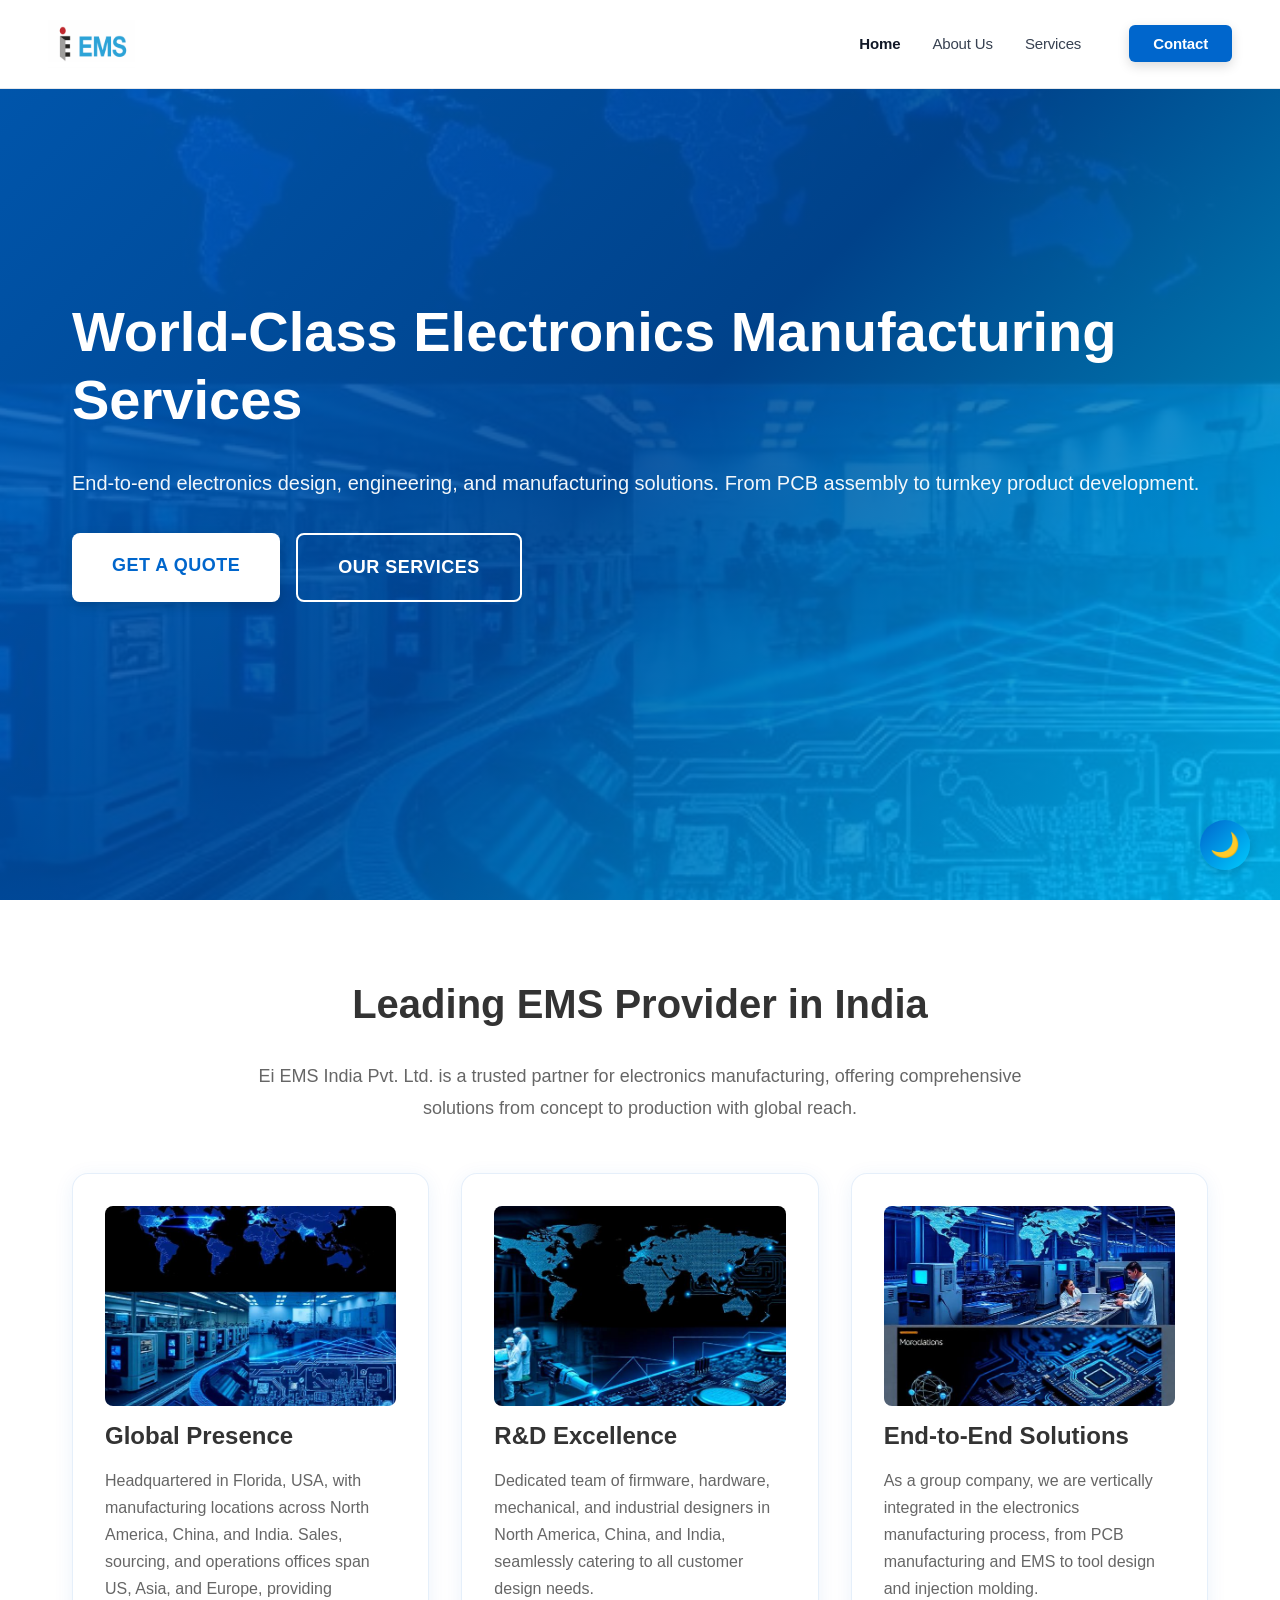
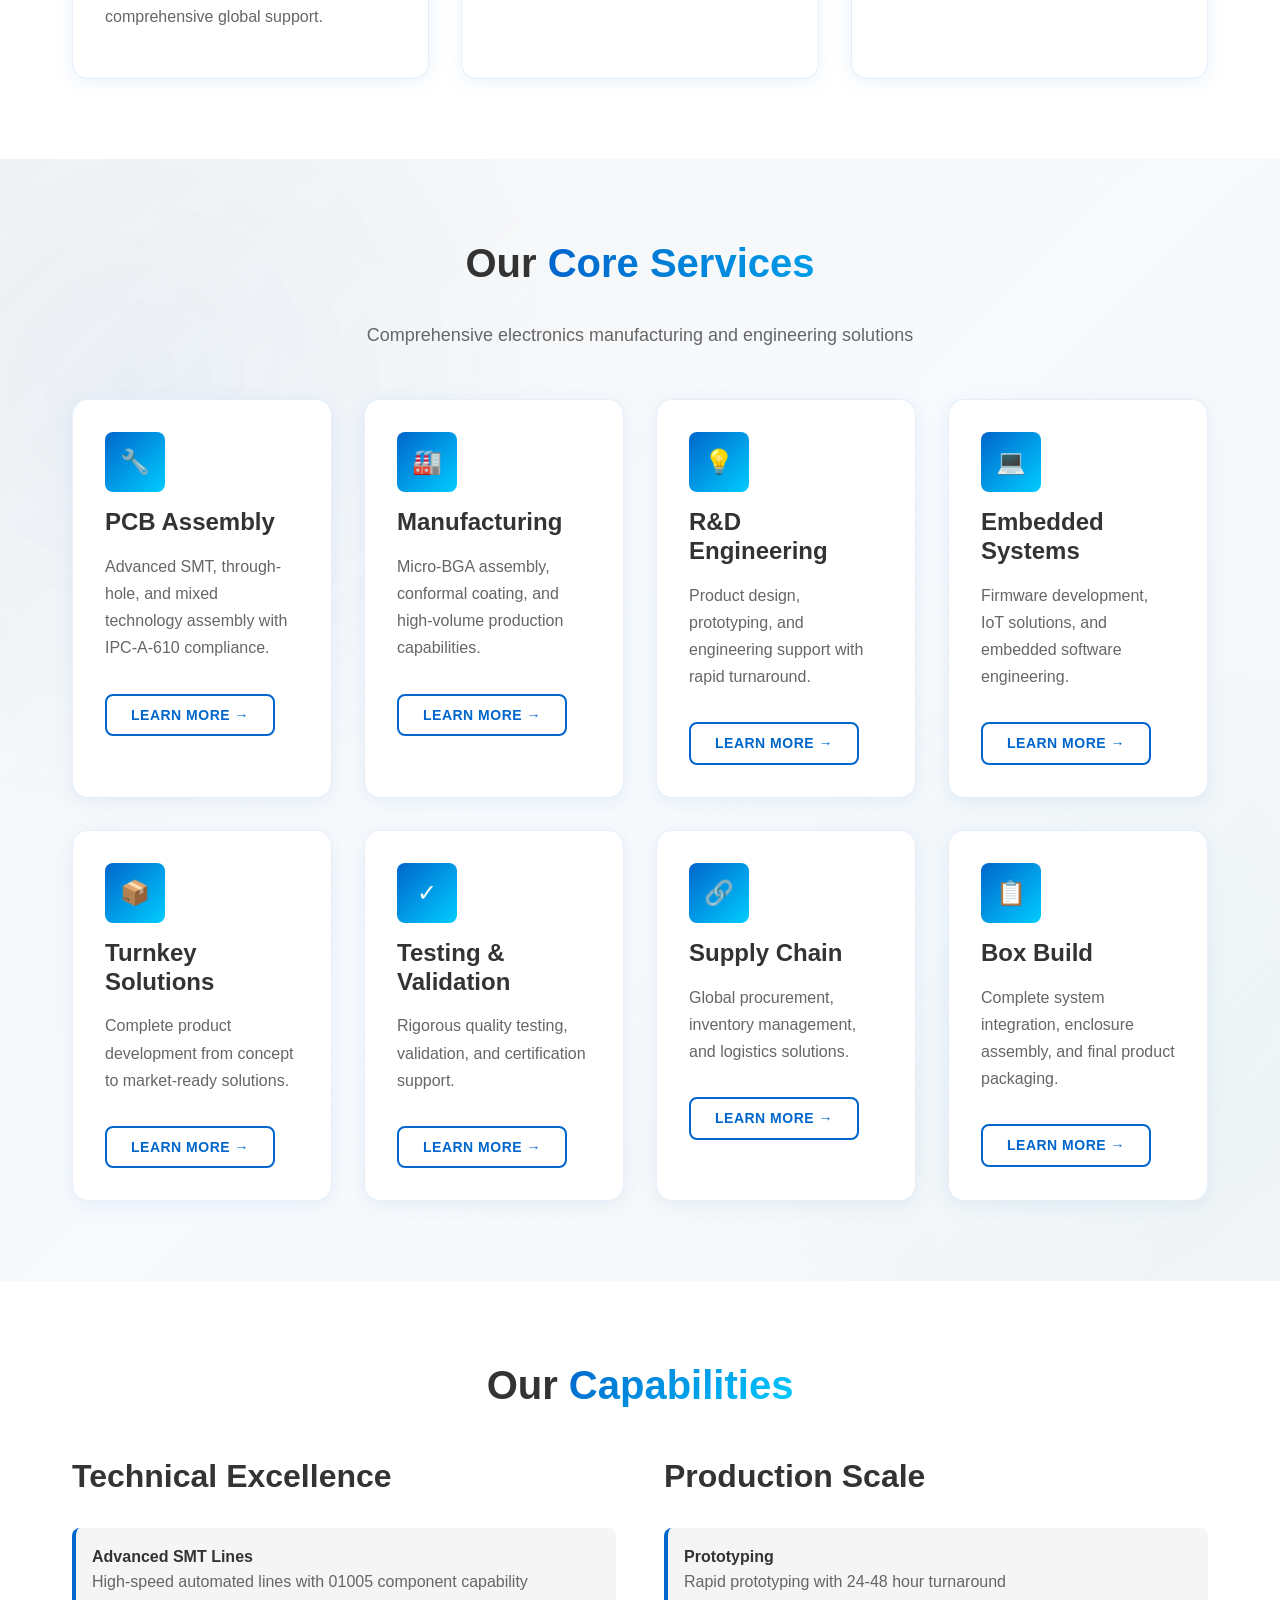
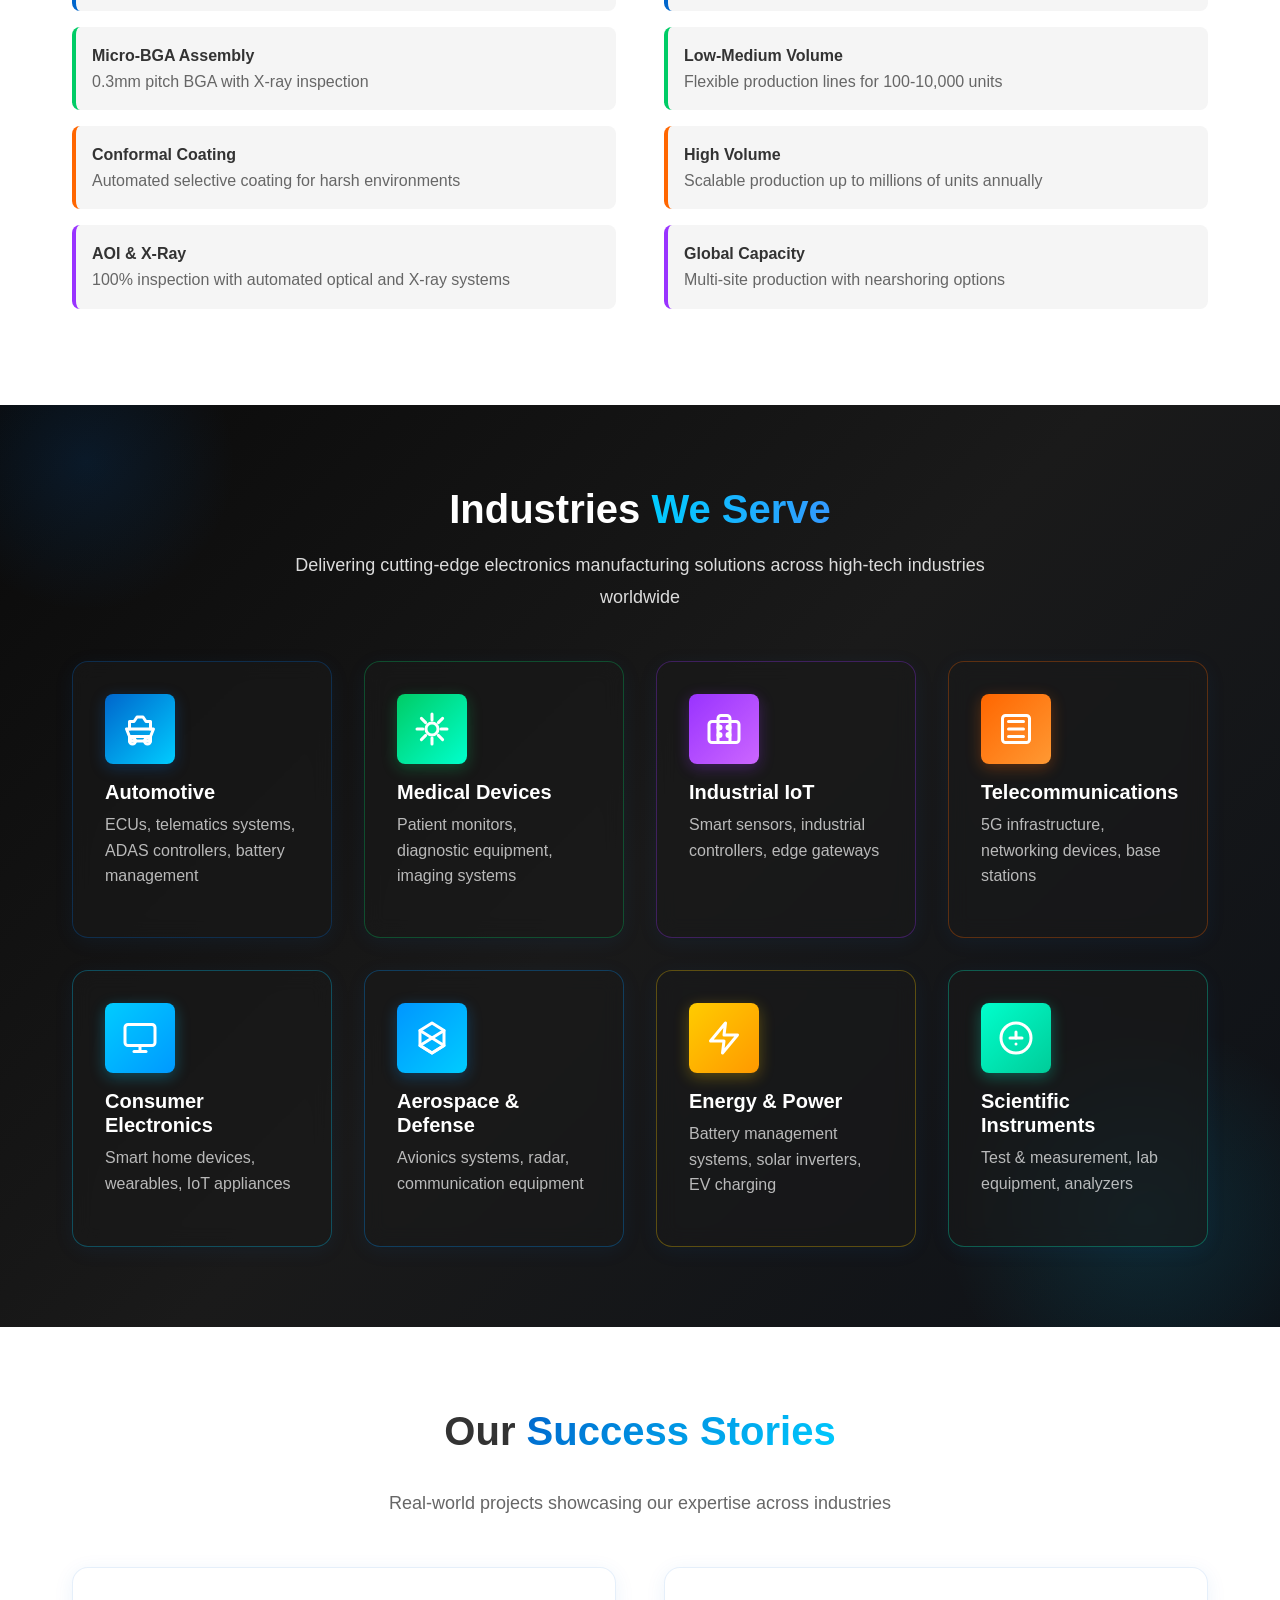
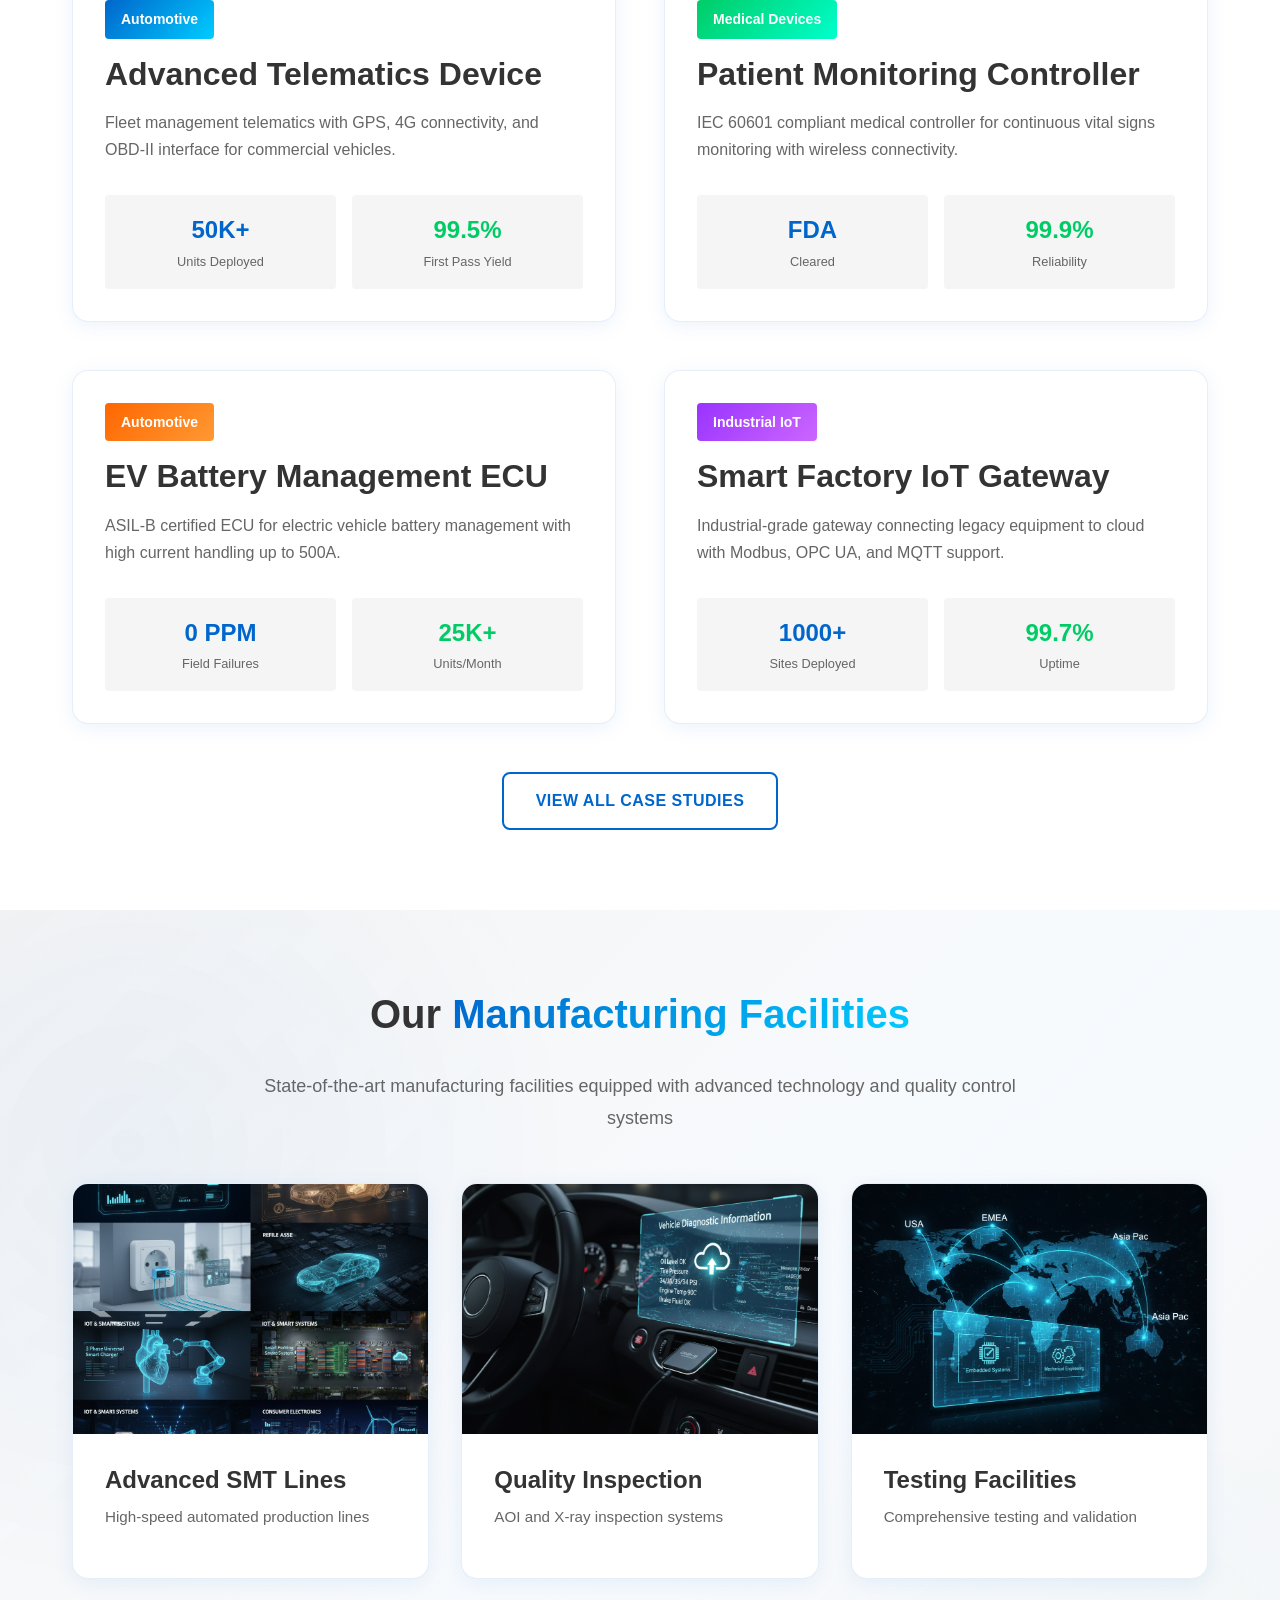
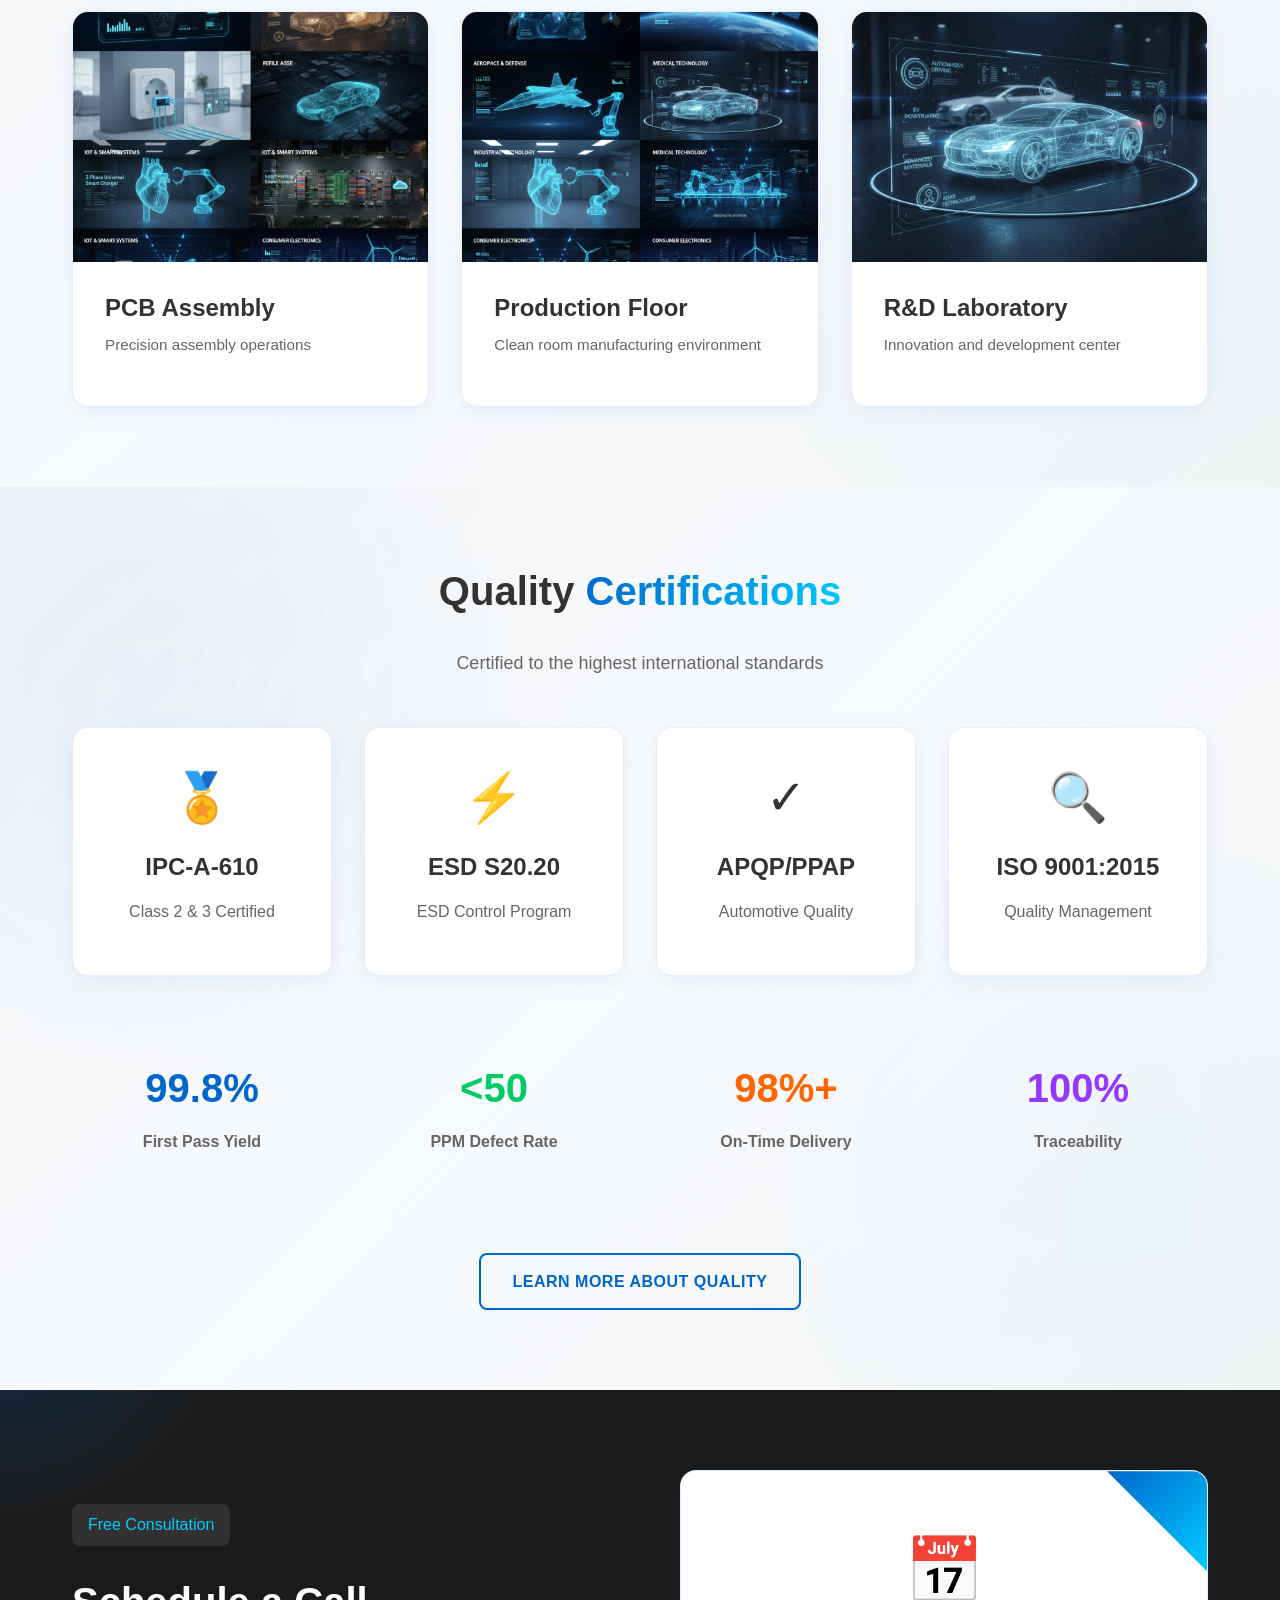
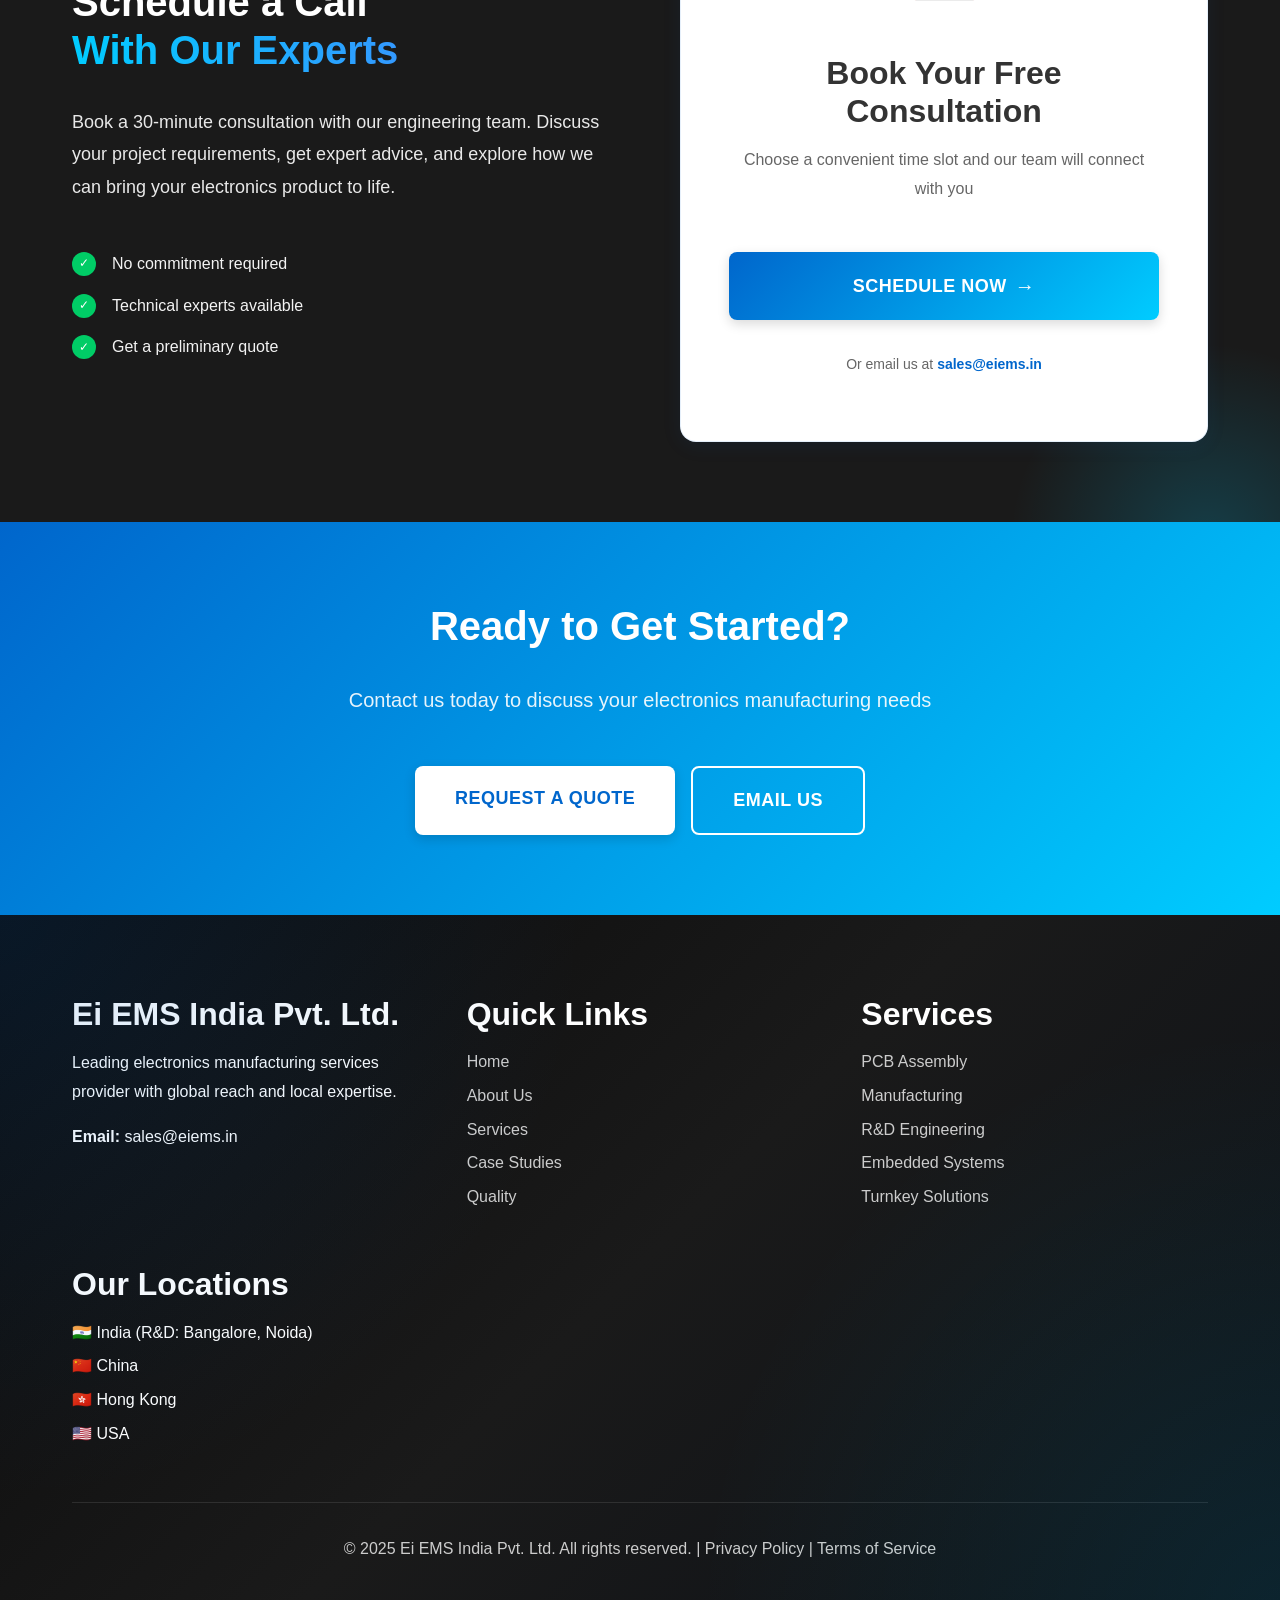
==== index.html @ 4aac4542 "code" ====
<!DOCTYPE html>
<html lang="en">
<head>
    <!-- Meta Tags -->
    <meta charset="UTF-8">
    <meta name="viewport" content="width=device-width, initial-scale=1.0">
    <meta name="description" content="Ei EMS India Pvt. Ltd. - End-to-end electronics design, engineering, and manufacturing company offering PCB assembly, SMT, R&D, and embedded systems solutions.">
    <meta name="keywords" content="Electronics Manufacturing, EMS, PCB Assembly, SMT, Embedded Systems, R&D, Ei EMS, India">
    <meta name="author" content="Ei EMS India Pvt. Ltd.">

    <!-- Page Title -->
    <title>Ei EMS India Pvt. Ltd. | Electronics Manufacturing Services</title>

    <!-- Stylesheets -->
    <link rel="stylesheet" href="assets/css/style.css">

    <!-- Favicon & Icons -->
    <link rel="icon" type="image/png" sizes="32x32" href="assets/images/favicon-32.png">
    <link rel="icon" type="image/png" sizes="16x16" href="assets/images/favicon-16.png">
    <link rel="apple-touch-icon" sizes="180x180" href="assets/images/apple-touch-icon.png">

    <!-- Open Graph Meta Tags for Social Sharing -->
    <meta property="og:title" content="Ei EMS India Pvt. Ltd. | Electronics Manufacturing Services">
    <meta property="og:description" content="End-to-end electronics design, engineering, and manufacturing company offering PCB assembly, SMT, R&D, and embedded systems solutions.">
    <meta property="og:image" content="assets/images/icon-512.png">
    <meta property="og:url" content="https://eiems.in">
    <meta property="og:type" content="website">
    <meta property="og:site_name" content="Ei EMS India">

    <!-- Twitter Card Meta Tags -->
    <meta name="twitter:card" content="summary_large_image">
    <meta name="twitter:title" content="Ei EMS India Pvt. Ltd. | Electronics Manufacturing Services">
    <meta name="twitter:description" content="End-to-end electronics design, engineering, and manufacturing company offering PCB assembly, SMT, R&D, and embedded systems solutions.">
    <meta name="twitter:image" content="assets/images/icon-512.png">
</head>
<body>

    <!-- ========================================
         NAVIGATION
         ======================================== -->
    <nav class="navbar" id="navbar">
        <div class="navbar-container">
            <!-- Logo -->
            <a href="index.html" class="logo">
                <img src="assets/images/Logo.jpeg" alt="iEMS India">
            </a>

            <!-- Mobile Menu Toggle -->
            <div class="mobile-menu-toggle" id="mobileMenuToggle">
                <span></span>
                <span></span>
                <span></span>
            </div>

            <!-- Navigation Menu -->
            <ul class="nav-menu" id="navMenu">
                <li><a href="index.html" class="nav-link active">Home</a></li>
                <li><a href="about.html" class="nav-link">About Us</a></li>
                <li><a href="services.html" class="nav-link">Services</a></li>
                <li><a href="contact.html" class="nav-link btn-primary">Contact</a></li>
            </ul>
        </div>
    </nav>


    <!-- ========================================
         HERO SECTION
         ======================================== -->
    <section class="hero" style="position: relative; overflow: hidden;">
        <!-- Image Slideshow Background -->
        <div class="hero-slideshow">
            <div class="slide" style="background-image: url('assets/images/image1.jpeg');"></div>
            <div class="slide" style="background-image: url('assets/images/image2.jpeg');"></div>
            <div class="slide" style="background-image: url('assets/images/image3.jpeg');"></div>
            <div class="slide" style="background-image: url('assets/images/image12.png');"></div>
            <div class="slide" style="background-image: url('assets/images/image13.png');"></div>
            <div class="slide" style="background-image: url('assets/images/image14.png');"></div>
            <div class="slide" style="background-image: url('assets/images/image15.png');"></div>
            <div class="slide" style="background-image: url('assets/images/image16.png');"></div>
            <div class="slide" style="background-image: url('assets/images/image17.png');"></div>
            <div class="slide" style="background-image: url('assets/images/image18.png');"></div>
        </div>
        <!-- Overlay for better text readability -->
        <div class="hero-overlay"></div>

        <div class="container" style="position: relative; z-index: 2;">
            <div class="hero-content">
                <h1>World-Class Electronics Manufacturing Services</h1>
                <p>End-to-end electronics design, engineering, and manufacturing solutions. From PCB assembly to turnkey product development.</p>
                <div class="hero-buttons">
                    <a href="contact.html" class="btn btn-white btn-large">Get a Quote</a>
                    <a href="services.html" class="btn btn-outline btn-large" style="border-color: var(--white); color: var(--white);">Our Services</a>
                </div>
            </div>
        </div>
    </section>


    <!-- ========================================
         COMPANY INTRODUCTION
         ======================================== -->
    <section>
        <div class="container">
            <div class="text-center mb-lg">
                <h2>Leading EMS Provider in India</h2>
                <p style="font-size: 1.125rem; color: var(--text-secondary); max-width: 800px; margin: 0 auto;">
                    Ei EMS India Pvt. Ltd. is a trusted partner for electronics manufacturing, offering comprehensive solutions from concept to production with global reach.
                </p>
            </div>

            <div class="grid grid-3">
                <!-- Global Presence -->
                <div class="card scroll-reveal">
                    <img src="assets/images/image1.jpeg" alt="Global Manufacturing Presence" style="width: 100%; height: 200px; object-fit: cover; border-radius: var(--radius-md); margin-bottom: var(--spacing-sm);">
                    <h3 class="card-title">Global Presence</h3>
                    <p class="card-text">Headquartered in Florida, USA, with manufacturing locations across North America, China, and India. Sales, sourcing, and operations offices span US, Asia, and Europe, providing comprehensive global support.</p>
                </div>

                <!-- R&D Excellence -->
                <div class="card scroll-reveal">
                    <img src="assets/images/image2.jpeg" alt="R&D Excellence" style="width: 100%; height: 200px; object-fit: cover; border-radius: var(--radius-md); margin-bottom: var(--spacing-sm);">
                    <h3 class="card-title">R&D Excellence</h3>
                    <p class="card-text">Dedicated team of firmware, hardware, mechanical, and industrial designers in North America, China, and India, seamlessly catering to all customer design needs.</p>
                </div>

                <!-- End-to-End Solutions -->
                <div class="card scroll-reveal">
                    <img src="assets/images/image3.jpeg" alt="End-to-End Solutions" style="width: 100%; height: 200px; object-fit: cover; border-radius: var(--radius-md); margin-bottom: var(--spacing-sm);">
                    <h3 class="card-title">End-to-End Solutions</h3>
                    <p class="card-text">As a group company, we are vertically integrated in the electronics manufacturing process, from PCB manufacturing and EMS to tool design and injection molding.</p>
                </div>
            </div>
        </div>
    </section>


    <!-- ========================================
         SERVICES OVERVIEW
         ======================================== -->
    <section class="section-light">
        <div class="container">
            <div class="text-center mb-lg scroll-reveal">
                <h2>Our <span class="text-gradient text-shimmer">Core Services</span></h2>
                <p style="font-size: 1.125rem; color: var(--text-secondary);">
                    Comprehensive electronics manufacturing and engineering solutions
                </p>
            </div>

            <div class="grid grid-4">
                <!-- PCB Assembly -->
                <div class="card scroll-reveal card-tilt">
                    <div class="card-icon">🔧</div>
                    <h4 class="card-title">PCB Assembly</h4>
                    <p class="card-text">Advanced SMT, through-hole, and mixed technology assembly with IPC-A-610 compliance.</p>
                    <a href="services.html#pcb" class="btn btn-outline" style="margin-top: 1rem; padding: 0.5rem 1.5rem; font-size: 0.875rem;">Learn More →</a>
                </div>

                <!-- Manufacturing -->
                <div class="card scroll-reveal card-tilt">
                    <div class="card-icon">🏭</div>
                    <h4 class="card-title">Manufacturing</h4>
                    <p class="card-text">Micro-BGA assembly, conformal coating, and high-volume production capabilities.</p>
                    <a href="services.html#manufacturing" class="btn btn-outline" style="margin-top: 1rem; padding: 0.5rem 1.5rem; font-size: 0.875rem;">Learn More →</a>
                </div>

                <!-- R&D Engineering -->
                <div class="card scroll-reveal card-tilt">
                    <div class="card-icon">💡</div>
                    <h4 class="card-title">R&D Engineering</h4>
                    <p class="card-text">Product design, prototyping, and engineering support with rapid turnaround.</p>
                    <a href="services.html#rnd" class="btn btn-outline" style="margin-top: 1rem; padding: 0.5rem 1.5rem; font-size: 0.875rem;">Learn More →</a>
                </div>

                <!-- Embedded Systems -->
                <div class="card scroll-reveal card-tilt">
                    <div class="card-icon">💻</div>
                    <h4 class="card-title">Embedded Systems</h4>
                    <p class="card-text">Firmware development, IoT solutions, and embedded software engineering.</p>
                    <a href="services.html#embedded" class="btn btn-outline" style="margin-top: 1rem; padding: 0.5rem 1.5rem; font-size: 0.875rem;">Learn More →</a>
                </div>

                <!-- Turnkey Solutions -->
                <div class="card scroll-reveal card-tilt">
                    <div class="card-icon">📦</div>
                    <h4 class="card-title">Turnkey Solutions</h4>
                    <p class="card-text">Complete product development from concept to market-ready solutions.</p>
                    <a href="services.html#turnkey" class="btn btn-outline" style="margin-top: 1rem; padding: 0.5rem 1.5rem; font-size: 0.875rem;">Learn More →</a>
                </div>

                <!-- Testing & Validation -->
                <div class="card scroll-reveal card-tilt">
                    <div class="card-icon">✓</div>
                    <h4 class="card-title">Testing & Validation</h4>
                    <p class="card-text">Rigorous quality testing, validation, and certification support.</p>
                    <a href="services.html#testing" class="btn btn-outline" style="margin-top: 1rem; padding: 0.5rem 1.5rem; font-size: 0.875rem;">Learn More →</a>
                </div>

                <!-- Supply Chain -->
                <div class="card scroll-reveal card-tilt">
                    <div class="card-icon">🔗</div>
                    <h4 class="card-title">Supply Chain</h4>
                    <p class="card-text">Global procurement, inventory management, and logistics solutions.</p>
                    <a href="services.html#supply-chain" class="btn btn-outline" style="margin-top: 1rem; padding: 0.5rem 1.5rem; font-size: 0.875rem;">Learn More →</a>
                </div>

                <!-- Box Build -->
                <div class="card scroll-reveal card-tilt">
                    <div class="card-icon">📋</div>
                    <h4 class="card-title">Box Build</h4>
                    <p class="card-text">Complete system integration, enclosure assembly, and final product packaging.</p>
                    <a href="services.html#box-build" class="btn btn-outline" style="margin-top: 1rem; padding: 0.5rem 1.5rem; font-size: 0.875rem;">Learn More →</a>
                </div>
            </div>
        </div>
    </section>


    <!-- ========================================
         CAPABILITIES
         ======================================== -->
    <section>
        <div class="container">
            <div class="text-center mb-lg">
                <h2>Our <span class="text-gradient">Capabilities</span></h2>
            </div>

            <div class="grid grid-2" style="gap: var(--spacing-lg);">
                <!-- Technical Capabilities -->
                <div>
                    <h3 class="mb-md">Technical Excellence</h3>
                    <ul style="list-style: none; padding: 0;">
                        <li style="padding: 1rem; background: var(--bg-secondary); margin-bottom: 1rem; border-radius: var(--radius-md); border-left: 4px solid var(--primary-blue);">
                            <strong>Advanced SMT Lines</strong><br>
                            <span style="color: var(--text-secondary);">High-speed automated lines with 01005 component capability</span>
                        </li>
                        <li style="padding: 1rem; background: var(--bg-secondary); margin-bottom: 1rem; border-radius: var(--radius-md); border-left: 4px solid var(--accent-green);">
                            <strong>Micro-BGA Assembly</strong><br>
                            <span style="color: var(--text-secondary);">0.3mm pitch BGA with X-ray inspection</span>
                        </li>
                        <li style="padding: 1rem; background: var(--bg-secondary); margin-bottom: 1rem; border-radius: var(--radius-md); border-left: 4px solid var(--accent-orange);">
                            <strong>Conformal Coating</strong><br>
                            <span style="color: var(--text-secondary);">Automated selective coating for harsh environments</span>
                        </li>
                        <li style="padding: 1rem; background: var(--bg-secondary); margin-bottom: 1rem; border-radius: var(--radius-md); border-left: 4px solid var(--accent-purple);">
                            <strong>AOI & X-Ray</strong><br>
                            <span style="color: var(--text-secondary);">100% inspection with automated optical and X-ray systems</span>
                        </li>
                    </ul>
                </div>

                <!-- Production Capabilities -->
                <div>
                    <h3 class="mb-md">Production Scale</h3>
                    <ul style="list-style: none; padding: 0;">
                        <li style="padding: 1rem; background: var(--bg-secondary); margin-bottom: 1rem; border-radius: var(--radius-md); border-left: 4px solid var(--primary-blue);">
                            <strong>Prototyping</strong><br>
                            <span style="color: var(--text-secondary);">Rapid prototyping with 24-48 hour turnaround</span>
                        </li>
                        <li style="padding: 1rem; background: var(--bg-secondary); margin-bottom: 1rem; border-radius: var(--radius-md); border-left: 4px solid var(--accent-green);">
                            <strong>Low-Medium Volume</strong><br>
                            <span style="color: var(--text-secondary);">Flexible production lines for 100-10,000 units</span>
                        </li>
                        <li style="padding: 1rem; background: var(--bg-secondary); margin-bottom: 1rem; border-radius: var(--radius-md); border-left: 4px solid var(--accent-orange);">
                            <strong>High Volume</strong><br>
                            <span style="color: var(--text-secondary);">Scalable production up to millions of units annually</span>
                        </li>
                        <li style="padding: 1rem; background: var(--bg-secondary); margin-bottom: 1rem; border-radius: var(--radius-md); border-left: 4px solid var(--accent-purple);">
                            <strong>Global Capacity</strong><br>
                            <span style="color: var(--text-secondary);">Multi-site production with nearshoring options</span>
                        </li>
                    </ul>
                </div>
            </div>
        </div>
    </section>


    <!-- ========================================
         INDUSTRIES SERVED
         ======================================== -->
    <section style="background: linear-gradient(135deg, #0a0a0a 0%, #1a1a1a 50%, #0d1117 100%); position: relative; overflow: hidden; padding: var(--spacing-xl) 0;">
        <!-- Animated background effects -->
        <div style="position: absolute; top: -10%; left: -5%; width: 300px; height: 300px; background: radial-gradient(circle, rgba(0, 102, 204, 0.15) 0%, transparent 70%); border-radius: 50%; animation: float 8s ease-in-out infinite;"></div>
        <div style="position: absolute; bottom: -10%; right: -5%; width: 400px; height: 400px; background: radial-gradient(circle, rgba(0, 204, 255, 0.12) 0%, transparent 70%); border-radius: 50%; animation: float 10s ease-in-out infinite reverse;"></div>

        <div class="container" style="position: relative; z-index: 2;">
            <div class="text-center mb-lg">
                <h2 style="color: var(--white); margin-bottom: var(--spacing-sm);">Industries <span style="background: linear-gradient(90deg, var(--accent-cyan), var(--primary-light)); -webkit-background-clip: text; -webkit-text-fill-color: transparent; background-clip: text;">We Serve</span></h2>
                <p style="font-size: 1.125rem; color: rgba(255,255,255,0.85); max-width: 700px; margin: 0 auto;">
                    Delivering cutting-edge electronics manufacturing solutions across high-tech industries worldwide
                </p>
            </div>

            <div class="grid grid-4">
                <!-- Automotive -->
                <div class="card scroll-reveal" style="background: rgba(26, 26, 26, 0.6); backdrop-filter: blur(10px); border: 1px solid rgba(0, 102, 204, 0.3); transition: all 0.3s ease;">
                    <div style="width: 70px; height: 70px; background: linear-gradient(135deg, #0066cc 0%, #00ccff 100%); border-radius: var(--radius-md); display: flex; align-items: center; justify-content: center; margin-bottom: var(--spacing-sm); box-shadow: 0 4px 15px rgba(0, 102, 204, 0.3);">
                        <svg width="36" height="36" viewBox="0 0 24 24" fill="none" stroke="white" stroke-width="2" stroke-linecap="round" stroke-linejoin="round">
                            <path d="M5 17h14v3H5z"/>
                            <path d="M5 17l-2-5h18l-2 5"/>
                            <circle cx="7" cy="20" r="2"/>
                            <circle cx="17" cy="20" r="2"/>
                            <path d="M5 12V7h3l2-3h4l2 3h3v5"/>
                        </svg>
                    </div>
                    <h4 style="color: var(--white); margin-bottom: 0.5rem; font-size: 1.25rem;">Automotive</h4>
                    <p style="color: rgba(255,255,255,0.7); line-height: 1.6;">ECUs, telematics systems, ADAS controllers, battery management</p>
                </div>

                <!-- Medical Devices -->
                <div class="card scroll-reveal" style="background: rgba(26, 26, 26, 0.6); backdrop-filter: blur(10px); border: 1px solid rgba(0, 204, 102, 0.3); transition: all 0.3s ease;">
                    <div style="width: 70px; height: 70px; background: linear-gradient(135deg, #00cc66 0%, #00ffcc 100%); border-radius: var(--radius-md); display: flex; align-items: center; justify-content: center; margin-bottom: var(--spacing-sm); box-shadow: 0 4px 15px rgba(0, 204, 102, 0.3);">
                        <svg width="36" height="36" viewBox="0 0 24 24" fill="none" stroke="white" stroke-width="2" stroke-linecap="round" stroke-linejoin="round">
                            <path d="M12 2v4M12 18v4M4.93 4.93l2.83 2.83M16.24 16.24l2.83 2.83M2 12h4M18 12h4M4.93 19.07l2.83-2.83M16.24 7.76l2.83-2.83"/>
                            <circle cx="12" cy="12" r="4"/>
                        </svg>
                    </div>
                    <h4 style="color: var(--white); margin-bottom: 0.5rem; font-size: 1.25rem;">Medical Devices</h4>
                    <p style="color: rgba(255,255,255,0.7); line-height: 1.6;">Patient monitors, diagnostic equipment, imaging systems</p>
                </div>

                <!-- Industrial IoT -->
                <div class="card scroll-reveal" style="background: rgba(26, 26, 26, 0.6); backdrop-filter: blur(10px); border: 1px solid rgba(153, 51, 255, 0.3); transition: all 0.3s ease;">
                    <div style="width: 70px; height: 70px; background: linear-gradient(135deg, #9933ff 0%, #cc66ff 100%); border-radius: var(--radius-md); display: flex; align-items: center; justify-content: center; margin-bottom: var(--spacing-sm); box-shadow: 0 4px 15px rgba(153, 51, 255, 0.3);">
                        <svg width="36" height="36" viewBox="0 0 24 24" fill="none" stroke="white" stroke-width="2" stroke-linecap="round" stroke-linejoin="round">
                            <rect x="2" y="7" width="20" height="14" rx="2" ry="2"/>
                            <path d="M16 21V5a2 2 0 0 0-2-2h-4a2 2 0 0 0-2 2v16"/>
                            <circle cx="9" cy="11" r="1"/>
                            <circle cx="15" cy="11" r="1"/>
                            <circle cx="9" cy="16" r="1"/>
                            <circle cx="15" cy="16" r="1"/>
                        </svg>
                    </div>
                    <h4 style="color: var(--white); margin-bottom: 0.5rem; font-size: 1.25rem;">Industrial IoT</h4>
                    <p style="color: rgba(255,255,255,0.7); line-height: 1.6;">Smart sensors, industrial controllers, edge gateways</p>
                </div>

                <!-- Telecom -->
                <div class="card scroll-reveal" style="background: rgba(26, 26, 26, 0.6); backdrop-filter: blur(10px); border: 1px solid rgba(255, 102, 0, 0.3); transition: all 0.3s ease;">
                    <div style="width: 70px; height: 70px; background: linear-gradient(135deg, #ff6600 0%, #ff9933 100%); border-radius: var(--radius-md); display: flex; align-items: center; justify-content: center; margin-bottom: var(--spacing-sm); box-shadow: 0 4px 15px rgba(255, 102, 0, 0.3);">
                        <svg width="36" height="36" viewBox="0 0 24 24" fill="none" stroke="white" stroke-width="2" stroke-linecap="round" stroke-linejoin="round">
                            <path d="M5 3h14a2 2 0 0 1 2 2v14a2 2 0 0 1-2 2H5a2 2 0 0 1-2-2V5a2 2 0 0 1 2-2z"/>
                            <path d="M7 7h10M7 12h10M7 17h10"/>
                        </svg>
                    </div>
                    <h4 style="color: var(--white); margin-bottom: 0.5rem; font-size: 1.25rem;">Telecommunications</h4>
                    <p style="color: rgba(255,255,255,0.7); line-height: 1.6;">5G infrastructure, networking devices, base stations</p>
                </div>

                <!-- Consumer Electronics -->
                <div class="card scroll-reveal" style="background: rgba(26, 26, 26, 0.6); backdrop-filter: blur(10px); border: 1px solid rgba(0, 204, 255, 0.3); transition: all 0.3s ease;">
                    <div style="width: 70px; height: 70px; background: linear-gradient(135deg, #00ccff 0%, #0099ff 100%); border-radius: var(--radius-md); display: flex; align-items: center; justify-content: center; margin-bottom: var(--spacing-sm); box-shadow: 0 4px 15px rgba(0, 204, 255, 0.3);">
                        <svg width="36" height="36" viewBox="0 0 24 24" fill="none" stroke="white" stroke-width="2" stroke-linecap="round" stroke-linejoin="round">
                            <rect x="2" y="3" width="20" height="14" rx="2" ry="2"/>
                            <line x1="8" y1="21" x2="16" y2="21"/>
                            <line x1="12" y1="17" x2="12" y2="21"/>
                        </svg>
                    </div>
                    <h4 style="color: var(--white); margin-bottom: 0.5rem; font-size: 1.25rem;">Consumer Electronics</h4>
                    <p style="color: rgba(255,255,255,0.7); line-height: 1.6;">Smart home devices, wearables, IoT appliances</p>
                </div>

                <!-- Aerospace & Defense -->
                <div class="card scroll-reveal" style="background: rgba(26, 26, 26, 0.6); backdrop-filter: blur(10px); border: 1px solid rgba(0, 150, 255, 0.3); transition: all 0.3s ease;">
                    <div style="width: 70px; height: 70px; background: linear-gradient(135deg, #0096ff 0%, #00ccff 100%); border-radius: var(--radius-md); display: flex; align-items: center; justify-content: center; margin-bottom: var(--spacing-sm); box-shadow: 0 4px 15px rgba(0, 150, 255, 0.3);">
                        <svg width="36" height="36" viewBox="0 0 24 24" fill="none" stroke="white" stroke-width="2" stroke-linecap="round" stroke-linejoin="round">
                            <path d="M12 2l8 5-8 5-8-5 8-5z"/>
                            <path d="M12 12l8 5-8 5-8-5 8-5z"/>
                            <path d="M4 7v10l8 5 8-5V7"/>
                        </svg>
                    </div>
                    <h4 style="color: var(--white); margin-bottom: 0.5rem; font-size: 1.25rem;">Aerospace & Defense</h4>
                    <p style="color: rgba(255,255,255,0.7); line-height: 1.6;">Avionics systems, radar, communication equipment</p>
                </div>

                <!-- Energy & Power -->
                <div class="card scroll-reveal" style="background: rgba(26, 26, 26, 0.6); backdrop-filter: blur(10px); border: 1px solid rgba(255, 204, 0, 0.3); transition: all 0.3s ease;">
                    <div style="width: 70px; height: 70px; background: linear-gradient(135deg, #ffcc00 0%, #ff9900 100%); border-radius: var(--radius-md); display: flex; align-items: center; justify-content: center; margin-bottom: var(--spacing-sm); box-shadow: 0 4px 15px rgba(255, 204, 0, 0.3);">
                        <svg width="36" height="36" viewBox="0 0 24 24" fill="none" stroke="white" stroke-width="2" stroke-linecap="round" stroke-linejoin="round">
                            <path d="M13 2L3 14h9l-1 8 10-12h-9l1-8z"/>
                        </svg>
                    </div>
                    <h4 style="color: var(--white); margin-bottom: 0.5rem; font-size: 1.25rem;">Energy & Power</h4>
                    <p style="color: rgba(255,255,255,0.7); line-height: 1.6;">Battery management systems, solar inverters, EV charging</p>
                </div>

                <!-- Scientific Instruments -->
                <div class="card scroll-reveal" style="background: rgba(26, 26, 26, 0.6); backdrop-filter: blur(10px); border: 1px solid rgba(0, 255, 204, 0.3); transition: all 0.3s ease;">
                    <div style="width: 70px; height: 70px; background: linear-gradient(135deg, #00ffcc 0%, #00cc99 100%); border-radius: var(--radius-md); display: flex; align-items: center; justify-content: center; margin-bottom: var(--spacing-sm); box-shadow: 0 4px 15px rgba(0, 255, 204, 0.3);">
                        <svg width="36" height="36" viewBox="0 0 24 24" fill="none" stroke="white" stroke-width="2" stroke-linecap="round" stroke-linejoin="round">
                            <circle cx="12" cy="12" r="10"/>
                            <line x1="12" y1="8" x2="12" y2="12"/>
                            <line x1="12" y1="16" x2="12.01" y2="16"/>
                            <path d="M8 12h8"/>
                        </svg>
                    </div>
                    <h4 style="color: var(--white); margin-bottom: 0.5rem; font-size: 1.25rem;">Scientific Instruments</h4>
                    <p style="color: rgba(255,255,255,0.7); line-height: 1.6;">Test & measurement, lab equipment, analyzers</p>
                </div>
            </div>
        </div>
    </section>


    <!-- ========================================
         CASE STUDIES
         ======================================== -->
    <section>
        <div class="container">
            <div class="text-center mb-lg">
                <h2>Our <span class="text-gradient">Success Stories</span></h2>
                <p style="font-size: 1.125rem; color: var(--text-secondary);">
                    Real-world projects showcasing our expertise across industries
                </p>
            </div>

            <div class="grid grid-2" style="gap: var(--spacing-lg);">
                <!-- Telematics Case Study -->
                <div class="card scroll-reveal">
                    <div style="display: inline-block; background: var(--gradient-primary); color: var(--white); padding: 0.5rem 1rem; border-radius: var(--radius-sm); margin-bottom: var(--spacing-sm); font-size: 0.875rem; font-weight: 600;">
                        Automotive
                    </div>
                    <h3 style="margin-bottom: var(--spacing-sm);">Advanced Telematics Device</h3>
                    <p class="card-text" style="margin-bottom: var(--spacing-md);">
                        Fleet management telematics with GPS, 4G connectivity, and OBD-II interface for commercial vehicles.
                    </p>
                    <div class="grid grid-2" style="gap: var(--spacing-sm);">
                        <div style="text-align: center; padding: var(--spacing-sm); background: var(--bg-secondary); border-radius: var(--radius-sm);">
                            <div style="font-size: 1.5rem; font-weight: 700; color: var(--primary-blue);">50K+</div>
                            <p style="font-size: 0.8rem; color: var(--text-secondary); margin: 0;">Units Deployed</p>
                        </div>
                        <div style="text-align: center; padding: var(--spacing-sm); background: var(--bg-secondary); border-radius: var(--radius-sm);">
                            <div style="font-size: 1.5rem; font-weight: 700; color: var(--accent-green);">99.5%</div>
                            <p style="font-size: 0.8rem; color: var(--text-secondary); margin: 0;">First Pass Yield</p>
                        </div>
                    </div>
                </div>

                <!-- Medical Device Case Study -->
                <div class="card scroll-reveal">
                    <div style="display: inline-block; background: linear-gradient(135deg, #00cc66 0%, #00ffcc 100%); color: var(--white); padding: 0.5rem 1rem; border-radius: var(--radius-sm); margin-bottom: var(--spacing-sm); font-size: 0.875rem; font-weight: 600;">
                        Medical Devices
                    </div>
                    <h3 style="margin-bottom: var(--spacing-sm);">Patient Monitoring Controller</h3>
                    <p class="card-text" style="margin-bottom: var(--spacing-md);">
                        IEC 60601 compliant medical controller for continuous vital signs monitoring with wireless connectivity.
                    </p>
                    <div class="grid grid-2" style="gap: var(--spacing-sm);">
                        <div style="text-align: center; padding: var(--spacing-sm); background: var(--bg-secondary); border-radius: var(--radius-sm);">
                            <div style="font-size: 1.5rem; font-weight: 700; color: var(--primary-blue);">FDA</div>
                            <p style="font-size: 0.8rem; color: var(--text-secondary); margin: 0;">Cleared</p>
                        </div>
                        <div style="text-align: center; padding: var(--spacing-sm); background: var(--bg-secondary); border-radius: var(--radius-sm);">
                            <div style="font-size: 1.5rem; font-weight: 700; color: var(--accent-green);">99.9%</div>
                            <p style="font-size: 0.8rem; color: var(--text-secondary); margin: 0;">Reliability</p>
                        </div>
                    </div>
                </div>

                <!-- Automotive ECU Case Study -->
                <div class="card scroll-reveal">
                    <div style="display: inline-block; background: var(--gradient-accent); color: var(--white); padding: 0.5rem 1rem; border-radius: var(--radius-sm); margin-bottom: var(--spacing-sm); font-size: 0.875rem; font-weight: 600;">
                        Automotive
                    </div>
                    <h3 style="margin-bottom: var(--spacing-sm);">EV Battery Management ECU</h3>
                    <p class="card-text" style="margin-bottom: var(--spacing-md);">
                        ASIL-B certified ECU for electric vehicle battery management with high current handling up to 500A.
                    </p>
                    <div class="grid grid-2" style="gap: var(--spacing-sm);">
                        <div style="text-align: center; padding: var(--spacing-sm); background: var(--bg-secondary); border-radius: var(--radius-sm);">
                            <div style="font-size: 1.5rem; font-weight: 700; color: var(--primary-blue);">0 PPM</div>
                            <p style="font-size: 0.8rem; color: var(--text-secondary); margin: 0;">Field Failures</p>
                        </div>
                        <div style="text-align: center; padding: var(--spacing-sm); background: var(--bg-secondary); border-radius: var(--radius-sm);">
                            <div style="font-size: 1.5rem; font-weight: 700; color: var(--accent-green);">25K+</div>
                            <p style="font-size: 0.8rem; color: var(--text-secondary); margin: 0;">Units/Month</p>
                        </div>
                    </div>
                </div>

                <!-- Industrial IoT Case Study -->
                <div class="card scroll-reveal">
                    <div style="display: inline-block; background: linear-gradient(135deg, #9933ff 0%, #cc66ff 100%); color: var(--white); padding: 0.5rem 1rem; border-radius: var(--radius-sm); margin-bottom: var(--spacing-sm); font-size: 0.875rem; font-weight: 600;">
                        Industrial IoT
                    </div>
                    <h3 style="margin-bottom: var(--spacing-sm);">Smart Factory IoT Gateway</h3>
                    <p class="card-text" style="margin-bottom: var(--spacing-md);">
                        Industrial-grade gateway connecting legacy equipment to cloud with Modbus, OPC UA, and MQTT support.
                    </p>
                    <div class="grid grid-2" style="gap: var(--spacing-sm);">
                        <div style="text-align: center; padding: var(--spacing-sm); background: var(--bg-secondary); border-radius: var(--radius-sm);">
                            <div style="font-size: 1.5rem; font-weight: 700; color: var(--primary-blue);">1000+</div>
                            <p style="font-size: 0.8rem; color: var(--text-secondary); margin: 0;">Sites Deployed</p>
                        </div>
                        <div style="text-align: center; padding: var(--spacing-sm); background: var(--bg-secondary); border-radius: var(--radius-sm);">
                            <div style="font-size: 1.5rem; font-weight: 700; color: var(--accent-green);">99.7%</div>
                            <p style="font-size: 0.8rem; color: var(--text-secondary); margin: 0;">Uptime</p>
                        </div>
                    </div>
                </div>
            </div>

            <div class="text-center mt-lg">
                <a href="case-studies.html" class="btn btn-outline">View All Case Studies</a>
            </div>
        </div>
    </section>


    <!-- ========================================
         FACILITY & MANUFACTURING GALLERY
         ======================================== -->
    <section class="section-light">
        <div class="container">
            <div class="text-center mb-lg">
                <h2>Our <span class="text-gradient">Manufacturing Facilities</span></h2>
                <p style="font-size: 1.125rem; color: var(--text-secondary); max-width: 800px; margin: 0 auto;">
                    State-of-the-art manufacturing facilities equipped with advanced technology and quality control systems
                </p>
            </div>

            <div class="grid grid-3" style="gap: var(--spacing-md);">
                <div class="card scroll-reveal" style="padding: 0; overflow: hidden;">
                    <img src="assets/images/image12.png" alt="Manufacturing Facility" style="width: 100%; height: 250px; object-fit: cover;">
                    <div style="padding: var(--spacing-md);">
                        <h4 style="margin-bottom: 0.5rem;">Advanced SMT Lines</h4>
                        <p style="color: var(--text-secondary); font-size: 0.95rem;">High-speed automated production lines</p>
                    </div>
                </div>

                <div class="card scroll-reveal" style="padding: 0; overflow: hidden;">
                    <img src="assets/images/image13.png" alt="Quality Control" style="width: 100%; height: 250px; object-fit: cover;">
                    <div style="padding: var(--spacing-md);">
                        <h4 style="margin-bottom: 0.5rem;">Quality Inspection</h4>
                        <p style="color: var(--text-secondary); font-size: 0.95rem;">AOI and X-ray inspection systems</p>
                    </div>
                </div>

                <div class="card scroll-reveal" style="padding: 0; overflow: hidden;">
                    <img src="assets/images/image14.png" alt="Testing Lab" style="width: 100%; height: 250px; object-fit: cover;">
                    <div style="padding: var(--spacing-md);">
                        <h4 style="margin-bottom: 0.5rem;">Testing Facilities</h4>
                        <p style="color: var(--text-secondary); font-size: 0.95rem;">Comprehensive testing and validation</p>
                    </div>
                </div>

                <div class="card scroll-reveal" style="padding: 0; overflow: hidden;">
                    <img src="assets/images/image15.png" alt="Assembly Line" style="width: 100%; height: 250px; object-fit: cover;">
                    <div style="padding: var(--spacing-md);">
                        <h4 style="margin-bottom: 0.5rem;">PCB Assembly</h4>
                        <p style="color: var(--text-secondary); font-size: 0.95rem;">Precision assembly operations</p>
                    </div>
                </div>

                <div class="card scroll-reveal" style="padding: 0; overflow: hidden;">
                    <img src="assets/images/image16.png" alt="Production Floor" style="width: 100%; height: 250px; object-fit: cover;">
                    <div style="padding: var(--spacing-md);">
                        <h4 style="margin-bottom: 0.5rem;">Production Floor</h4>
                        <p style="color: var(--text-secondary); font-size: 0.95rem;">Clean room manufacturing environment</p>
                    </div>
                </div>

                <div class="card scroll-reveal" style="padding: 0; overflow: hidden;">
                    <img src="assets/images/image17.png" alt="R&D Center" style="width: 100%; height: 250px; object-fit: cover;">
                    <div style="padding: var(--spacing-md);">
                        <h4 style="margin-bottom: 0.5rem;">R&D Laboratory</h4>
                        <p style="color: var(--text-secondary); font-size: 0.95rem;">Innovation and development center</p>
                    </div>
                </div>
            </div>
        </div>
    </section>


    <!-- ========================================
         QUALITY & CERTIFICATIONS
         ======================================== -->
    <section class="section-light">
        <div class="container">
            <div class="text-center mb-lg">
                <h2>Quality <span class="text-gradient">Certifications</span></h2>
                <p style="font-size: 1.125rem; color: var(--text-secondary);">
                    Certified to the highest international standards
                </p>
            </div>

            <div class="grid grid-4">
                <div class="card scroll-reveal text-center">
                    <div style="font-size: 3rem; margin-bottom: 1rem;">🏅</div>
                    <h4>IPC-A-610</h4>
                    <p style="color: var(--text-secondary);">Class 2 & 3 Certified</p>
                </div>
                <div class="card scroll-reveal text-center">
                    <div style="font-size: 3rem; margin-bottom: 1rem;">⚡</div>
                    <h4>ESD S20.20</h4>
                    <p style="color: var(--text-secondary);">ESD Control Program</p>
                </div>
                <div class="card scroll-reveal text-center">
                    <div style="font-size: 3rem; margin-bottom: 1rem;">✓</div>
                    <h4>APQP/PPAP</h4>
                    <p style="color: var(--text-secondary);">Automotive Quality</p>
                </div>
                <div class="card scroll-reveal text-center">
                    <div style="font-size: 3rem; margin-bottom: 1rem;">🔍</div>
                    <h4>ISO 9001:2015</h4>
                    <p style="color: var(--text-secondary);">Quality Management</p>
                </div>
            </div>

            <!-- Quality Metrics -->
            <div class="grid grid-4" style="margin-top: var(--spacing-lg);">
                <div class="text-center" style="padding: var(--spacing-md);">
                    <div style="font-size: 2.5rem; font-weight: 700; color: var(--primary-blue); margin-bottom: 0.5rem;">99.8%</div>
                    <p style="color: var(--text-secondary); font-weight: 600;">First Pass Yield</p>
                </div>
                <div class="text-center" style="padding: var(--spacing-md);">
                    <div style="font-size: 2.5rem; font-weight: 700; color: var(--accent-green); margin-bottom: 0.5rem;">&lt;50</div>
                    <p style="color: var(--text-secondary); font-weight: 600;">PPM Defect Rate</p>
                </div>
                <div class="text-center" style="padding: var(--spacing-md);">
                    <div style="font-size: 2.5rem; font-weight: 700; color: var(--accent-orange); margin-bottom: 0.5rem;">98%+</div>
                    <p style="color: var(--text-secondary); font-weight: 600;">On-Time Delivery</p>
                </div>
                <div class="text-center" style="padding: var(--spacing-md);">
                    <div style="font-size: 2.5rem; font-weight: 700; color: var(--accent-purple); margin-bottom: 0.5rem;">100%</div>
                    <p style="color: var(--text-secondary); font-weight: 600;">Traceability</p>
                </div>
            </div>

            <div class="text-center mt-lg">
                <a href="quality.html" class="btn btn-outline">Learn More About Quality</a>
            </div>
        </div>
    </section>


    <!-- ========================================
         SCHEDULE A CALL SECTION
         ======================================== -->
    <section class="section-dark" style="position: relative; overflow: hidden;">
        <!-- Animated background elements -->
        <div style="position: absolute; top: -50%; left: -20%; width: 500px; height: 500px; background: radial-gradient(circle, rgba(0, 102, 204, 0.3) 0%, transparent 70%); border-radius: 50%; animation: float 6s ease-in-out infinite;"></div>
        <div style="position: absolute; bottom: -30%; right: -10%; width: 400px; height: 400px; background: radial-gradient(circle, rgba(0, 204, 255, 0.2) 0%, transparent 70%); border-radius: 50%; animation: float 8s ease-in-out infinite reverse;"></div>

        <div class="container" style="position: relative; z-index: 1;">
            <div class="grid grid-2" style="gap: var(--spacing-xl); align-items: center;">
                <!-- Left Content -->
                <div>
                    <div style="display: inline-block; background: rgba(255,255,255,0.1); padding: 0.5rem 1rem; border-radius: var(--radius-md); margin-bottom: var(--spacing-md);">
                        <span style="color: var(--accent-cyan);">Free Consultation</span>
                    </div>
                    <h2 style="color: var(--white); font-size: 2.5rem; margin-bottom: var(--spacing-md);">
                        Schedule a Call <br>
                        <span style="background: linear-gradient(90deg, var(--accent-cyan), var(--primary-light)); -webkit-background-clip: text; -webkit-text-fill-color: transparent; background-clip: text;">With Our Experts</span>
                    </h2>
                    <p style="font-size: 1.125rem; opacity: 0.9; margin-bottom: var(--spacing-lg); line-height: 1.8;">
                        Book a 30-minute consultation with our engineering team. Discuss your project requirements, get expert advice, and explore how we can bring your electronics product to life.
                    </p>

                    <div style="display: flex; flex-direction: column; gap: var(--spacing-sm); margin-bottom: var(--spacing-lg);">
                        <div style="display: flex; align-items: center; gap: var(--spacing-sm);">
                            <span style="width: 24px; height: 24px; background: var(--accent-green); border-radius: 50%; display: flex; align-items: center; justify-content: center; font-size: 0.75rem;">✓</span>
                            <span style="opacity: 0.95;">No commitment required</span>
                        </div>
                        <div style="display: flex; align-items: center; gap: var(--spacing-sm);">
                            <span style="width: 24px; height: 24px; background: var(--accent-green); border-radius: 50%; display: flex; align-items: center; justify-content: center; font-size: 0.75rem;">✓</span>
                            <span style="opacity: 0.95;">Technical experts available</span>
                        </div>
                        <div style="display: flex; align-items: center; gap: var(--spacing-sm);">
                            <span style="width: 24px; height: 24px; background: var(--accent-green); border-radius: 50%; display: flex; align-items: center; justify-content: center; font-size: 0.75rem;">✓</span>
                            <span style="opacity: 0.95;">Get a preliminary quote</span>
                        </div>
                    </div>
                </div>

                <!-- Right Content - CTA Card -->
                <div>
                    <div class="card" style="background: var(--white); padding: var(--spacing-lg); text-align: center; position: relative; overflow: hidden;">
                        <!-- Decorative corner -->
                        <div style="position: absolute; top: 0; right: 0; width: 100px; height: 100px; background: linear-gradient(135deg, var(--primary-blue) 0%, var(--accent-cyan) 100%); clip-path: polygon(100% 0, 0 0, 100% 100%);"></div>

                        <div style="font-size: 4rem; margin-bottom: var(--spacing-md);">📅</div>
                        <h3 style="color: var(--text-primary); margin-bottom: var(--spacing-sm);">Book Your Free Consultation</h3>
                        <p style="color: var(--text-secondary); margin-bottom: var(--spacing-lg);">
                            Choose a convenient time slot and our team will connect with you
                        </p>

                        <a href="https://calendly.com/gaurav-maarula24/30min" target="_blank" class="btn btn-primary btn-large" style="width: 100%; margin-bottom: var(--spacing-md); display: flex; align-items: center; justify-content: center; gap: 0.5rem;">
                            <span>Schedule Now</span>
                            <span style="font-size: 1.25rem;">→</span>
                        </a>

                        <p style="font-size: 0.875rem; color: var(--text-secondary);">
                            Or email us at <a href="mailto:sales@eiems.in" style="color: var(--primary-blue); font-weight: 600;">sales@eiems.in</a>
                        </p>
                    </div>
                </div>
            </div>
        </div>
    </section>


    <!-- ========================================
         CTA SECTION
         ======================================== -->
    <section style="background: linear-gradient(135deg, var(--primary-blue) 0%, var(--accent-cyan) 100%);">
        <div class="container text-center">
            <h2 style="color: var(--white); margin-bottom: var(--spacing-md);">Ready to Get Started?</h2>
            <p style="font-size: 1.25rem; margin-bottom: var(--spacing-lg); opacity: 0.9; color: var(--white);">
                Contact us today to discuss your electronics manufacturing needs
            </p>
            <div style="display: flex; gap: var(--spacing-sm); justify-content: center; flex-wrap: wrap;">
                <a href="contact.html" class="btn btn-white btn-large">Request a Quote</a>
                <a href="mailto:sales@eiems.in" class="btn btn-outline btn-large" style="border-color: var(--white); color: var(--white);">Email Us</a>
            </div>
        </div>
    </section>


    <!-- ========================================
         FOOTER
         ======================================== -->
    <footer class="footer">
        <div class="container">
            <div class="footer-content">
                <!-- Company Info -->
                <div class="footer-section">
                    <h3>Ei EMS India Pvt. Ltd.</h3>
                    <p>Leading electronics manufacturing services provider with global reach and local expertise.</p>
                    <p style="margin-top: var(--spacing-sm);">
                        <strong>Email:</strong> sales@eiems.in
                    </p>
                </div>

                <!-- Quick Links -->
                <div class="footer-section">
                    <h3>Quick Links</h3>
                    <ul>
                        <li><a href="index.html">Home</a></li>
                        <li><a href="about.html">About Us</a></li>
                        <li><a href="services.html">Services</a></li>
                        <li><a href="case-studies.html">Case Studies</a></li>
                        <li><a href="quality.html">Quality</a></li>
                    </ul>
                </div>

                <!-- Services -->
                <div class="footer-section">
                    <h3>Services</h3>
                    <ul>
                        <li><a href="services.html#pcb">PCB Assembly</a></li>
                        <li><a href="services.html#manufacturing">Manufacturing</a></li>
                        <li><a href="services.html#rnd">R&D Engineering</a></li>
                        <li><a href="services.html#embedded">Embedded Systems</a></li>
                        <li><a href="services.html#turnkey">Turnkey Solutions</a></li>
                    </ul>
                </div>

                <!-- Locations -->
                <div class="footer-section">
                    <h3>Our Locations</h3>
                    <ul>
                        <li>🇮🇳 India (R&D: Bangalore, Noida)</li>
                        <li>🇨🇳 China</li>
                        <li>🇭🇰 Hong Kong</li>
                        <li>🇺🇸 USA</li>
                    </ul>
                </div>
            </div>

            <div class="footer-bottom">
                <p>&copy; 2025 Ei EMS India Pvt. Ltd. All rights reserved. | <a href="#">Privacy Policy</a> | <a href="#">Terms of Service</a></p>
            </div>
        </div>
    </footer>

    <!-- Theme Toggle Button -->
    <button class="theme-toggle" id="themeToggle" aria-label="Toggle dark mode">🌙</button>

    <!-- JavaScript -->
    <script src="assets/js/main.js"></script>

</body>
</html>
---- assets/css/style.css ----
/**
 * Ei EMS India Pvt. Ltd. - Main Stylesheet
 * Professional Electronics Manufacturing Services Website
 * Modern, Colorful, High-Tech Design
 *
 * Color Scheme:
 * Primary Blue: #0066cc
 * Secondary Blue: #004999
 * Accent Orange: #ff6600
 * Tech Green: #00cc66
 * Dark Gray: #1a1a1a
 * Light Gray: #f5f5f5
 */

/* ========================================
   1. CSS VARIABLES & ROOT SETTINGS
   ======================================== */

:root {
    /* Primary Colors */
    --primary-blue: #0066cc;
    --primary-dark: #004999;
    --primary-light: #3399ff;

    /* Accent Colors */
    --accent-orange: #ff6600;
    --accent-green: #00cc66;
    --accent-purple: #9933ff;
    --accent-cyan: #00ccff;

    /* Neutral Colors - Light Theme */
    --dark-bg: #1a1a1a;
    --gray-dark: #333333;
    --gray-medium: #666666;
    --gray-light: #cccccc;
    --white: #ffffff;
    --light-bg: #f5f5f5;

    /* Dynamic Theme Colors */
    --bg-primary: #ffffff;
    --bg-secondary: #f5f5f5;
    --text-primary: #333333;
    --text-secondary: #666666;
    --border-color: #cccccc;
    --card-bg: #ffffff;
    --navbar-bg: rgba(255, 255, 255, 0.98);

    /* Gradients */
    --gradient-primary: linear-gradient(135deg, #0066cc 0%, #00ccff 100%);
    --gradient-accent: linear-gradient(135deg, #ff6600 0%, #ff9933 100%);
    --gradient-dark: linear-gradient(135deg, #1a1a1a 0%, #333333 100%);

    /* Typography */
    --font-primary: 'Segoe UI', 'Roboto', 'Arial', sans-serif;
    --font-heading: 'Helvetica Neue', 'Arial', sans-serif;

    /* Spacing */
    --spacing-xs: 0.5rem;
    --spacing-sm: 1rem;
    --spacing-md: 2rem;
    --spacing-lg: 3rem;
    --spacing-xl: 5rem;

    /* Border Radius */
    --radius-sm: 4px;
    --radius-md: 8px;
    --radius-lg: 16px;

    /* Shadows */
    --shadow-sm: 0 2px 4px rgba(0,0,0,0.1);
    --shadow-md: 0 4px 12px rgba(0,0,0,0.15);
    --shadow-lg: 0 8px 24px rgba(0,0,0,0.2);

    /* Transitions */
    --transition-fast: 0.2s ease;
    --transition-normal: 0.3s ease;
    --transition-slow: 0.5s ease;
}

/* Dark Theme Variables */
[data-theme="dark"] {
    --bg-primary: #0a0a0a;
    --bg-secondary: #1a1a1a;
    --text-primary: #e0e0e0;
    --text-secondary: #a0a0a0;
    --border-color: #333333;
    --card-bg: #1a1a1a;
    --navbar-bg: rgba(26, 26, 26, 0.98);

    --light-bg: #1a1a1a;
    --shadow-sm: 0 2px 4px rgba(0,0,0,0.3);
    --shadow-md: 0 4px 12px rgba(0,0,0,0.4);
    --shadow-lg: 0 8px 24px rgba(0,0,0,0.5);
}


/* ========================================
   2. RESET & BASE STYLES
   ======================================== */

* {
    margin: 0;
    padding: 0;
    box-sizing: border-box;
}

html {
    scroll-behavior: smooth;
    font-size: 16px;
}

body {
    font-family: var(--font-primary);
    line-height: 1.6;
    color: var(--text-primary);
    background: var(--bg-primary);
    overflow-x: hidden;
    transition: background 0.5s ease, color 0.3s ease;
    position: relative;
}

/* Stunning Animated Background */
body::before {
    content: '';
    position: fixed;
    top: 0;
    left: 0;
    width: 100%;
    height: 100%;
    background:
        radial-gradient(ellipse at 0% 0%, rgba(0, 102, 204, 0.08) 0%, transparent 50%),
        radial-gradient(ellipse at 100% 0%, rgba(0, 204, 255, 0.06) 0%, transparent 50%),
        radial-gradient(ellipse at 100% 100%, rgba(153, 51, 255, 0.05) 0%, transparent 50%),
        radial-gradient(ellipse at 0% 100%, rgba(0, 204, 102, 0.06) 0%, transparent 50%);
    z-index: -2;
    animation: backgroundPulse 20s ease-in-out infinite;
}

/* Floating Orbs Effect */
body::after {
    content: '';
    position: fixed;
    top: 0;
    left: 0;
    width: 100%;
    height: 100%;
    background:
        radial-gradient(circle at 20% 80%, rgba(0, 102, 204, 0.1) 0%, transparent 20%),
        radial-gradient(circle at 80% 20%, rgba(0, 204, 255, 0.08) 0%, transparent 20%),
        radial-gradient(circle at 40% 40%, rgba(255, 102, 0, 0.04) 0%, transparent 15%),
        radial-gradient(circle at 60% 60%, rgba(0, 204, 102, 0.05) 0%, transparent 15%);
    z-index: -1;
    animation: floatingOrbs 30s ease-in-out infinite alternate;
    pointer-events: none;
}

@keyframes backgroundPulse {
    0%, 100% {
        opacity: 1;
        transform: scale(1);
    }
    50% {
        opacity: 0.8;
        transform: scale(1.02);
    }
}

@keyframes floatingOrbs {
    0% {
        transform: translate(0, 0) rotate(0deg);
    }
    25% {
        transform: translate(2%, 3%) rotate(1deg);
    }
    50% {
        transform: translate(-1%, 2%) rotate(-1deg);
    }
    75% {
        transform: translate(1%, -2%) rotate(0.5deg);
    }
    100% {
        transform: translate(-2%, -1%) rotate(-0.5deg);
    }
}

/* Dark Mode Background */
[data-theme="dark"] body::before {
    background:
        radial-gradient(ellipse at 0% 0%, rgba(0, 102, 204, 0.15) 0%, transparent 50%),
        radial-gradient(ellipse at 100% 0%, rgba(0, 204, 255, 0.1) 0%, transparent 50%),
        radial-gradient(ellipse at 100% 100%, rgba(153, 51, 255, 0.12) 0%, transparent 50%),
        radial-gradient(ellipse at 0% 100%, rgba(0, 204, 102, 0.1) 0%, transparent 50%);
}

[data-theme="dark"] body::after {
    background:
        radial-gradient(circle at 20% 80%, rgba(0, 102, 204, 0.2) 0%, transparent 20%),
        radial-gradient(circle at 80% 20%, rgba(0, 204, 255, 0.15) 0%, transparent 20%),
        radial-gradient(circle at 40% 40%, rgba(255, 102, 0, 0.08) 0%, transparent 15%),
        radial-gradient(circle at 60% 60%, rgba(0, 204, 102, 0.1) 0%, transparent 15%);
}

img {
    max-width: 100%;
    height: auto;
    display: block;
}

a {
    text-decoration: none;
    color: inherit;
    transition: var(--transition-fast);
}

ul, ol {
    list-style: none;
}


/* ========================================
   3. TYPOGRAPHY
   ======================================== */

h1, h2, h3, h4, h5, h6 {
    font-family: var(--font-heading);
    font-weight: 700;
    line-height: 1.2;
    margin-bottom: var(--spacing-sm);
    color: var(--text-primary);
}

h1 {
    font-size: 3rem;
    margin-bottom: var(--spacing-md);
}

h2 {
    font-size: 2.5rem;
    margin-bottom: var(--spacing-md);
}

h3 {
    font-size: 2rem;
}

h4 {
    font-size: 1.5rem;
}

h5 {
    font-size: 1.25rem;
}

h6 {
    font-size: 1rem;
}

p {
    margin-bottom: var(--spacing-sm);
    line-height: 1.8;
}

.text-gradient {
    background: var(--gradient-primary);
    -webkit-background-clip: text;
    -webkit-text-fill-color: transparent;
    background-clip: text;
}


/* ========================================
   4. LAYOUT & CONTAINERS
   ======================================== */

.container {
    max-width: 1200px;
    margin: 0 auto;
    padding: 0 var(--spacing-md);
}

.container-wide {
    max-width: 1400px;
    margin: 0 auto;
    padding: 0 var(--spacing-md);
}

.container-full {
    width: 100%;
    padding: 0 var(--spacing-md);
}

section {
    padding: var(--spacing-xl) 0;
}

.section-dark {
    background-color: var(--dark-bg);
    color: var(--white);
}

.section-light {
    background: linear-gradient(135deg, var(--bg-secondary) 0%, rgba(0, 102, 204, 0.03) 50%, var(--bg-secondary) 100%);
    position: relative;
}

.section-light::before {
    content: '';
    position: absolute;
    top: 0;
    left: 0;
    width: 100%;
    height: 100%;
    background:
        radial-gradient(circle at 10% 20%, rgba(0, 102, 204, 0.05) 0%, transparent 30%),
        radial-gradient(circle at 90% 80%, rgba(0, 204, 255, 0.04) 0%, transparent 30%);
    pointer-events: none;
}

.section-gradient {
    background: var(--gradient-primary);
    color: var(--white);
}


/* ========================================
   5. NAVIGATION - PREMIUM MODERN DESIGN
   ======================================== */

.navbar {
    position: fixed;
    top: 0;
    left: 0;
    width: 100%;
    background: #ffffff;
    border-bottom: 1px solid #e5e7eb;
    z-index: 1000;
    transition: all 0.3s cubic-bezier(0.4, 0, 0.2, 1);
}

/* Scrolled state - subtle shadow */
.navbar.scrolled {
    background: #ffffff;
    border-bottom: 1px solid #e5e7eb;
    box-shadow: 0 1px 3px rgba(0, 0, 0, 0.05);
}

/* Dark theme navbar - clean dark design */
[data-theme="dark"] .navbar {
    background: #0a0a0a;
    border-bottom: 1px solid #1f1f1f;
}

[data-theme="dark"] .navbar.scrolled {
    background: #0a0a0a;
    border-bottom: 1px solid #1f1f1f;
    box-shadow: 0 1px 3px rgba(0, 0, 0, 0.3);
}

/* Theme Toggle Button */
.theme-toggle {
    background: var(--gradient-primary);
    border: none;
    border-radius: 50px;
    width: 50px;
    height: 50px;
    cursor: pointer;
    display: flex;
    align-items: center;
    justify-content: center;
    font-size: 1.5rem;
    transition: all 0.3s ease;
    box-shadow: var(--shadow-md);
    position: fixed;
    bottom: 30px;
    right: 30px;
    z-index: 999;
}

.theme-toggle:hover {
    transform: scale(1.1) rotate(15deg);
    box-shadow: var(--shadow-lg);
}

.navbar.scrolled {
    box-shadow: var(--shadow-md);
}

.navbar-container {
    display: flex;
    justify-content: space-between;
    align-items: center;
    padding: 1.25rem 3rem;
    max-width: 1440px;
    margin: 0 auto;
    transition: padding 0.3s cubic-bezier(0.4, 0, 0.2, 1);
}

/* Responsive container padding */
@media (max-width: 1200px) {
    .navbar-container {
        padding: 1.25rem 2rem;
    }
}

@media (max-width: 968px) {
    .navbar-container {
        padding: 1rem 1.5rem;
    }
}

@media (max-width: 768px) {
    .navbar-container {
        padding: 1rem 1.25rem;
    }
}

.logo {
    display: flex;
    align-items: center;
    height: 48px;
    padding: 0;
    transition: opacity 0.2s ease;
}

.logo:hover {
    opacity: 0.8;
}

.logo img {
    height: 100%;
    width: auto;
    max-width: 200px;
    object-fit: contain;
}

/* Dark mode - logo is already visible with white background */
[data-theme="dark"] .logo img {
    /* Logo with white background is naturally visible in dark mode */
}

/* Responsive logo sizing */
@media (max-width: 768px) {
    .logo {
        height: 50px;
    }

    .logo img {
        max-width: 180px;
    }
}

@media (max-width: 480px) {
    .logo {
        height: 44px;
    }

    .logo img {
        max-width: 150px;
    }
}

.nav-menu {
    display: flex;
    gap: 2rem;
    align-items: center;
}

.nav-link {
    position: relative;
    color: #374151;
    font-weight: 500;
    font-size: 0.9375rem;
    padding: 0.5rem 0;
    transition: color 0.2s ease;
    letter-spacing: -0.01em;
}

.nav-link:hover {
    color: #111827;
}

.nav-link.active {
    color: #111827;
    font-weight: 600;
}

/* Premium Contact Button in Navbar */
.nav-link.btn-primary {
    background: #0066cc;
    color: #ffffff !important;
    padding: 0.625rem 1.5rem;
    border-radius: 6px;
    font-weight: 600;
    font-size: 0.9375rem;
    letter-spacing: -0.01em;
    transition: all 0.2s ease;
    margin-left: 1rem;
}

.nav-link.btn-primary:hover {
    background: #0052a3;
    transform: translateY(-1px);
}

.nav-link.btn-primary.active {
    color: #ffffff !important;
    background: #0066cc;
}

/* Dark mode nav links */
[data-theme="dark"] .nav-link {
    color: #9ca3af;
}

[data-theme="dark"] .nav-link:hover {
    color: #ffffff;
}

[data-theme="dark"] .nav-link.active {
    color: #ffffff;
    font-weight: 600;
}

[data-theme="dark"] .nav-link.btn-primary {
    background: #0077ff;
    color: #ffffff !important;
}

[data-theme="dark"] .nav-link.btn-primary:hover {
    background: #0088ff;
}

.mobile-menu-toggle {
    display: none;
    flex-direction: column;
    gap: 5px;
    cursor: pointer;
    padding: 0.5rem;
    background: transparent;
    border: none;
    position: relative;
    z-index: 1001;
}

.mobile-menu-toggle span {
    width: 24px;
    height: 2px;
    background-color: #1f2937;
    border-radius: 2px;
    transition: all 0.3s cubic-bezier(0.4, 0, 0.2, 1);
}

[data-theme="dark"] .mobile-menu-toggle span {
    background-color: #e5e7eb;
}

.mobile-menu-toggle.active span:nth-child(1) {
    transform: rotate(45deg) translate(5px, 5px);
}

.mobile-menu-toggle.active span:nth-child(2) {
    opacity: 0;
}

.mobile-menu-toggle.active span:nth-child(3) {
    transform: rotate(-45deg) translate(7px, -7px);
}


/* ========================================
   6. BUTTONS
   ======================================== */

.btn {
    display: inline-block;
    padding: 0.875rem 2rem;
    font-size: 1rem;
    font-weight: 600;
    text-align: center;
    border: none;
    border-radius: var(--radius-md);
    cursor: pointer;
    transition: var(--transition-normal);
    text-transform: uppercase;
    letter-spacing: 0.5px;
}

.btn-primary {
    background: var(--gradient-primary);
    color: var(--white);
    box-shadow: var(--shadow-md);
}

.btn-primary:hover {
    transform: translateY(-2px);
    box-shadow: var(--shadow-lg);
}

.btn-secondary {
    background: var(--gradient-accent);
    color: var(--white);
    box-shadow: var(--shadow-md);
}

.btn-secondary:hover {
    transform: translateY(-2px);
    box-shadow: var(--shadow-lg);
}

.btn-outline {
    background: transparent;
    border: 2px solid var(--primary-blue);
    color: var(--primary-blue);
}

.btn-outline:hover {
    background: var(--primary-blue);
    color: var(--white);
}

.btn-white {
    background: var(--white);
    color: var(--primary-blue);
    box-shadow: var(--shadow-md);
}

.btn-white:hover {
    transform: translateY(-2px);
    box-shadow: var(--shadow-lg);
}

.btn-large {
    padding: 1.125rem 2.5rem;
    font-size: 1.125rem;
}


/* ========================================
   7. HERO SECTION
   ======================================== */

.hero {
    min-height: 100vh;
    display: flex;
    align-items: center;
    background: linear-gradient(135deg, #0066cc 0%, #004999 50%, #00ccff 100%);
    color: var(--white);
    padding-top: 80px;
    position: relative;
    overflow: hidden;
}

.hero::before {
    content: '';
    position: absolute;
    top: 0;
    left: 0;
    width: 100%;
    height: 100%;
    background: url('data:image/svg+xml,<svg width="100" height="100" xmlns="http://www.w3.org/2000/svg"><defs><pattern id="grid" width="100" height="100" patternUnits="userSpaceOnUse"><path d="M 100 0 L 0 0 0 100" fill="none" stroke="rgba(255,255,255,0.1)" stroke-width="1"/></pattern></defs><rect width="100" height="100" fill="url(%23grid)"/></svg>');
    opacity: 0.3;
}

.hero-content {
    position: relative;
    z-index: 1;
}

.hero h1 {
    font-size: 3.5rem;
    color: var(--white);
    margin-bottom: var(--spacing-md);
    animation: fadeInUp 0.8s ease;
}

.hero p {
    font-size: 1.25rem;
    margin-bottom: var(--spacing-md);
    opacity: 0.95;
    animation: fadeInUp 1s ease;
}

.hero-buttons {
    display: flex;
    gap: var(--spacing-sm);
    flex-wrap: wrap;
    animation: fadeInUp 1.2s ease;
}

@keyframes fadeInUp {
    from {
        opacity: 0;
        transform: translateY(30px);
    }
    to {
        opacity: 1;
        transform: translateY(0);
    }
}


/* ========================================
   8. CARDS
   ======================================== */

.card {
    background: var(--card-bg);
    border-radius: var(--radius-lg);
    padding: var(--spacing-md);
    box-shadow: 0 4px 20px rgba(0, 102, 204, 0.08);
    transition: all 0.4s cubic-bezier(0.175, 0.885, 0.32, 1.275);
    height: 100%;
    border: 1px solid rgba(0, 102, 204, 0.1);
    position: relative;
    overflow: hidden;
    backdrop-filter: blur(10px);
}

.card::before {
    content: '';
    position: absolute;
    top: 0;
    left: 0;
    width: 100%;
    height: 100%;
    background: linear-gradient(135deg, rgba(0, 102, 204, 0.02) 0%, transparent 50%, rgba(0, 204, 255, 0.02) 100%);
    opacity: 0;
    transition: opacity 0.4s ease;
    pointer-events: none;
    z-index: 0;
}

.card:hover::before {
    opacity: 1;
}

.card:hover {
    transform: translateY(-8px) scale(1.02);
    box-shadow:
        0 20px 40px rgba(0, 102, 204, 0.15),
        0 0 0 1px rgba(0, 102, 204, 0.1);
    border-color: rgba(0, 102, 204, 0.2);
}

/* Glassmorphism effect for cards in dark mode */
[data-theme="dark"] .card {
    background: rgba(26, 26, 26, 0.8);
    border: 1px solid rgba(0, 102, 204, 0.2);
    box-shadow: 0 4px 20px rgba(0, 0, 0, 0.3);
}

[data-theme="dark"] .card:hover {
    box-shadow:
        0 20px 40px rgba(0, 102, 204, 0.2),
        0 0 30px rgba(0, 204, 255, 0.1);
    border-color: rgba(0, 204, 255, 0.3);
}

.card-icon {
    width: 60px;
    height: 60px;
    background: var(--gradient-primary);
    border-radius: var(--radius-md);
    display: flex;
    align-items: center;
    justify-content: center;
    margin-bottom: var(--spacing-sm);
    font-size: 1.5rem;
    color: var(--white);
    position: relative;
    z-index: 1;
}

.card-title {
    font-size: 1.5rem;
    margin-bottom: var(--spacing-sm);
    color: var(--text-primary);
    position: relative;
    z-index: 1;
}

.card-text {
    color: var(--text-secondary);
    line-height: 1.7;
    position: relative;
    z-index: 1;
}

/* Ensure card links and buttons are clickable */
.card a,
.card .btn {
    position: relative;
    z-index: 2;
    pointer-events: auto;
}


/* ========================================
   9. GRID SYSTEM
   ======================================== */

.grid {
    display: grid;
    gap: var(--spacing-md);
}

.grid-2 {
    grid-template-columns: repeat(2, 1fr);
}

.grid-3 {
    grid-template-columns: repeat(3, 1fr);
}

.grid-4 {
    grid-template-columns: repeat(4, 1fr);
}


/* ========================================
   10. FOOTER
   ======================================== */

.footer {
    background: linear-gradient(135deg, #0a0a0a 0%, #1a1a1a 50%, #0d1117 100%);
    color: var(--white);
    padding: var(--spacing-xl) 0 var(--spacing-md);
    position: relative;
    overflow: hidden;
}

.footer::before {
    content: '';
    position: absolute;
    top: 0;
    left: 0;
    width: 100%;
    height: 100%;
    background:
        radial-gradient(circle at 0% 0%, rgba(0, 102, 204, 0.15) 0%, transparent 40%),
        radial-gradient(circle at 100% 100%, rgba(0, 204, 255, 0.1) 0%, transparent 40%);
    pointer-events: none;
}

.footer-content {
    display: grid;
    grid-template-columns: repeat(auto-fit, minmax(250px, 1fr));
    gap: var(--spacing-lg);
    margin-bottom: var(--spacing-lg);
}

.footer-section h3 {
    color: var(--white);
    margin-bottom: var(--spacing-sm);
}

.footer-section ul li {
    margin-bottom: 0.5rem;
}

.footer-section a {
    color: var(--gray-light);
    transition: var(--transition-fast);
}

.footer-section a:hover {
    color: var(--primary-light);
}

.footer-bottom {
    border-top: 1px solid rgba(255, 255, 255, 0.1);
    padding-top: var(--spacing-md);
    text-align: center;
    color: var(--gray-light);
}


/* ========================================
   11. FORMS
   ======================================== */

.form-group {
    margin-bottom: var(--spacing-md);
}

.form-label {
    display: block;
    margin-bottom: 0.5rem;
    font-weight: 600;
    color: var(--text-primary);
}

.form-input,
.form-textarea,
.form-select {
    width: 100%;
    padding: 0.875rem 1rem;
    border: 2px solid var(--border-color);
    border-radius: var(--radius-md);
    font-size: 1rem;
    font-family: var(--font-primary);
    background-color: var(--card-bg);
    color: var(--text-primary);
    transition: var(--transition-fast);
    position: relative;
    z-index: 10;
}

/* Ensure form elements are clickable inside cards */
.form-group {
    position: relative;
    z-index: 10;
}

form {
    position: relative;
    z-index: 10;
}

form button {
    position: relative;
    z-index: 10;
}

.form-input:focus,
.form-textarea:focus,
.form-select:focus {
    outline: none;
    border-color: var(--primary-blue);
    box-shadow: 0 0 0 3px rgba(0, 102, 204, 0.1);
}

.form-textarea {
    min-height: 150px;
    resize: vertical;
}


/* ========================================
   12. UTILITY CLASSES
   ======================================== */

.text-center { text-align: center; }
.text-left { text-align: left; }
.text-right { text-align: right; }

.mb-sm { margin-bottom: var(--spacing-sm); }
.mb-md { margin-bottom: var(--spacing-md); }
.mb-lg { margin-bottom: var(--spacing-lg); }
.mb-xl { margin-bottom: var(--spacing-xl); }

.mt-sm { margin-top: var(--spacing-sm); }
.mt-md { margin-top: var(--spacing-md); }
.mt-lg { margin-top: var(--spacing-lg); }
.mt-xl { margin-top: var(--spacing-xl); }

.hidden { display: none; }
.visible { display: block; }

.color-primary { color: var(--primary-blue); }
.color-accent { color: var(--accent-orange); }
.color-white { color: var(--white); }

.bg-primary { background-color: var(--primary-blue); }
.bg-dark { background-color: var(--dark-bg); }
.bg-light { background-color: var(--light-bg); }


/* ========================================
   13. RESPONSIVE DESIGN
   ======================================== */

/* Tablet */
@media (max-width: 968px) {
    html {
        font-size: 15px;
    }

    h1 { font-size: 2.5rem; }
    h2 { font-size: 2rem; }

    .hero h1 { font-size: 2.75rem; }

    .grid-3,
    .grid-4 {
        grid-template-columns: repeat(2, 1fr);
    }

    .nav-menu {
        gap: var(--spacing-sm);
    }
}

/* Mobile */
@media (max-width: 768px) {
    html {
        font-size: 14px;
    }

    section {
        padding: var(--spacing-lg) 0;
    }

    .container,
    .container-wide {
        padding: 0 var(--spacing-sm);
    }

    h1 { font-size: 2rem; }
    h2 { font-size: 1.75rem; }
    h3 { font-size: 1.5rem; }

    .hero {
        min-height: 80vh;
    }

    .hero h1 {
        font-size: 2rem;
    }

    .hero p {
        font-size: 1rem;
    }

    .hero-buttons {
        flex-direction: column;
    }

    .btn {
        width: 100%;
        text-align: center;
    }

    .grid-2,
    .grid-3,
    .grid-4 {
        grid-template-columns: 1fr;
    }

    .mobile-menu-toggle {
        display: flex;
    }

    .nav-menu {
        position: fixed;
        top: 77px;
        left: -100%;
        width: 100%;
        height: calc(100vh - 77px);
        background: #ffffff;
        flex-direction: column;
        padding: 2rem;
        box-shadow: 0 4px 12px rgba(0, 0, 0, 0.08);
        transition: left 0.3s cubic-bezier(0.4, 0, 0.2, 1);
        gap: 1rem;
        overflow-y: auto;
        align-items: flex-start;
    }

    [data-theme="dark"] .nav-menu {
        background: #0a0a0a;
        box-shadow: 0 4px 12px rgba(0, 0, 0, 0.5);
    }

    .nav-menu.active {
        left: 0;
    }

    .nav-link {
        width: 100%;
        padding: 0.75rem 0;
        text-align: left;
        font-size: 1.0625rem;
    }

    .nav-link.btn-primary {
        text-align: center;
        margin-top: 1rem;
        margin-left: 0;
        width: 100%;
    }
}

/* Small Mobile */
@media (max-width: 480px) {
    html {
        font-size: 13px;
    }

    .hero h1 {
        font-size: 1.75rem;
    }

    .card-icon {
        width: 50px;
        height: 50px;
    }

    .theme-toggle {
        width: 45px;
        height: 45px;
        bottom: 20px;
        right: 20px;
    }
}


/* ========================================
   14. ADVANCED ANIMATIONS
   ======================================== */

/* Floating Animation */
@keyframes float {
    0%, 100% {
        transform: translateY(0px);
    }
    50% {
        transform: translateY(-20px);
    }
}

.animate-float {
    animation: float 3s ease-in-out infinite;
}

/* Pulse Animation */
@keyframes pulse {
    0%, 100% {
        transform: scale(1);
    }
    50% {
        transform: scale(1.05);
    }
}

.animate-pulse {
    animation: pulse 2s ease-in-out infinite;
}

/* Slide In From Left */
@keyframes slideInLeft {
    from {
        opacity: 0;
        transform: translateX(-50px);
    }
    to {
        opacity: 1;
        transform: translateX(0);
    }
}

.animate-slide-left {
    animation: slideInLeft 0.8s ease;
}

/* Slide In From Right */
@keyframes slideInRight {
    from {
        opacity: 0;
        transform: translateX(50px);
    }
    to {
        opacity: 1;
        transform: translateX(0);
    }
}

.animate-slide-right {
    animation: slideInRight 0.8s ease;
}

/* Zoom In */
@keyframes zoomIn {
    from {
        opacity: 0;
        transform: scale(0.8);
    }
    to {
        opacity: 1;
        transform: scale(1);
    }
}

.animate-zoom {
    animation: zoomIn 0.6s ease;
}

/* Fade In */
@keyframes fadeIn {
    from {
        opacity: 0;
    }
    to {
        opacity: 1;
    }
}

.animate-fade {
    animation: fadeIn 1s ease;
}

/* Glow Effect */
@keyframes glow {
    0%, 100% {
        box-shadow: 0 0 5px rgba(0, 102, 204, 0.5),
                    0 0 10px rgba(0, 102, 204, 0.3);
    }
    50% {
        box-shadow: 0 0 20px rgba(0, 102, 204, 0.8),
                    0 0 30px rgba(0, 102, 204, 0.5),
                    0 0 40px rgba(0, 102, 204, 0.3);
    }
}

.animate-glow {
    animation: glow 2s ease-in-out infinite;
}

/* Gradient Animation */
@keyframes gradientShift {
    0% {
        background-position: 0% 50%;
    }
    50% {
        background-position: 100% 50%;
    }
    100% {
        background-position: 0% 50%;
    }
}

.animate-gradient {
    background-size: 200% 200%;
    animation: gradientShift 5s ease infinite;
}

/* Bounce Animation */
@keyframes bounce {
    0%, 20%, 50%, 80%, 100% {
        transform: translateY(0);
    }
    40% {
        transform: translateY(-15px);
    }
    60% {
        transform: translateY(-7px);
    }
}

.animate-bounce {
    animation: bounce 2s infinite;
}

/* Rotate Animation */
@keyframes rotate {
    from {
        transform: rotate(0deg);
    }
    to {
        transform: rotate(360deg);
    }
}

.animate-rotate {
    animation: rotate 20s linear infinite;
}

/* Hero Background Animation */
.hero {
    background: linear-gradient(135deg, #0066cc 0%, #004999 25%, #0066cc 50%, #00ccff 75%, #0066cc 100%);
    background-size: 400% 400%;
    animation: gradientShift 15s ease infinite;
}

/* Hero Image Slideshow */
.hero-slideshow {
    position: absolute;
    top: 0;
    left: 0;
    width: 100%;
    height: 100%;
    z-index: 0;
}

.hero-slideshow .slide {
    position: absolute;
    top: 0;
    left: 0;
    width: 100%;
    height: 100%;
    background-size: cover;
    background-position: center;
    opacity: 0;
    animation: heroSlideshow 15s infinite;
    transform: scale(1.1);
}

.hero-slideshow .slide:nth-child(1) {
    animation-delay: 0s;
    opacity: 1;
}

.hero-slideshow .slide:nth-child(2) {
    animation-delay: 5s;
}

.hero-slideshow .slide:nth-child(3) {
    animation-delay: 10s;
}

@keyframes heroSlideshow {
    0% {
        opacity: 1;
        transform: scale(1.1);
    }
    30% {
        opacity: 1;
        transform: scale(1);
    }
    33% {
        opacity: 0;
        transform: scale(1);
    }
    100% {
        opacity: 0;
        transform: scale(1.1);
    }
}

/* Hero Overlay for text readability */
.hero-overlay {
    position: absolute;
    top: 0;
    left: 0;
    width: 100%;
    height: 100%;
    background: linear-gradient(135deg, rgba(0, 102, 204, 0.85) 0%, rgba(0, 73, 153, 0.9) 50%, rgba(0, 204, 255, 0.8) 100%);
    z-index: 1;
}

/* Scroll Reveal Classes */
.scroll-reveal {
    opacity: 0;
    transform: translateY(50px);
    transition: opacity 0.8s ease, transform 0.8s ease;
}

.scroll-reveal.revealed {
    opacity: 1;
    transform: translateY(0);
}

/* Counter Animation */
@keyframes countUp {
    from {
        opacity: 0;
        transform: translateY(20px);
    }
    to {
        opacity: 1;
        transform: translateY(0);
    }
}

.stat-number {
    animation: countUp 1s ease;
}

/* Card Tilt Effect */
.card-tilt {
    transition: transform 0.3s ease;
}

.card-tilt:hover {
    transform: perspective(1000px) rotateX(5deg) rotateY(5deg) scale(1.02);
}

/* Loading Spinner */
@keyframes spin {
    0% {
        transform: rotate(0deg);
    }
    100% {
        transform: rotate(360deg);
    }
}

.loading-spinner {
    border: 4px solid rgba(0, 102, 204, 0.1);
    border-top: 4px solid var(--primary-blue);
    border-radius: 50%;
    width: 40px;
    height: 40px;
    animation: spin 1s linear infinite;
}

/* Text Shimmer Effect */
@keyframes shimmer {
    0% {
        background-position: -1000px 0;
    }
    100% {
        background-position: 1000px 0;
    }
}

.text-shimmer {
    background: linear-gradient(90deg,
        var(--primary-blue) 0%,
        var(--accent-cyan) 50%,
        var(--primary-blue) 100%);
    background-size: 1000px 100%;
    -webkit-background-clip: text;
    -webkit-text-fill-color: transparent;
    background-clip: text;
    animation: shimmer 3s linear infinite;
}

/* Fade-in animation for IntersectionObserver */
.fade-in-element {
    opacity: 0;
    transform: translateY(30px);
    transition: opacity 0.6s ease, transform 0.6s ease;
}

.fade-in-element.fade-in-visible {
    opacity: 1;
    transform: translateY(0);
}

/* Staggered animation delays for cards */
.card:nth-child(1) { transition-delay: 0s; }
.card:nth-child(2) { transition-delay: 0.1s; }
.card:nth-child(3) { transition-delay: 0.2s; }
.card:nth-child(4) { transition-delay: 0.3s; }
.card:nth-child(5) { transition-delay: 0.4s; }
.card:nth-child(6) { transition-delay: 0.5s; }
.card:nth-child(7) { transition-delay: 0.6s; }
.card:nth-child(8) { transition-delay: 0.7s; }

/* Calendly container responsive styles */
.calendly-container {
    background: var(--card-bg);
    border-radius: var(--radius-lg);
    padding: var(--spacing-sm);
}

@media (max-width: 768px) {
    .calendly-inline-widget {
        height: 800px !important;
    }
}


/* ========================================
   15. FAQ ACCORDION
   ======================================== */

.faq-container {
    max-width: 900px;
    margin: 0 auto;
}

.faq-item {
    background: var(--card-bg);
    border-radius: var(--radius-md);
    margin-bottom: 1rem;
    border: 1px solid var(--border-color);
    overflow: hidden;
    transition: all 0.3s ease;
}

.faq-item:hover {
    border-color: rgba(0, 102, 204, 0.3);
    box-shadow: 0 4px 12px rgba(0, 102, 204, 0.1);
}

.faq-question {
    display: flex;
    justify-content: space-between;
    align-items: center;
    padding: 1.25rem;
    cursor: pointer;
    transition: background 0.3s ease;
    user-select: none;
}

.faq-question:hover {
    background: var(--bg-secondary);
}

.faq-question h4 {
    margin: 0;
    color: var(--primary-blue);
    font-size: 1.1rem;
    font-weight: 600;
    flex: 1;
    padding-right: 1rem;
}

.faq-icon {
    font-size: 1.5rem;
    font-weight: 300;
    color: var(--primary-blue);
    transition: transform 0.3s ease;
    flex-shrink: 0;
    width: 24px;
    text-align: center;
}

.faq-answer {
    max-height: 0;
    overflow: hidden;
    transition: max-height 0.4s ease, padding 0.3s ease;
}

.faq-answer p {
    padding: 0 1.25rem 1.25rem;
    margin: 0;
    color: var(--text-secondary);
    line-height: 1.7;
}

/* Active state */
.faq-item.active {
    border-color: var(--primary-blue);
    box-shadow: 0 4px 16px rgba(0, 102, 204, 0.15);
}

.faq-item.active .faq-icon {
    transform: rotate(45deg);
}

.faq-item.active .faq-answer {
    max-height: 500px;
}

.faq-item.active .faq-question {
    background: rgba(0, 102, 204, 0.05);
}

/* Dark mode support */
[data-theme="dark"] .faq-item {
    background: rgba(26, 26, 26, 0.8);
    border-color: rgba(255, 255, 255, 0.1);
}

[data-theme="dark"] .faq-item:hover {
    border-color: rgba(0, 204, 255, 0.3);
}

[data-theme="dark"] .faq-item.active {
    border-color: var(--accent-cyan);
    box-shadow: 0 4px 16px rgba(0, 204, 255, 0.15);
}

[data-theme="dark"] .faq-question h4 {
    color: var(--accent-cyan);
}

[data-theme="dark"] .faq-icon {
    color: var(--accent-cyan);
}

[data-theme="dark"] .faq-item.active .faq-question {
    background: rgba(0, 204, 255, 0.05);
}

/* Mobile responsive */
@media (max-width: 768px) {
    .faq-question {
        padding: 1rem;
    }

    .faq-question h4 {
        font-size: 1rem;
    }

    .faq-answer p {
        padding: 0 1rem 1rem;
        font-size: 0.9rem;
    }
}
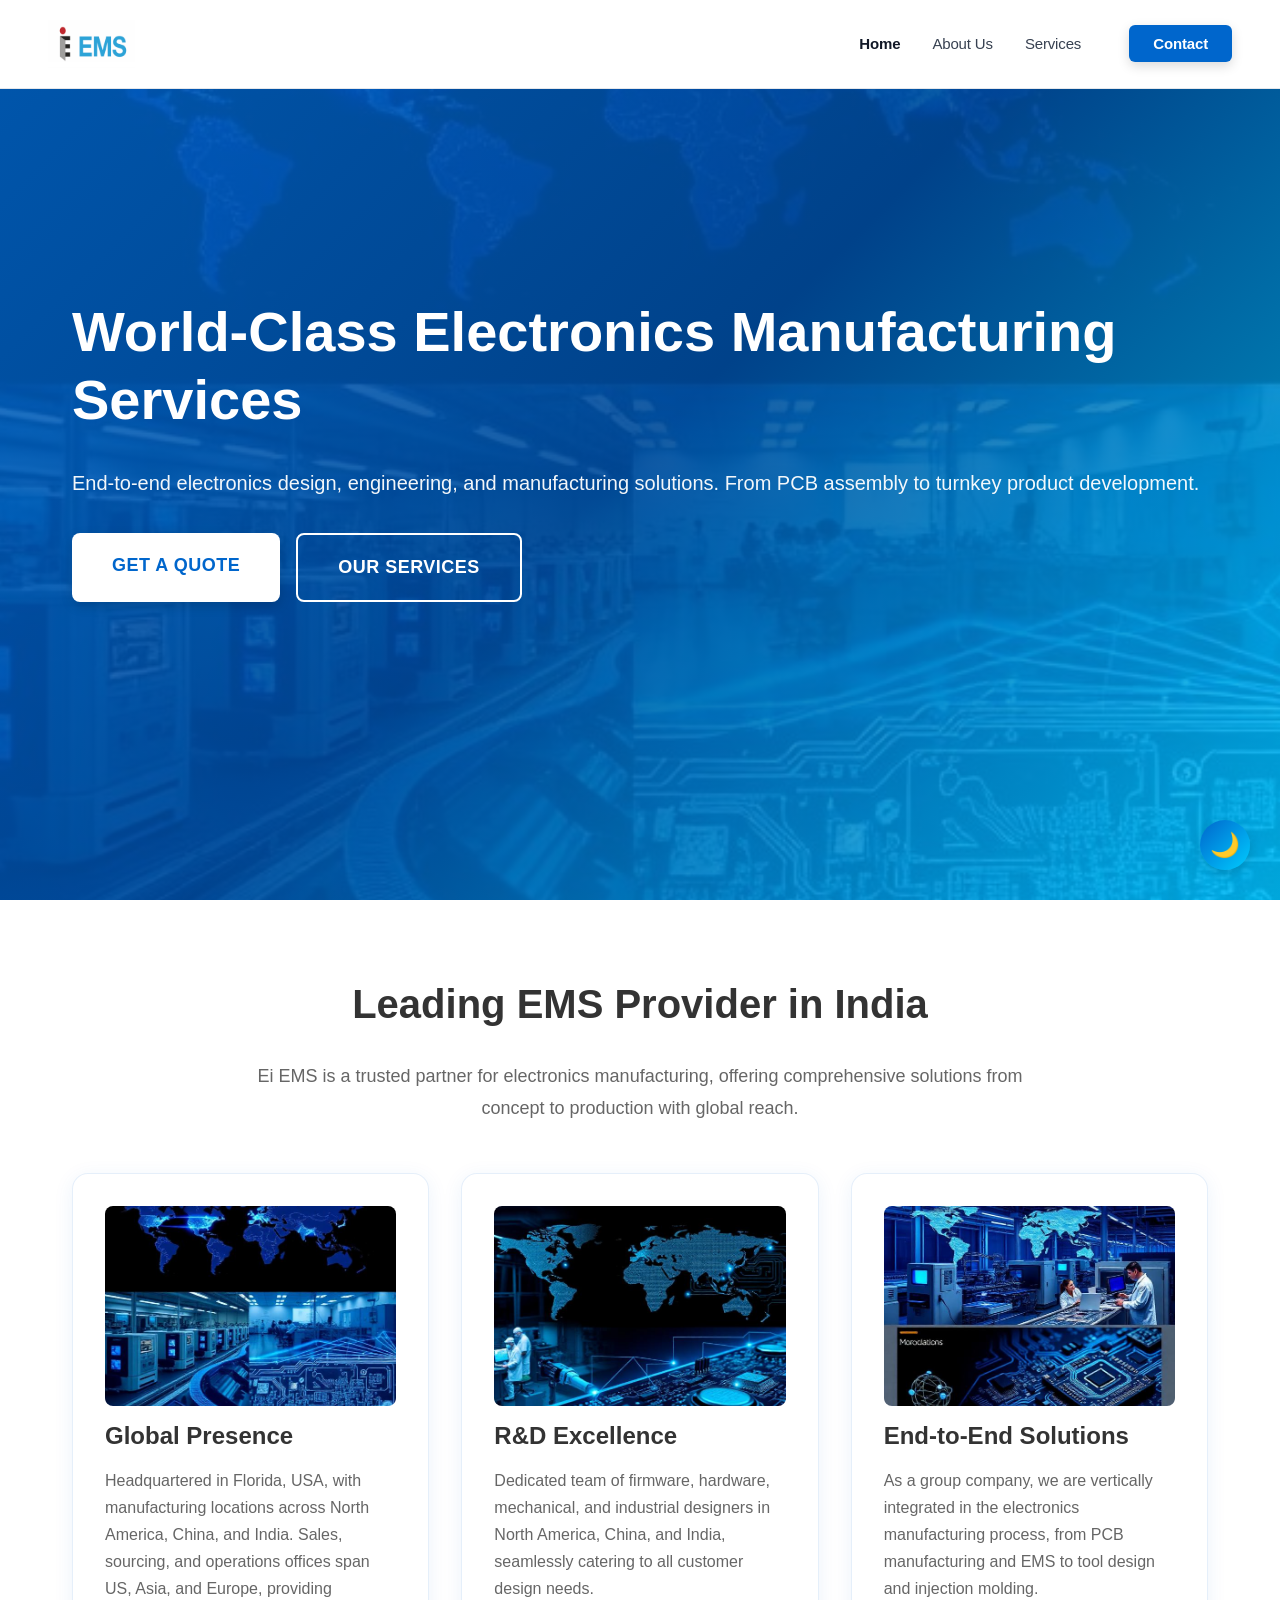
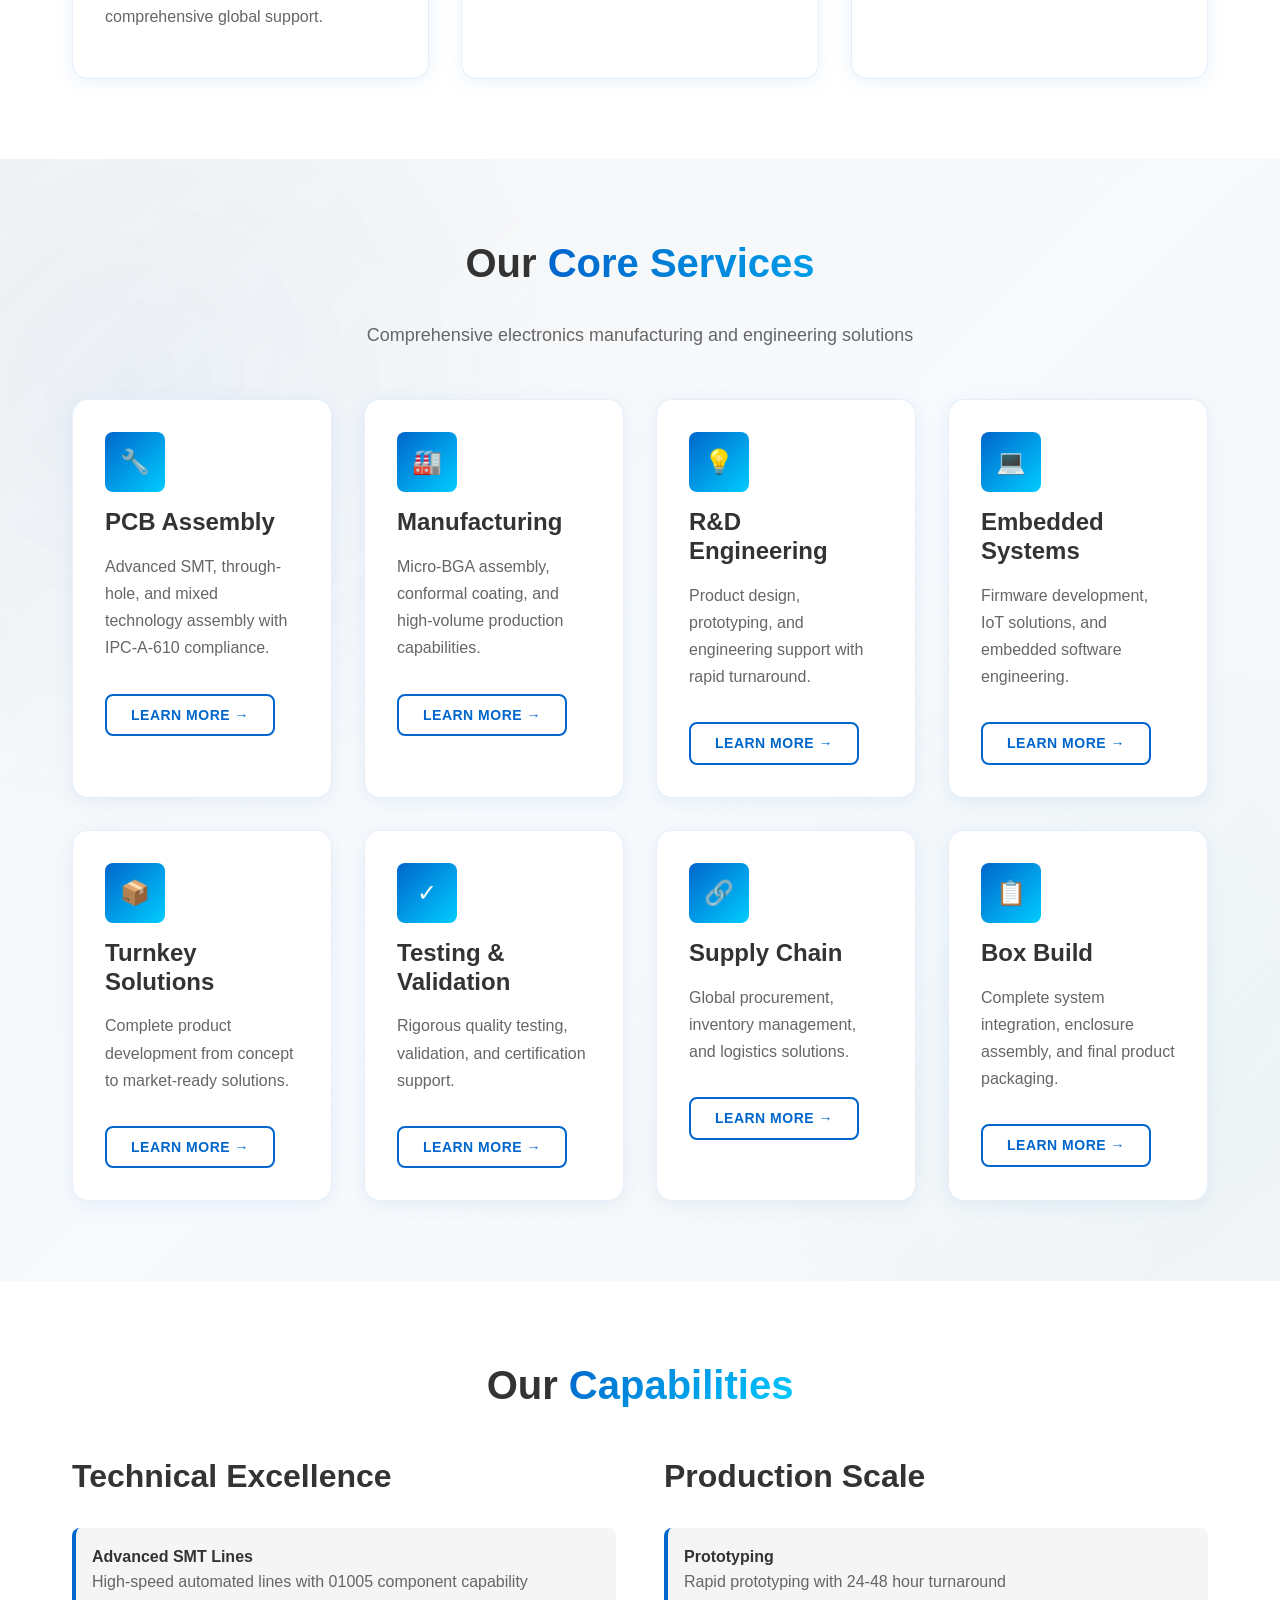
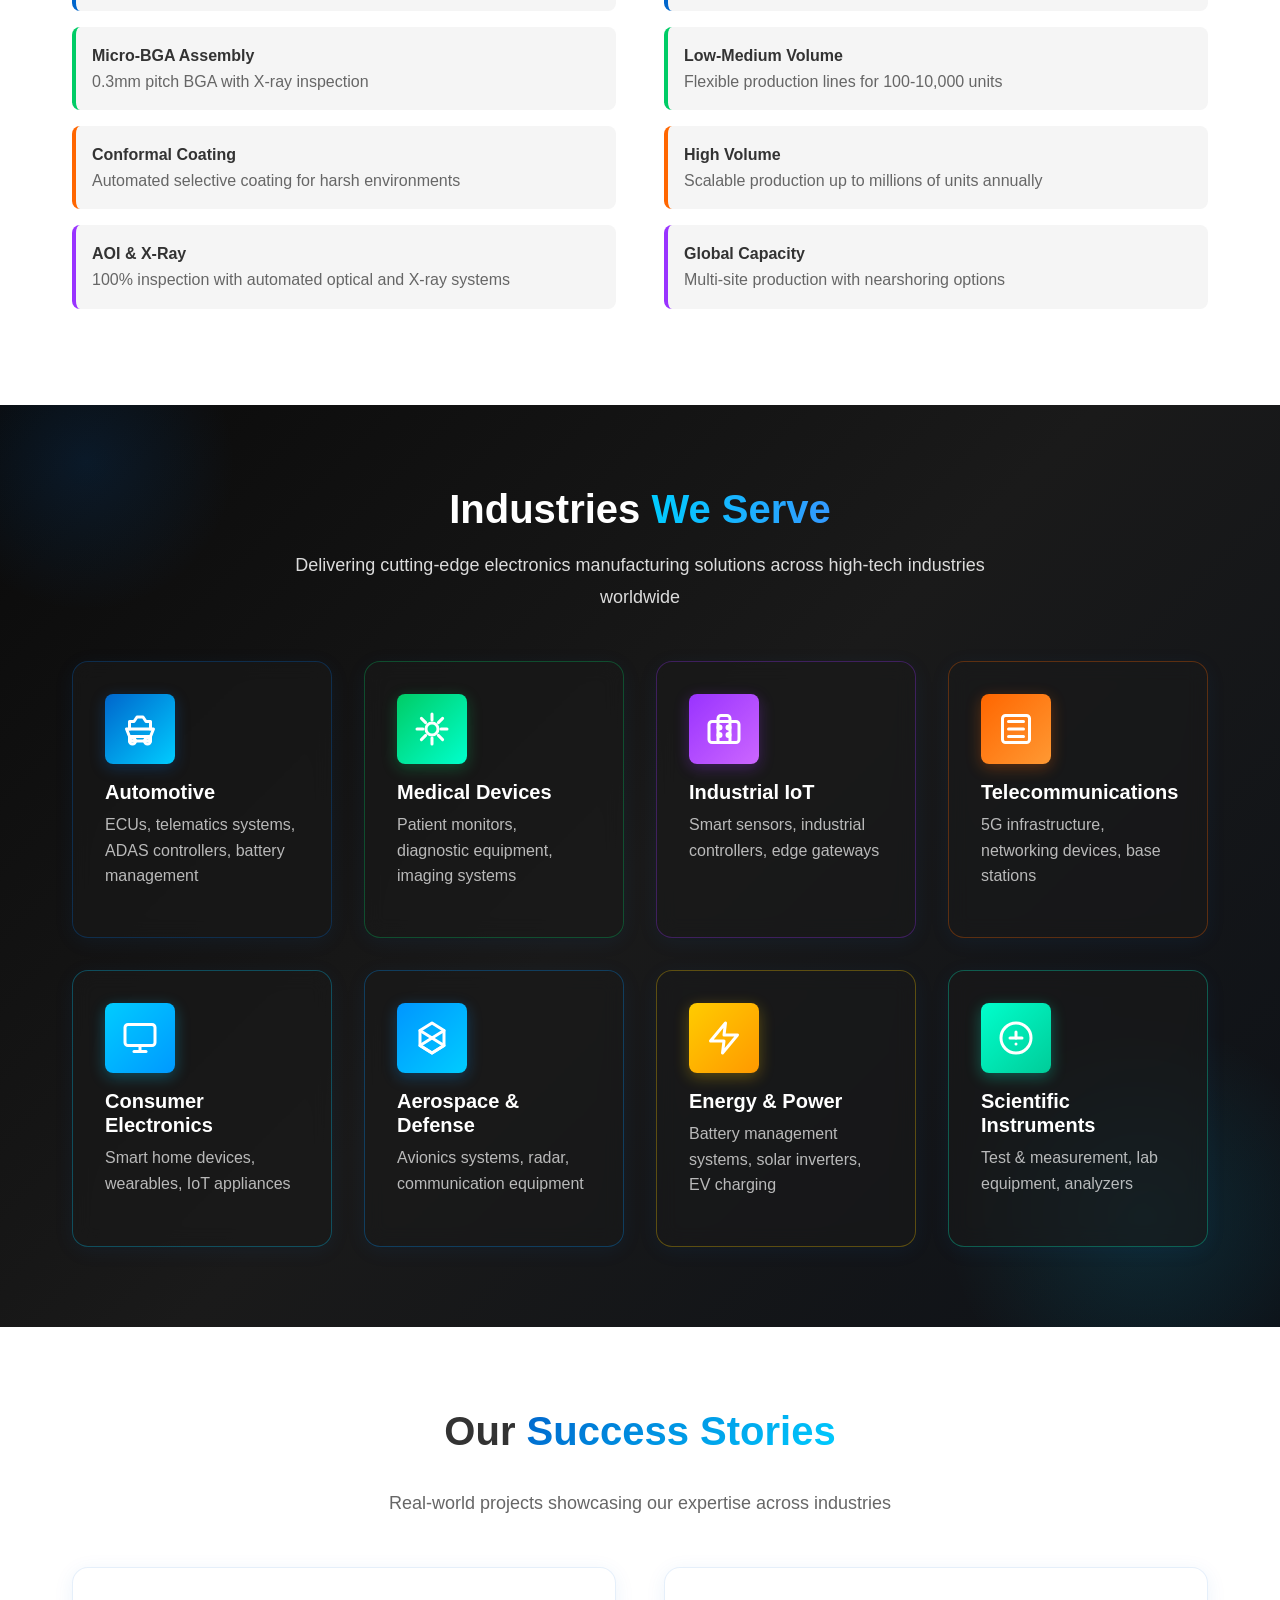
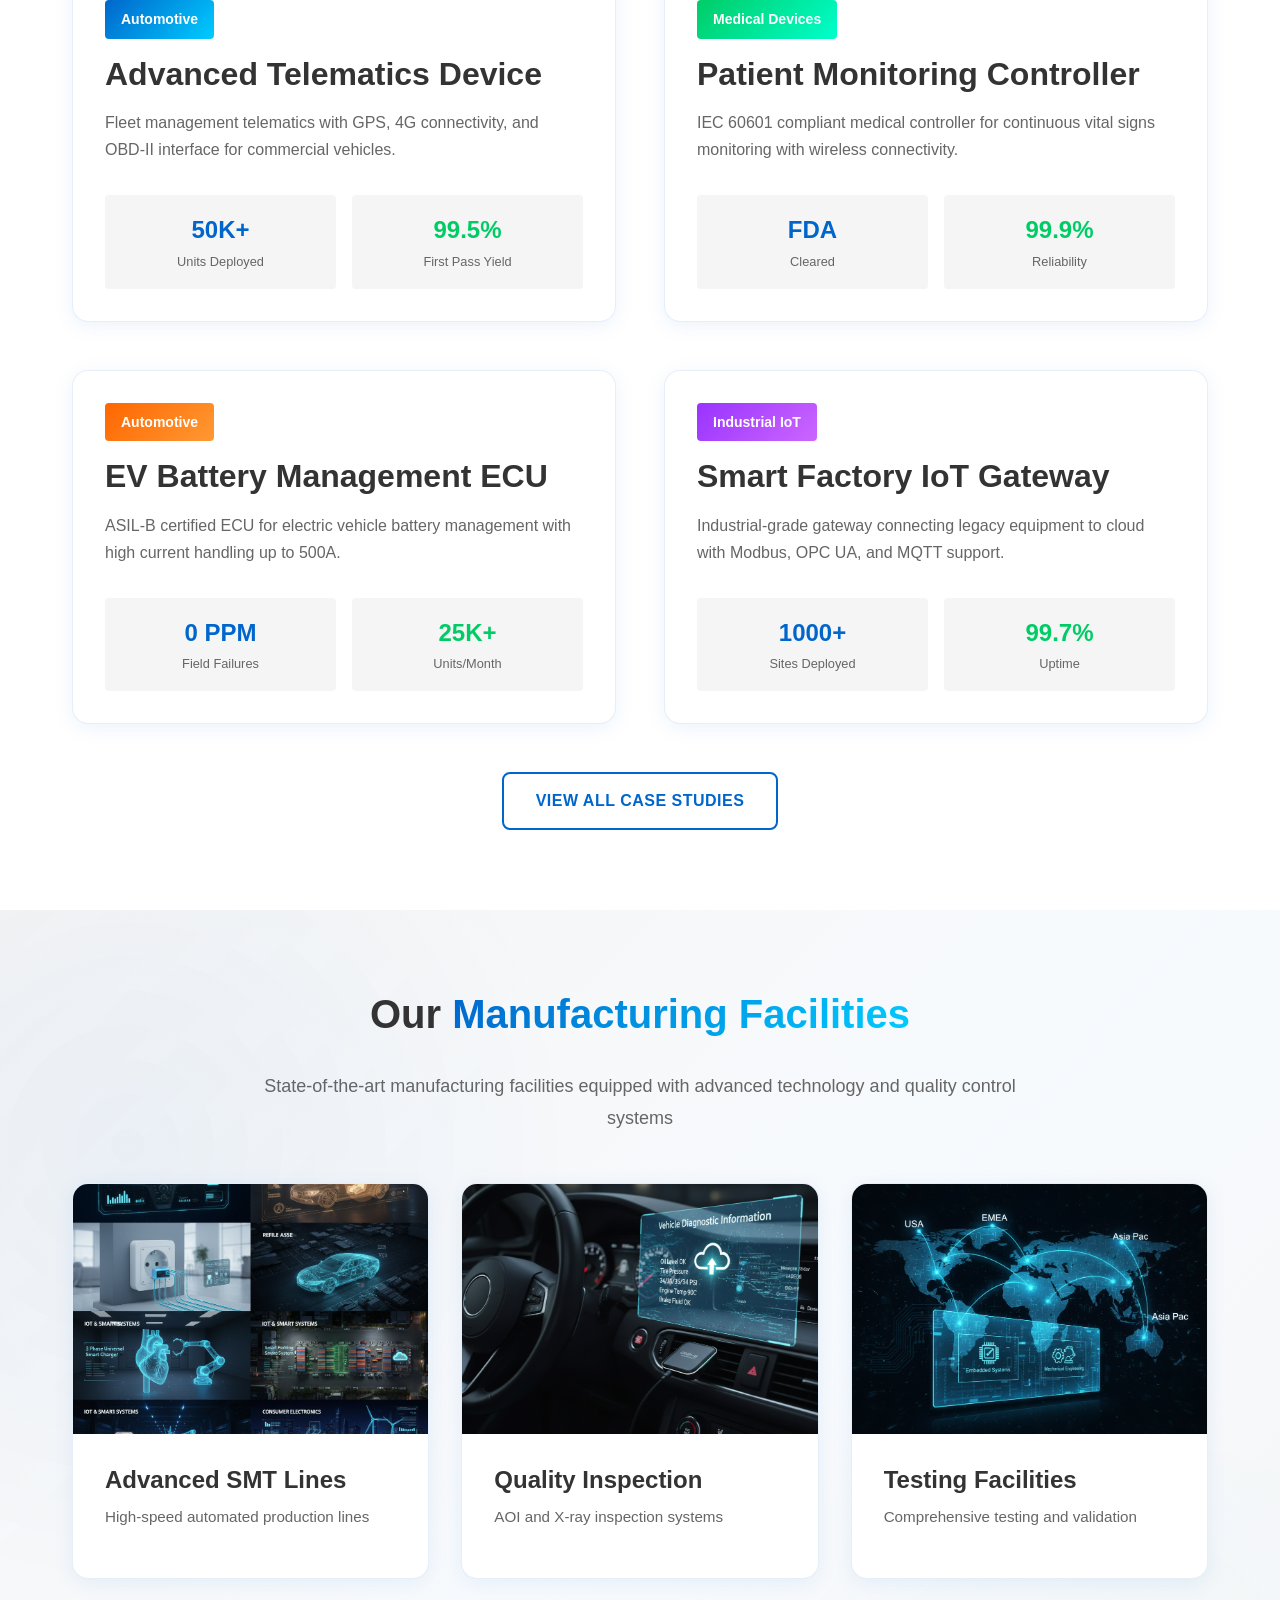
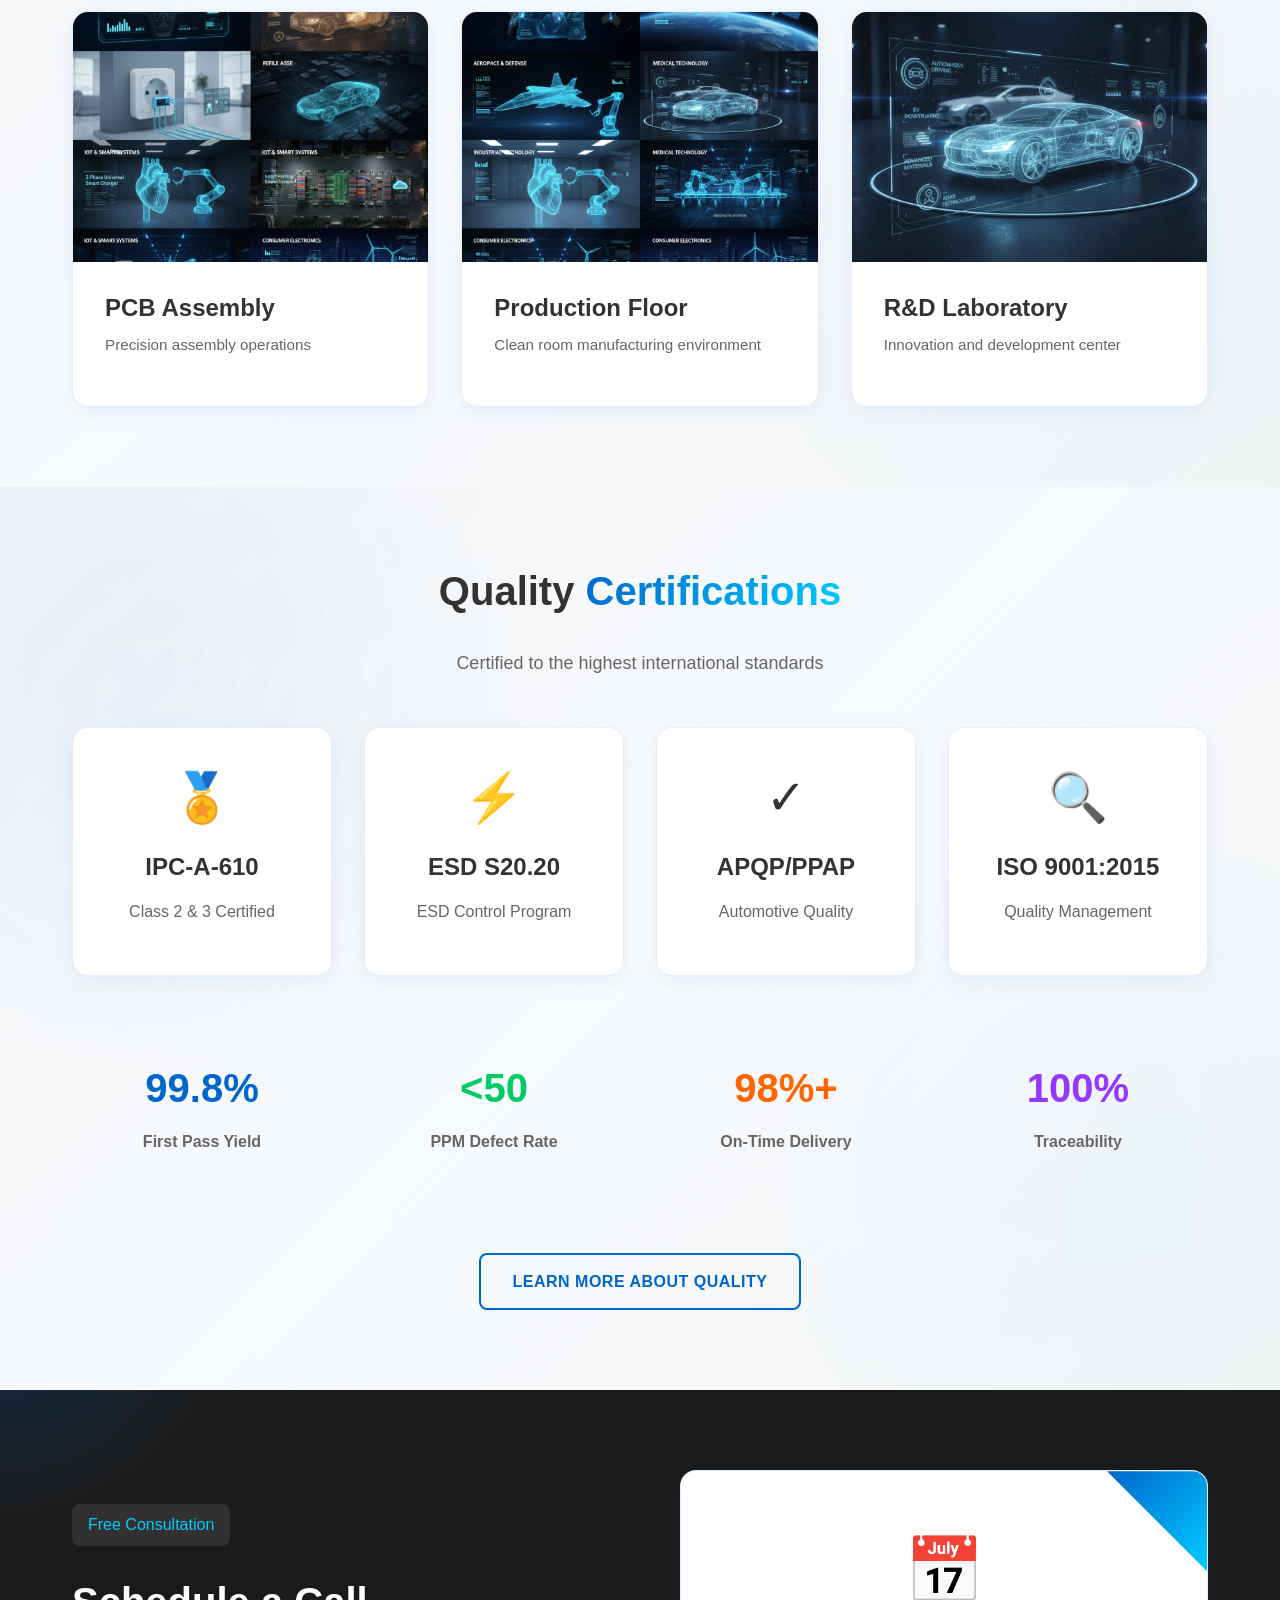
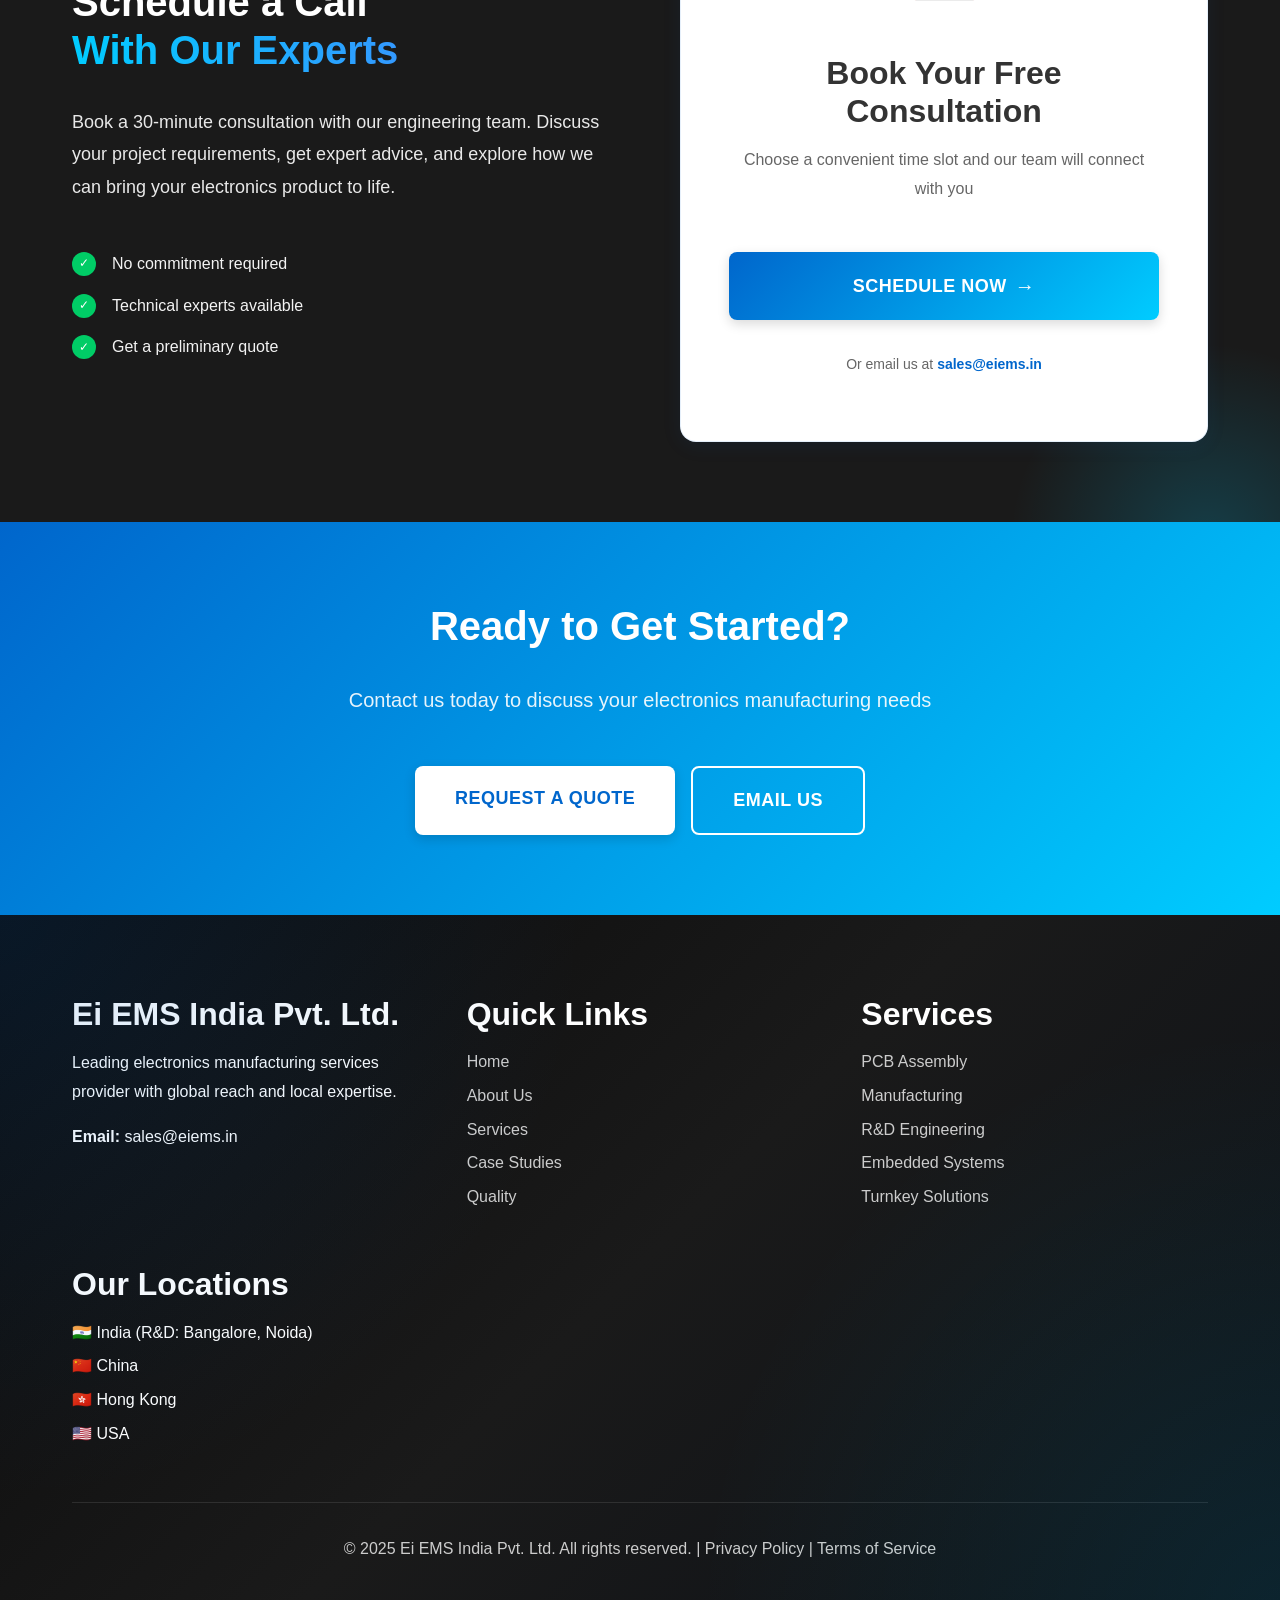
==== commit c0e85aee: "add_text" ====
--- a/index.html
+++ b/index.html
@@ -104,7 +104,7 @@
             <div class="text-center mb-lg">
                 <h2>Leading EMS Provider in India</h2>
                 <p style="font-size: 1.125rem; color: var(--text-secondary); max-width: 800px; margin: 0 auto;">
-                    Ei EMS India Pvt. Ltd. is a trusted partner for electronics manufacturing, offering comprehensive solutions from concept to production with global reach.
+                    Ei EMS is a trusted partner for electronics manufacturing, offering comprehensive solutions from concept to production with global reach.
                 </p>
             </div>
 
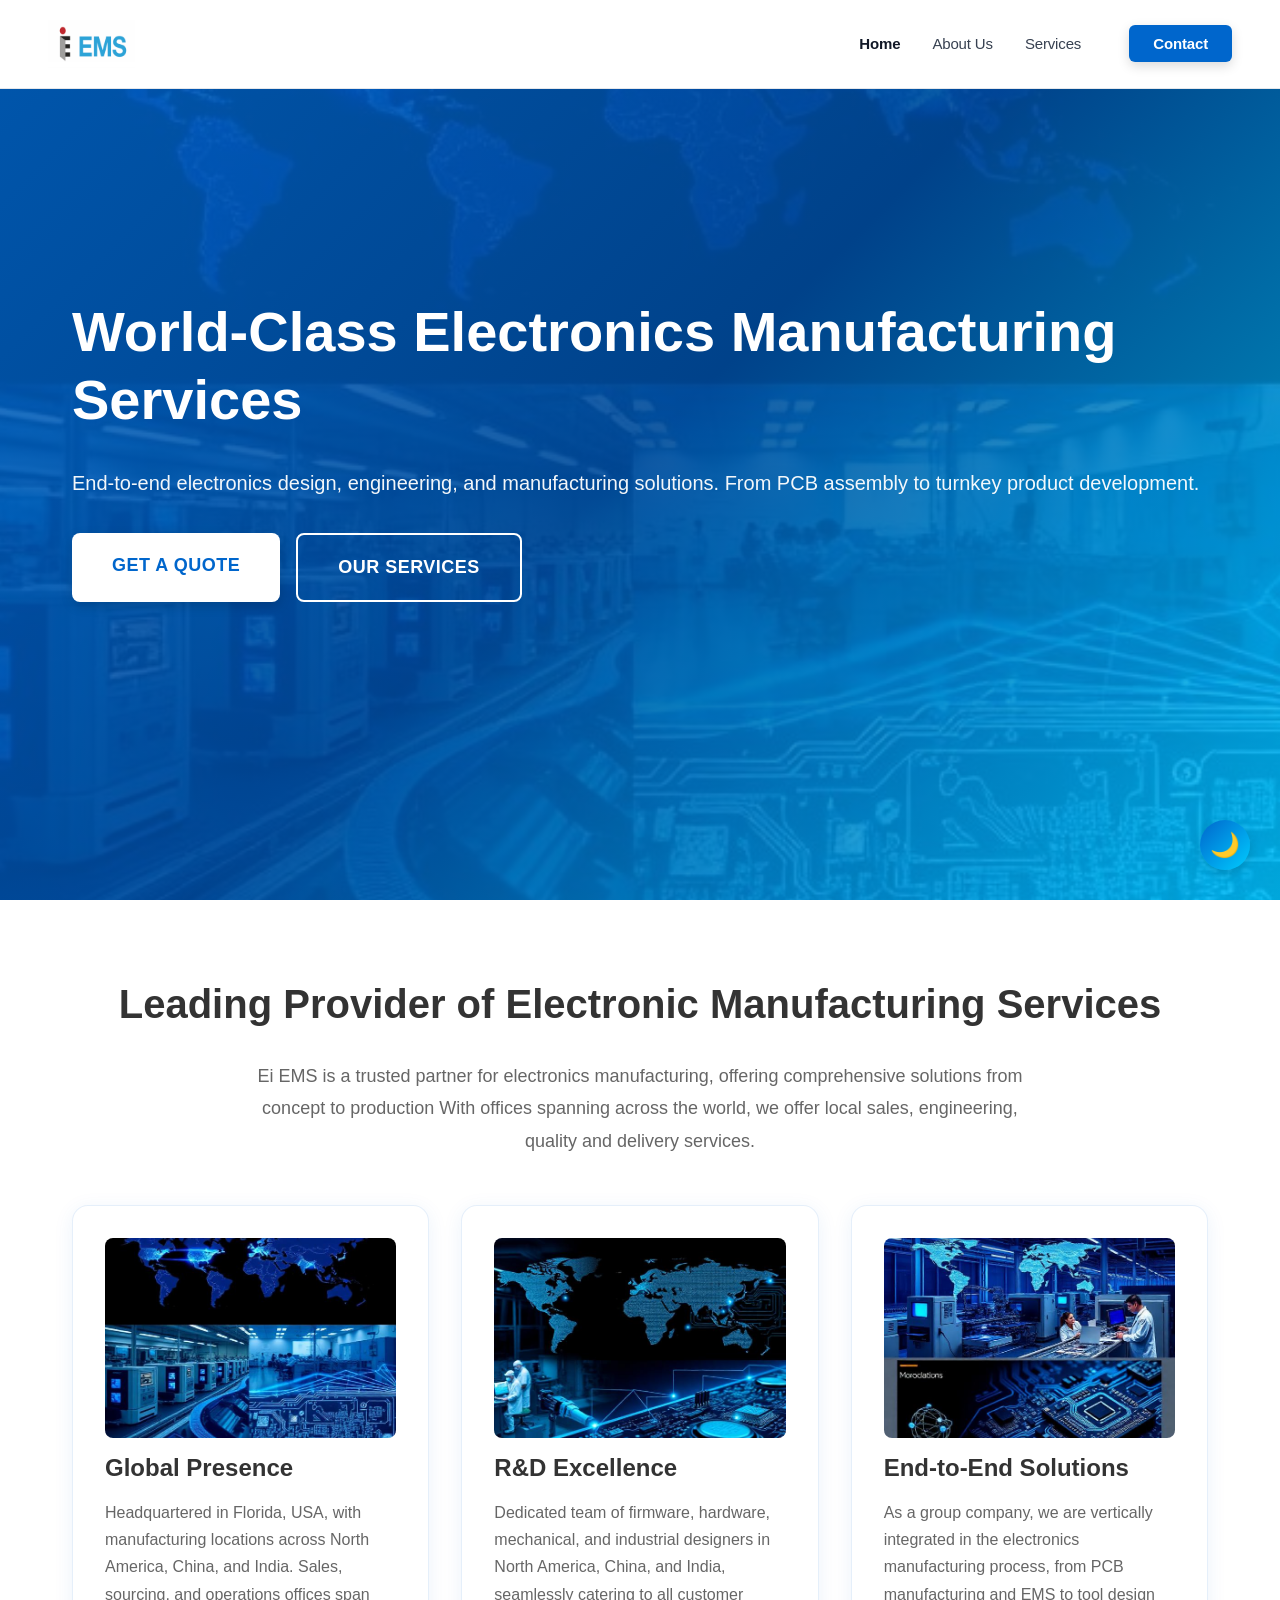
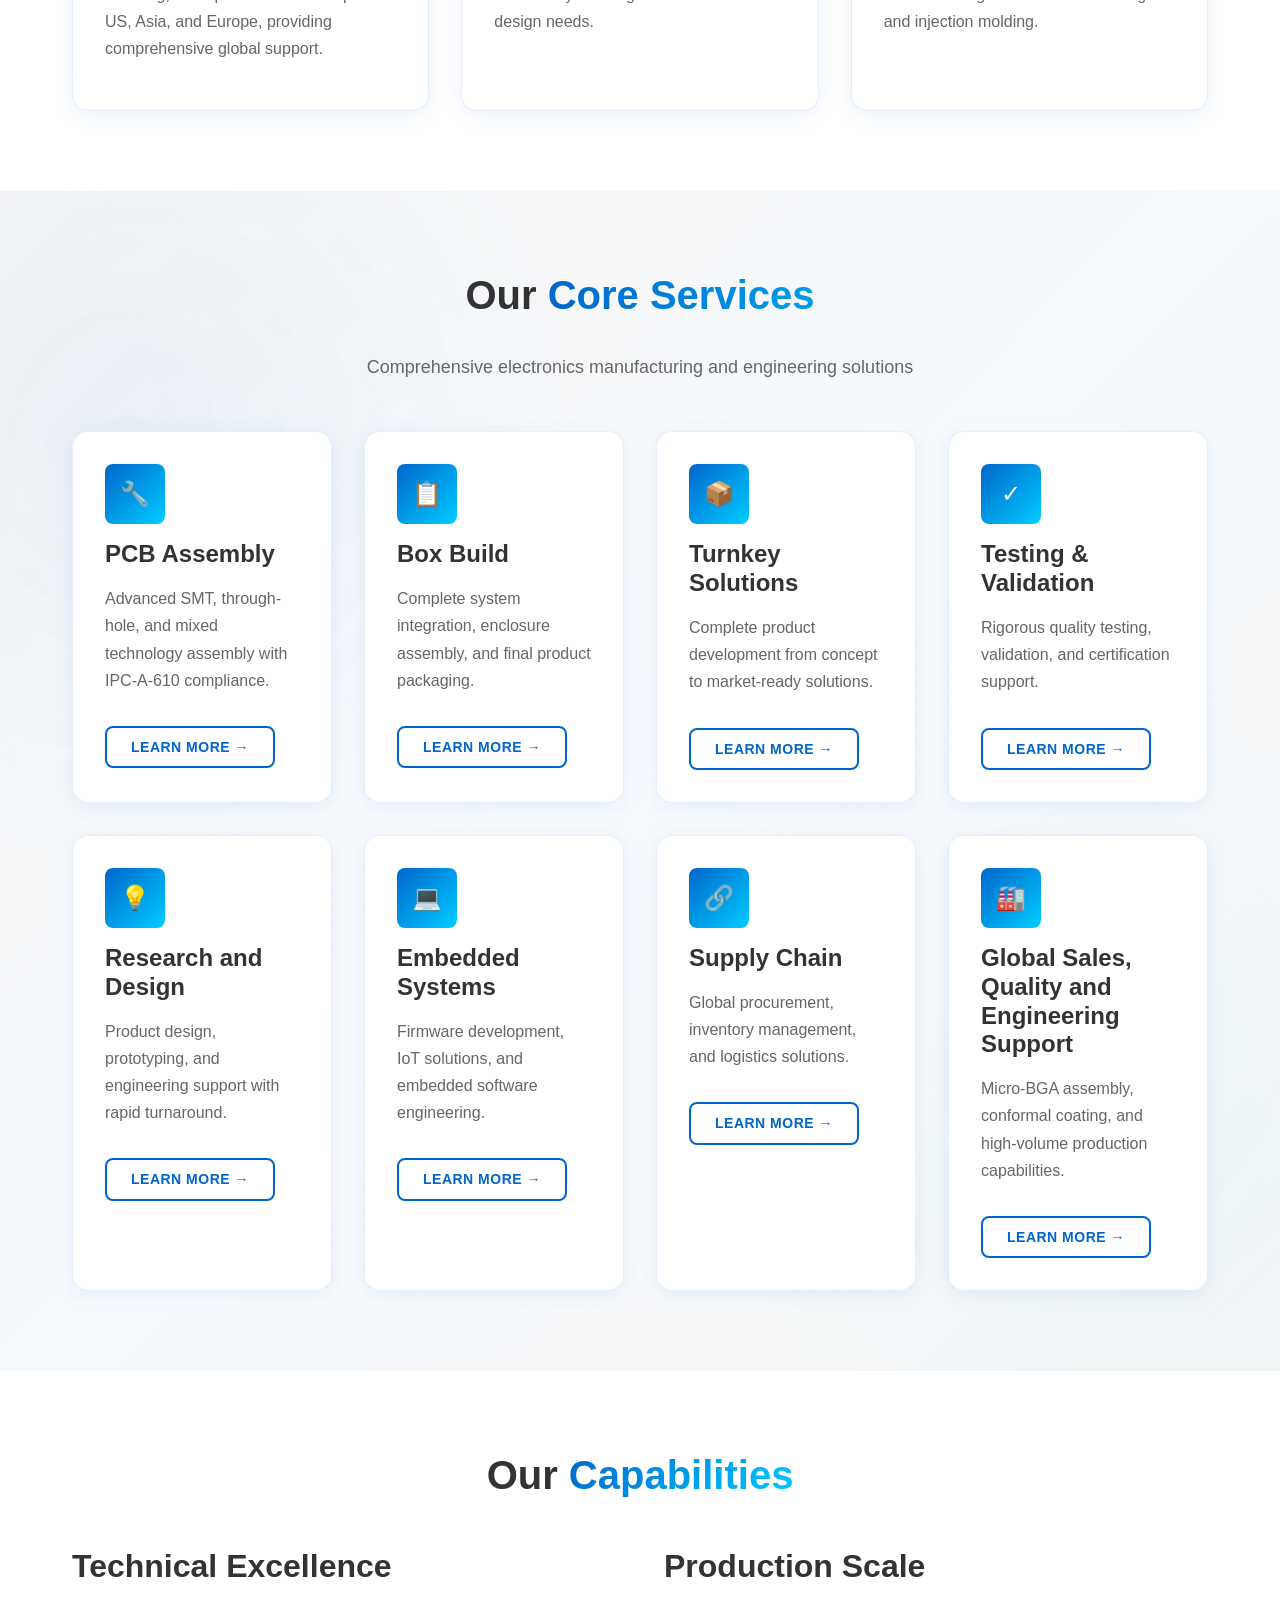
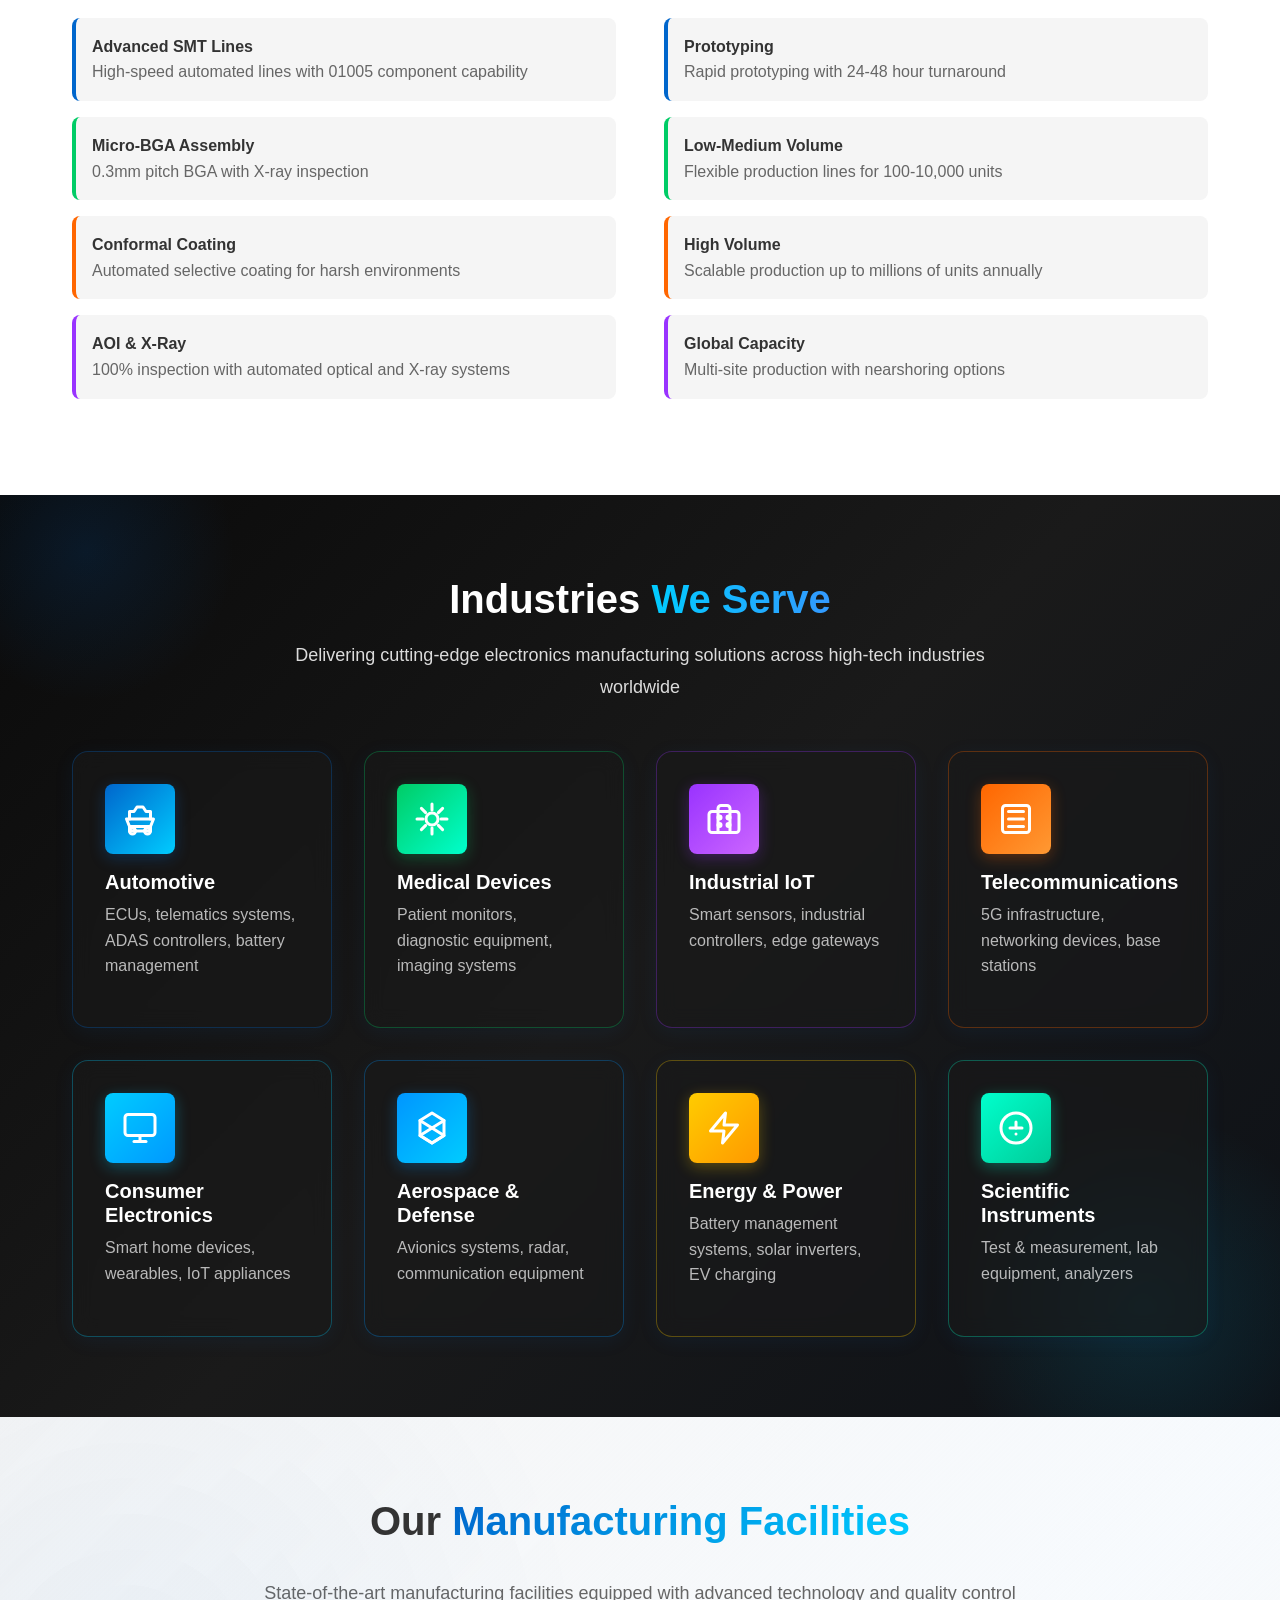
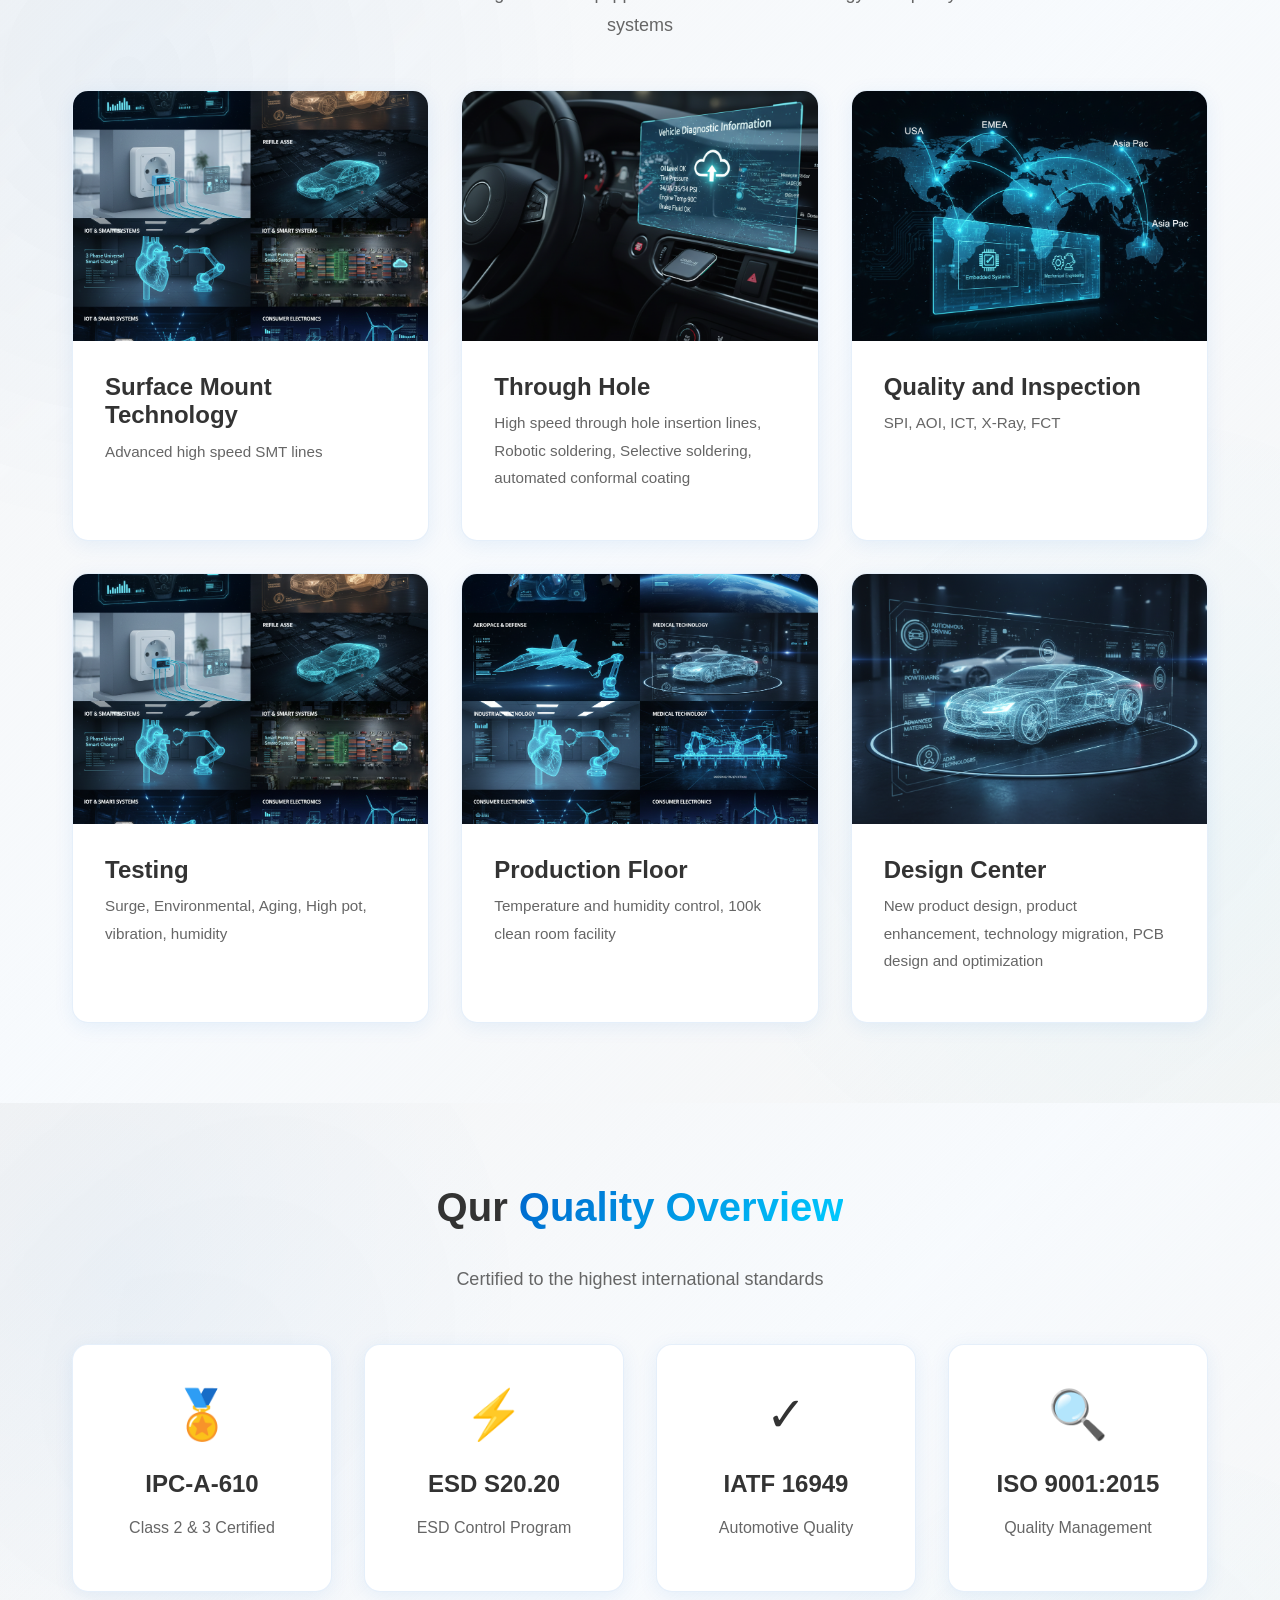
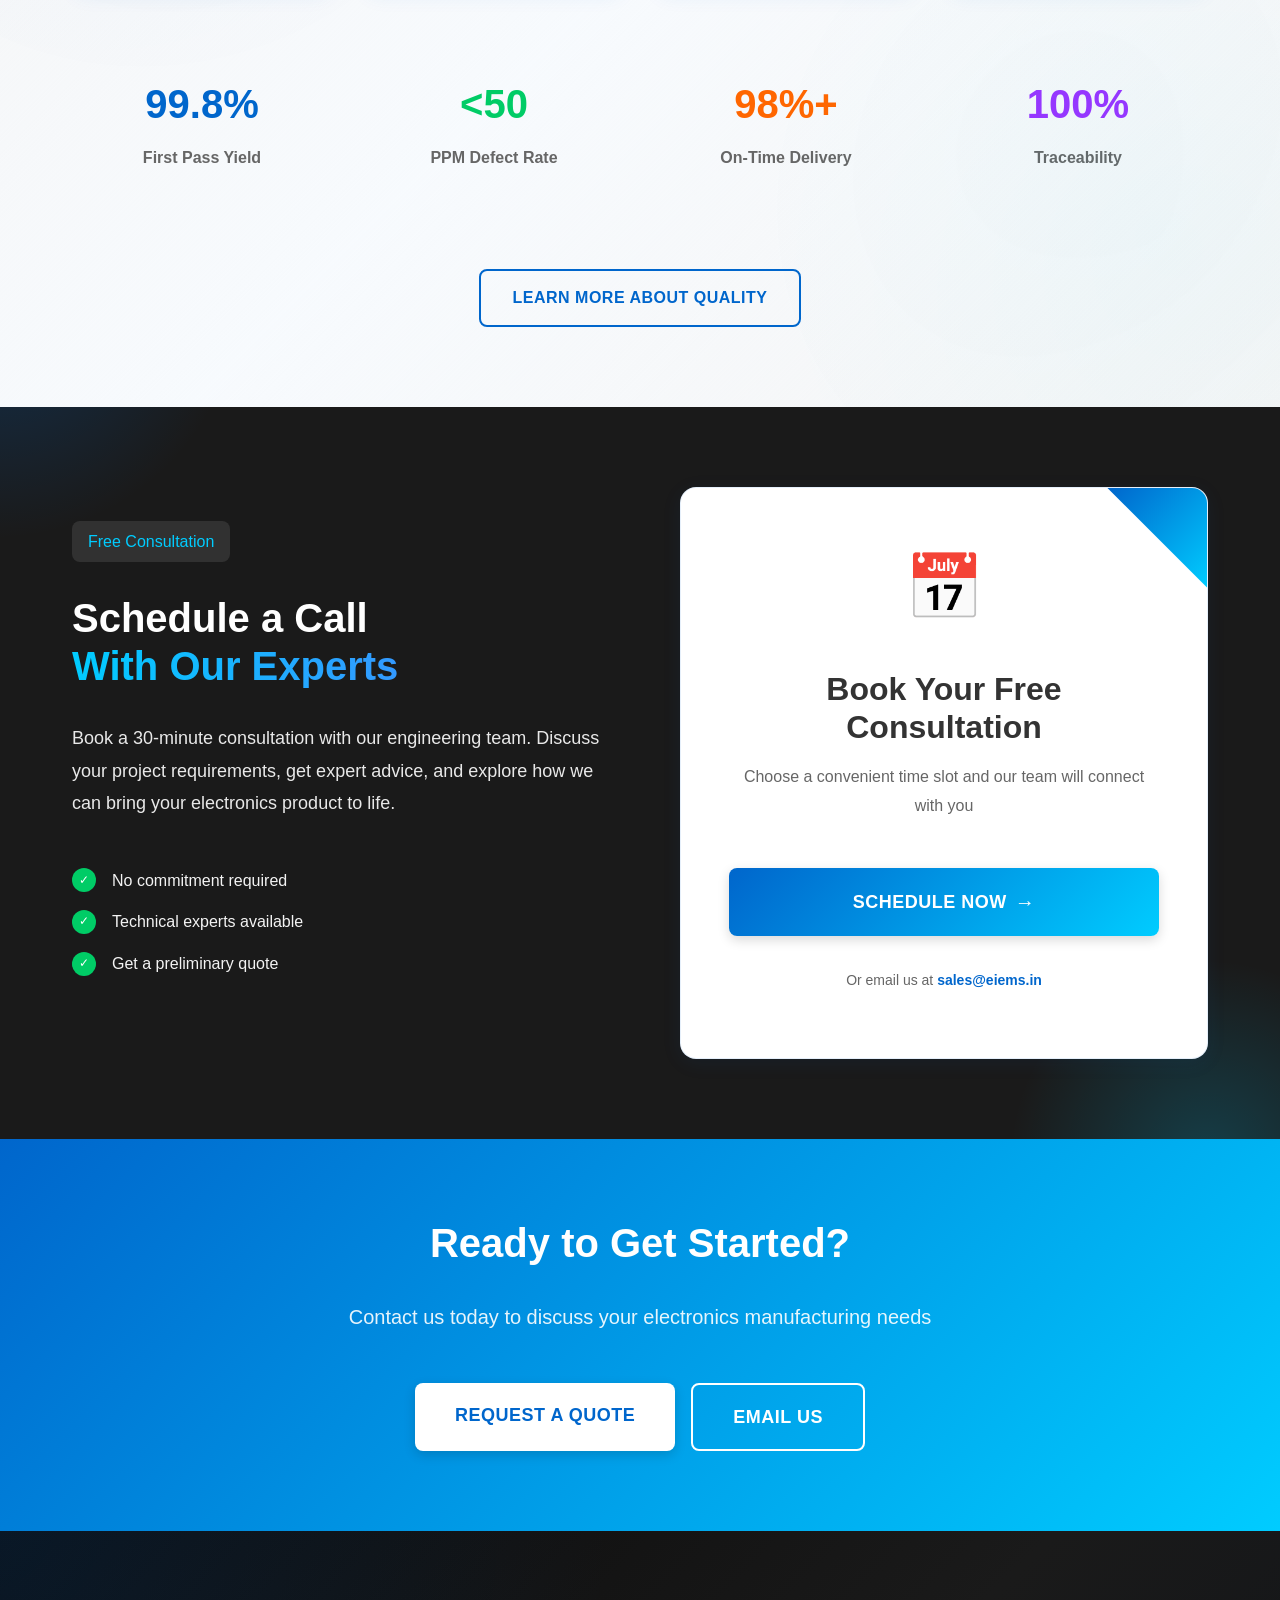
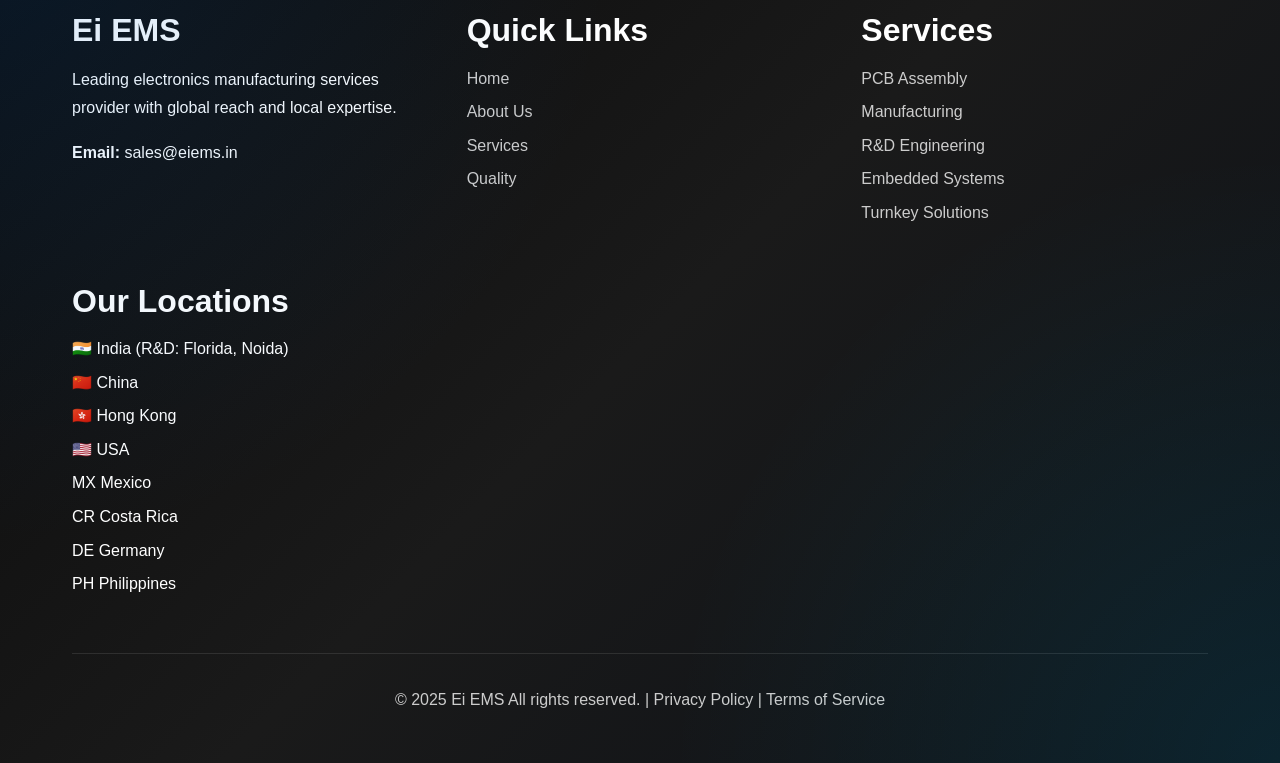
==== commit f8d4ac83: "website changes" ====
--- a/index.html
+++ b/index.html
@@ -4,12 +4,12 @@
     <!-- Meta Tags -->
     <meta charset="UTF-8">
     <meta name="viewport" content="width=device-width, initial-scale=1.0">
-    <meta name="description" content="Ei EMS India Pvt. Ltd. - End-to-end electronics design, engineering, and manufacturing company offering PCB assembly, SMT, R&D, and embedded systems solutions.">
+    <meta name="description" content="Ei EMS - End-to-end electronics design, engineering, and manufacturing company offering PCB assembly, SMT, R&D, and embedded systems solutions.">
     <meta name="keywords" content="Electronics Manufacturing, EMS, PCB Assembly, SMT, Embedded Systems, R&D, Ei EMS, India">
-    <meta name="author" content="Ei EMS India Pvt. Ltd.">
+    <meta name="author" content="Ei EMS">
 
     <!-- Page Title -->
-    <title>Ei EMS India Pvt. Ltd. | Electronics Manufacturing Services</title>
+    <title>Ei EMS | Electronics Manufacturing Services</title>
 
     <!-- Stylesheets -->
     <link rel="stylesheet" href="assets/css/style.css">
@@ -20,16 +20,16 @@
     <link rel="apple-touch-icon" sizes="180x180" href="assets/images/apple-touch-icon.png">
 
     <!-- Open Graph Meta Tags for Social Sharing -->
-    <meta property="og:title" content="Ei EMS India Pvt. Ltd. | Electronics Manufacturing Services">
+    <meta property="og:title" content="Ei EMS | Electronics Manufacturing Services">
     <meta property="og:description" content="End-to-end electronics design, engineering, and manufacturing company offering PCB assembly, SMT, R&D, and embedded systems solutions.">
     <meta property="og:image" content="assets/images/icon-512.png">
     <meta property="og:url" content="https://eiems.in">
     <meta property="og:type" content="website">
-    <meta property="og:site_name" content="Ei EMS India">
+    <meta property="og:site_name" content="Ei EMS">
 
     <!-- Twitter Card Meta Tags -->
     <meta name="twitter:card" content="summary_large_image">
-    <meta name="twitter:title" content="Ei EMS India Pvt. Ltd. | Electronics Manufacturing Services">
+    <meta name="twitter:title" content="Ei EMS | Electronics Manufacturing Services">
     <meta name="twitter:description" content="End-to-end electronics design, engineering, and manufacturing company offering PCB assembly, SMT, R&D, and embedded systems solutions.">
     <meta name="twitter:image" content="assets/images/icon-512.png">
 </head>
@@ -102,9 +102,9 @@
     <section>
         <div class="container">
             <div class="text-center mb-lg">
-                <h2>Leading EMS Provider in India</h2>
+                <h2>Leading Provider of Electronic Manufacturing Services</h2>
                 <p style="font-size: 1.125rem; color: var(--text-secondary); max-width: 800px; margin: 0 auto;">
-                    Ei EMS is a trusted partner for electronics manufacturing, offering comprehensive solutions from concept to production with global reach.
+                    Ei EMS is a trusted partner for electronics manufacturing, offering comprehensive solutions from concept to production With offices spanning across the world, we offer local sales, engineering, quality and delivery services.
                 </p>
             </div>
 
@@ -155,18 +155,34 @@
                     <a href="services.html#pcb" class="btn btn-outline" style="margin-top: 1rem; padding: 0.5rem 1.5rem; font-size: 0.875rem;">Learn More →</a>
                 </div>
 
-                <!-- Manufacturing -->
+                <!-- Box Build -->
                 <div class="card scroll-reveal card-tilt">
-                    <div class="card-icon">🏭</div>
-                    <h4 class="card-title">Manufacturing</h4>
-                    <p class="card-text">Micro-BGA assembly, conformal coating, and high-volume production capabilities.</p>
-                    <a href="services.html#manufacturing" class="btn btn-outline" style="margin-top: 1rem; padding: 0.5rem 1.5rem; font-size: 0.875rem;">Learn More →</a>
-                </div>
-
-                <!-- R&D Engineering -->
+                    <div class="card-icon">📋</div>
+                    <h4 class="card-title">Box Build</h4>
+                    <p class="card-text">Complete system integration, enclosure assembly, and final product packaging.</p>
+                    <a href="services.html#box-build" class="btn btn-outline" style="margin-top: 1rem; padding: 0.5rem 1.5rem; font-size: 0.875rem;">Learn More →</a>
+                </div>
+
+                <!-- Turnkey Solutions -->
+                <div class="card scroll-reveal card-tilt">
+                    <div class="card-icon">📦</div>
+                    <h4 class="card-title">Turnkey Solutions</h4>
+                    <p class="card-text">Complete product development from concept to market-ready solutions.</p>
+                    <a href="services.html#turnkey" class="btn btn-outline" style="margin-top: 1rem; padding: 0.5rem 1.5rem; font-size: 0.875rem;">Learn More →</a>
+                </div>
+
+                <!-- Testing & Validation -->
+                <div class="card scroll-reveal card-tilt">
+                    <div class="card-icon">✓</div>
+                    <h4 class="card-title">Testing & Validation</h4>
+                    <p class="card-text">Rigorous quality testing, validation, and certification support.</p>
+                    <a href="services.html#testing" class="btn btn-outline" style="margin-top: 1rem; padding: 0.5rem 1.5rem; font-size: 0.875rem;">Learn More →</a>
+                </div>
+
+                <!-- Research and Design -->
                 <div class="card scroll-reveal card-tilt">
                     <div class="card-icon">💡</div>
-                    <h4 class="card-title">R&D Engineering</h4>
+                    <h4 class="card-title">Research and Design</h4>
                     <p class="card-text">Product design, prototyping, and engineering support with rapid turnaround.</p>
                     <a href="services.html#rnd" class="btn btn-outline" style="margin-top: 1rem; padding: 0.5rem 1.5rem; font-size: 0.875rem;">Learn More →</a>
                 </div>
@@ -179,22 +195,6 @@
                     <a href="services.html#embedded" class="btn btn-outline" style="margin-top: 1rem; padding: 0.5rem 1.5rem; font-size: 0.875rem;">Learn More →</a>
                 </div>
 
-                <!-- Turnkey Solutions -->
-                <div class="card scroll-reveal card-tilt">
-                    <div class="card-icon">📦</div>
-                    <h4 class="card-title">Turnkey Solutions</h4>
-                    <p class="card-text">Complete product development from concept to market-ready solutions.</p>
-                    <a href="services.html#turnkey" class="btn btn-outline" style="margin-top: 1rem; padding: 0.5rem 1.5rem; font-size: 0.875rem;">Learn More →</a>
-                </div>
-
-                <!-- Testing & Validation -->
-                <div class="card scroll-reveal card-tilt">
-                    <div class="card-icon">✓</div>
-                    <h4 class="card-title">Testing & Validation</h4>
-                    <p class="card-text">Rigorous quality testing, validation, and certification support.</p>
-                    <a href="services.html#testing" class="btn btn-outline" style="margin-top: 1rem; padding: 0.5rem 1.5rem; font-size: 0.875rem;">Learn More →</a>
-                </div>
-
                 <!-- Supply Chain -->
                 <div class="card scroll-reveal card-tilt">
                     <div class="card-icon">🔗</div>
@@ -203,13 +203,13 @@
                     <a href="services.html#supply-chain" class="btn btn-outline" style="margin-top: 1rem; padding: 0.5rem 1.5rem; font-size: 0.875rem;">Learn More →</a>
                 </div>
 
-                <!-- Box Build -->
+                <!-- Global Sales, Quality and Engineering Support -->
                 <div class="card scroll-reveal card-tilt">
-                    <div class="card-icon">📋</div>
-                    <h4 class="card-title">Box Build</h4>
-                    <p class="card-text">Complete system integration, enclosure assembly, and final product packaging.</p>
-                    <a href="services.html#box-build" class="btn btn-outline" style="margin-top: 1rem; padding: 0.5rem 1.5rem; font-size: 0.875rem;">Learn More →</a>
-                </div>
+                    <div class="card-icon">🏭</div>
+                    <h4 class="card-title">Global Sales, Quality and Engineering Support</h4>
+                    <p class="card-text">Micro-BGA assembly, conformal coating, and high-volume production capabilities.</p>
+                    <a href="services.html#manufacturing" class="btn btn-outline" style="margin-top: 1rem; padding: 0.5rem 1.5rem; font-size: 0.875rem;">Learn More →</a>
+                </div> 
             </div>
         </div>
     </section>
@@ -401,11 +401,12 @@
         </div>
     </section>
 
+  
 
     <!-- ========================================
          CASE STUDIES
          ======================================== -->
-    <section>
+    <!-- <section>
         <div class="container">
             <div class="text-center mb-lg">
                 <h2>Our <span class="text-gradient">Success Stories</span></h2>
@@ -415,7 +416,7 @@
             </div>
 
             <div class="grid grid-2" style="gap: var(--spacing-lg);">
-                <!-- Telematics Case Study -->
+                Telematics Case Study
                 <div class="card scroll-reveal">
                     <div style="display: inline-block; background: var(--gradient-primary); color: var(--white); padding: 0.5rem 1rem; border-radius: var(--radius-sm); margin-bottom: var(--spacing-sm); font-size: 0.875rem; font-weight: 600;">
                         Automotive
@@ -436,7 +437,7 @@
                     </div>
                 </div>
 
-                <!-- Medical Device Case Study -->
+                Medical Device Case Study
                 <div class="card scroll-reveal">
                     <div style="display: inline-block; background: linear-gradient(135deg, #00cc66 0%, #00ffcc 100%); color: var(--white); padding: 0.5rem 1rem; border-radius: var(--radius-sm); margin-bottom: var(--spacing-sm); font-size: 0.875rem; font-weight: 600;">
                         Medical Devices
@@ -457,8 +458,8 @@
                     </div>
                 </div>
 
-                <!-- Automotive ECU Case Study -->
-                <div class="card scroll-reveal">
+                Automotive ECU Case Study
+                 <div class="card scroll-reveal">
                     <div style="display: inline-block; background: var(--gradient-accent); color: var(--white); padding: 0.5rem 1rem; border-radius: var(--radius-sm); margin-bottom: var(--spacing-sm); font-size: 0.875rem; font-weight: 600;">
                         Automotive
                     </div>
@@ -476,10 +477,10 @@
                             <p style="font-size: 0.8rem; color: var(--text-secondary); margin: 0;">Units/Month</p>
                         </div>
                     </div>
-                </div>
+                </div> -->
 
                 <!-- Industrial IoT Case Study -->
-                <div class="card scroll-reveal">
+                <!-- <div class="card scroll-reveal">
                     <div style="display: inline-block; background: linear-gradient(135deg, #9933ff 0%, #cc66ff 100%); color: var(--white); padding: 0.5rem 1rem; border-radius: var(--radius-sm); margin-bottom: var(--spacing-sm); font-size: 0.875rem; font-weight: 600;">
                         Industrial IoT
                     </div>
@@ -498,13 +499,16 @@
                         </div>
                     </div>
                 </div>
-            </div>
-
-            <div class="text-center mt-lg">
+            </div> -->
+
+            <!-- <div class="text-center mt-lg">
                 <a href="case-studies.html" class="btn btn-outline">View All Case Studies</a>
             </div>
         </div>
-    </section>
+    </section>   -->
+
+
+
 
 
     <!-- ========================================
@@ -523,32 +527,32 @@
                 <div class="card scroll-reveal" style="padding: 0; overflow: hidden;">
                     <img src="assets/images/image12.png" alt="Manufacturing Facility" style="width: 100%; height: 250px; object-fit: cover;">
                     <div style="padding: var(--spacing-md);">
-                        <h4 style="margin-bottom: 0.5rem;">Advanced SMT Lines</h4>
-                        <p style="color: var(--text-secondary); font-size: 0.95rem;">High-speed automated production lines</p>
+                        <h4 style="margin-bottom: 0.5rem;">Surface Mount Technology</h4>
+                        <p style="color: var(--text-secondary); font-size: 0.95rem;">Advanced high speed SMT lines</p>
                     </div>
                 </div>
 
                 <div class="card scroll-reveal" style="padding: 0; overflow: hidden;">
                     <img src="assets/images/image13.png" alt="Quality Control" style="width: 100%; height: 250px; object-fit: cover;">
                     <div style="padding: var(--spacing-md);">
-                        <h4 style="margin-bottom: 0.5rem;">Quality Inspection</h4>
-                        <p style="color: var(--text-secondary); font-size: 0.95rem;">AOI and X-ray inspection systems</p>
+                        <h4 style="margin-bottom: 0.5rem;">Through Hole</h4>
+                        <p style="color: var(--text-secondary); font-size: 0.95rem;">High speed through hole insertion lines, Robotic soldering, Selective soldering, automated conformal coating</p>
                     </div>
                 </div>
 
                 <div class="card scroll-reveal" style="padding: 0; overflow: hidden;">
                     <img src="assets/images/image14.png" alt="Testing Lab" style="width: 100%; height: 250px; object-fit: cover;">
                     <div style="padding: var(--spacing-md);">
-                        <h4 style="margin-bottom: 0.5rem;">Testing Facilities</h4>
-                        <p style="color: var(--text-secondary); font-size: 0.95rem;">Comprehensive testing and validation</p>
+                        <h4 style="margin-bottom: 0.5rem;">Quality and Inspection</h4>
+                        <p style="color: var(--text-secondary); font-size: 0.95rem;">SPI, AOI, ICT, X-Ray, FCT</p>
                     </div>
                 </div>
 
                 <div class="card scroll-reveal" style="padding: 0; overflow: hidden;">
                     <img src="assets/images/image15.png" alt="Assembly Line" style="width: 100%; height: 250px; object-fit: cover;">
                     <div style="padding: var(--spacing-md);">
-                        <h4 style="margin-bottom: 0.5rem;">PCB Assembly</h4>
-                        <p style="color: var(--text-secondary); font-size: 0.95rem;">Precision assembly operations</p>
+                        <h4 style="margin-bottom: 0.5rem;">Testing</h4>
+                        <p style="color: var(--text-secondary); font-size: 0.95rem;">Surge, Environmental, Aging, High pot, vibration, humidity</p>
                     </div>
                 </div>
 
@@ -556,15 +560,15 @@
                     <img src="assets/images/image16.png" alt="Production Floor" style="width: 100%; height: 250px; object-fit: cover;">
                     <div style="padding: var(--spacing-md);">
                         <h4 style="margin-bottom: 0.5rem;">Production Floor</h4>
-                        <p style="color: var(--text-secondary); font-size: 0.95rem;">Clean room manufacturing environment</p>
+                        <p style="color: var(--text-secondary); font-size: 0.95rem;">Temperature and humidity control, 100k clean room facility</p>
                     </div>
                 </div>
 
                 <div class="card scroll-reveal" style="padding: 0; overflow: hidden;">
                     <img src="assets/images/image17.png" alt="R&D Center" style="width: 100%; height: 250px; object-fit: cover;">
                     <div style="padding: var(--spacing-md);">
-                        <h4 style="margin-bottom: 0.5rem;">R&D Laboratory</h4>
-                        <p style="color: var(--text-secondary); font-size: 0.95rem;">Innovation and development center</p>
+                        <h4 style="margin-bottom: 0.5rem;">Design Center</h4>
+                        <p style="color: var(--text-secondary); font-size: 0.95rem;">New product design, product enhancement, technology migration, PCB design and optimization</p>
                     </div>
                 </div>
             </div>
@@ -578,7 +582,7 @@
     <section class="section-light">
         <div class="container">
             <div class="text-center mb-lg">
-                <h2>Quality <span class="text-gradient">Certifications</span></h2>
+                <h2>Qur <span class="text-gradient">Quality Overview</span></h2>
                 <p style="font-size: 1.125rem; color: var(--text-secondary);">
                     Certified to the highest international standards
                 </p>
@@ -597,7 +601,7 @@
                 </div>
                 <div class="card scroll-reveal text-center">
                     <div style="font-size: 3rem; margin-bottom: 1rem;">✓</div>
-                    <h4>APQP/PPAP</h4>
+                    <h4>IATF 16949</h4>
                     <p style="color: var(--text-secondary);">Automotive Quality</p>
                 </div>
                 <div class="card scroll-reveal text-center">
@@ -725,7 +729,7 @@
             <div class="footer-content">
                 <!-- Company Info -->
                 <div class="footer-section">
-                    <h3>Ei EMS India Pvt. Ltd.</h3>
+                    <h3>Ei EMS</h3>
                     <p>Leading electronics manufacturing services provider with global reach and local expertise.</p>
                     <p style="margin-top: var(--spacing-sm);">
                         <strong>Email:</strong> sales@eiems.in
@@ -739,7 +743,7 @@
                         <li><a href="index.html">Home</a></li>
                         <li><a href="about.html">About Us</a></li>
                         <li><a href="services.html">Services</a></li>
-                        <li><a href="case-studies.html">Case Studies</a></li>
+                        <!-- <li><a href="case-studies.html">Case Studies</a></li> -->
                         <li><a href="quality.html">Quality</a></li>
                     </ul>
                 </div>
@@ -760,16 +764,20 @@
                 <div class="footer-section">
                     <h3>Our Locations</h3>
                     <ul>
-                        <li>🇮🇳 India (R&D: Bangalore, Noida)</li>
+                        <li>🇮🇳 India (R&D: Florida, Noida)</li>
                         <li>🇨🇳 China</li>
                         <li>🇭🇰 Hong Kong</li>
                         <li>🇺🇸 USA</li>
+                        <li>MX Mexico</li>
+                        <li>CR Costa Rica</li>
+                        <li>DE Germany</li>
+                        <li>PH Philippines</li>
                     </ul>
                 </div>
             </div>
 
             <div class="footer-bottom">
-                <p>&copy; 2025 Ei EMS India Pvt. Ltd. All rights reserved. | <a href="#">Privacy Policy</a> | <a href="#">Terms of Service</a></p>
+                <p>&copy; 2025 Ei EMS All rights reserved. | <a href="#">Privacy Policy</a> | <a href="#">Terms of Service</a></p>
             </div>
         </div>
     </footer>
--- a/assets/css/style.css
+++ b/assets/css/style.css
@@ -1,5 +1,5 @@
 /**
- * Ei EMS India Pvt. Ltd. - Main Stylesheet
+ * Ei EMS - Main Stylesheet
  * Professional Electronics Manufacturing Services Website
  * Modern, Colorful, High-Tech Design
  *
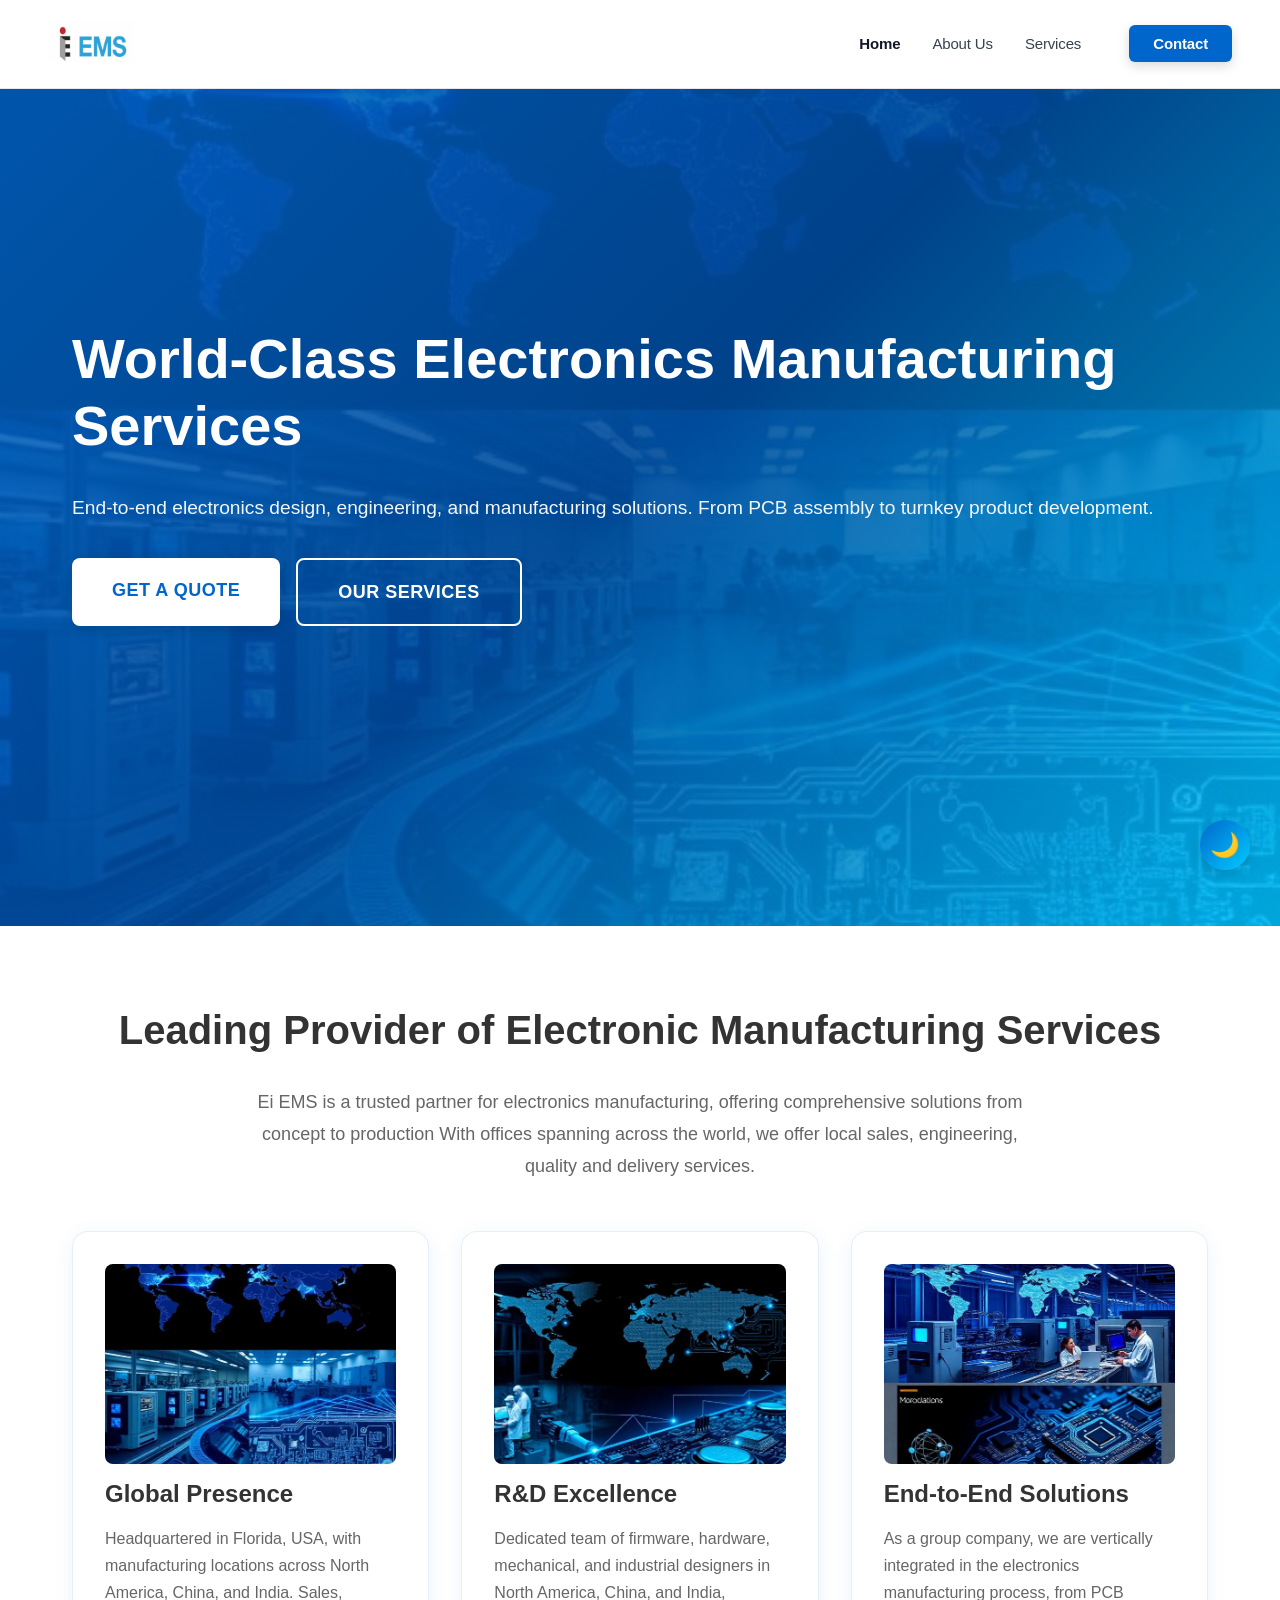
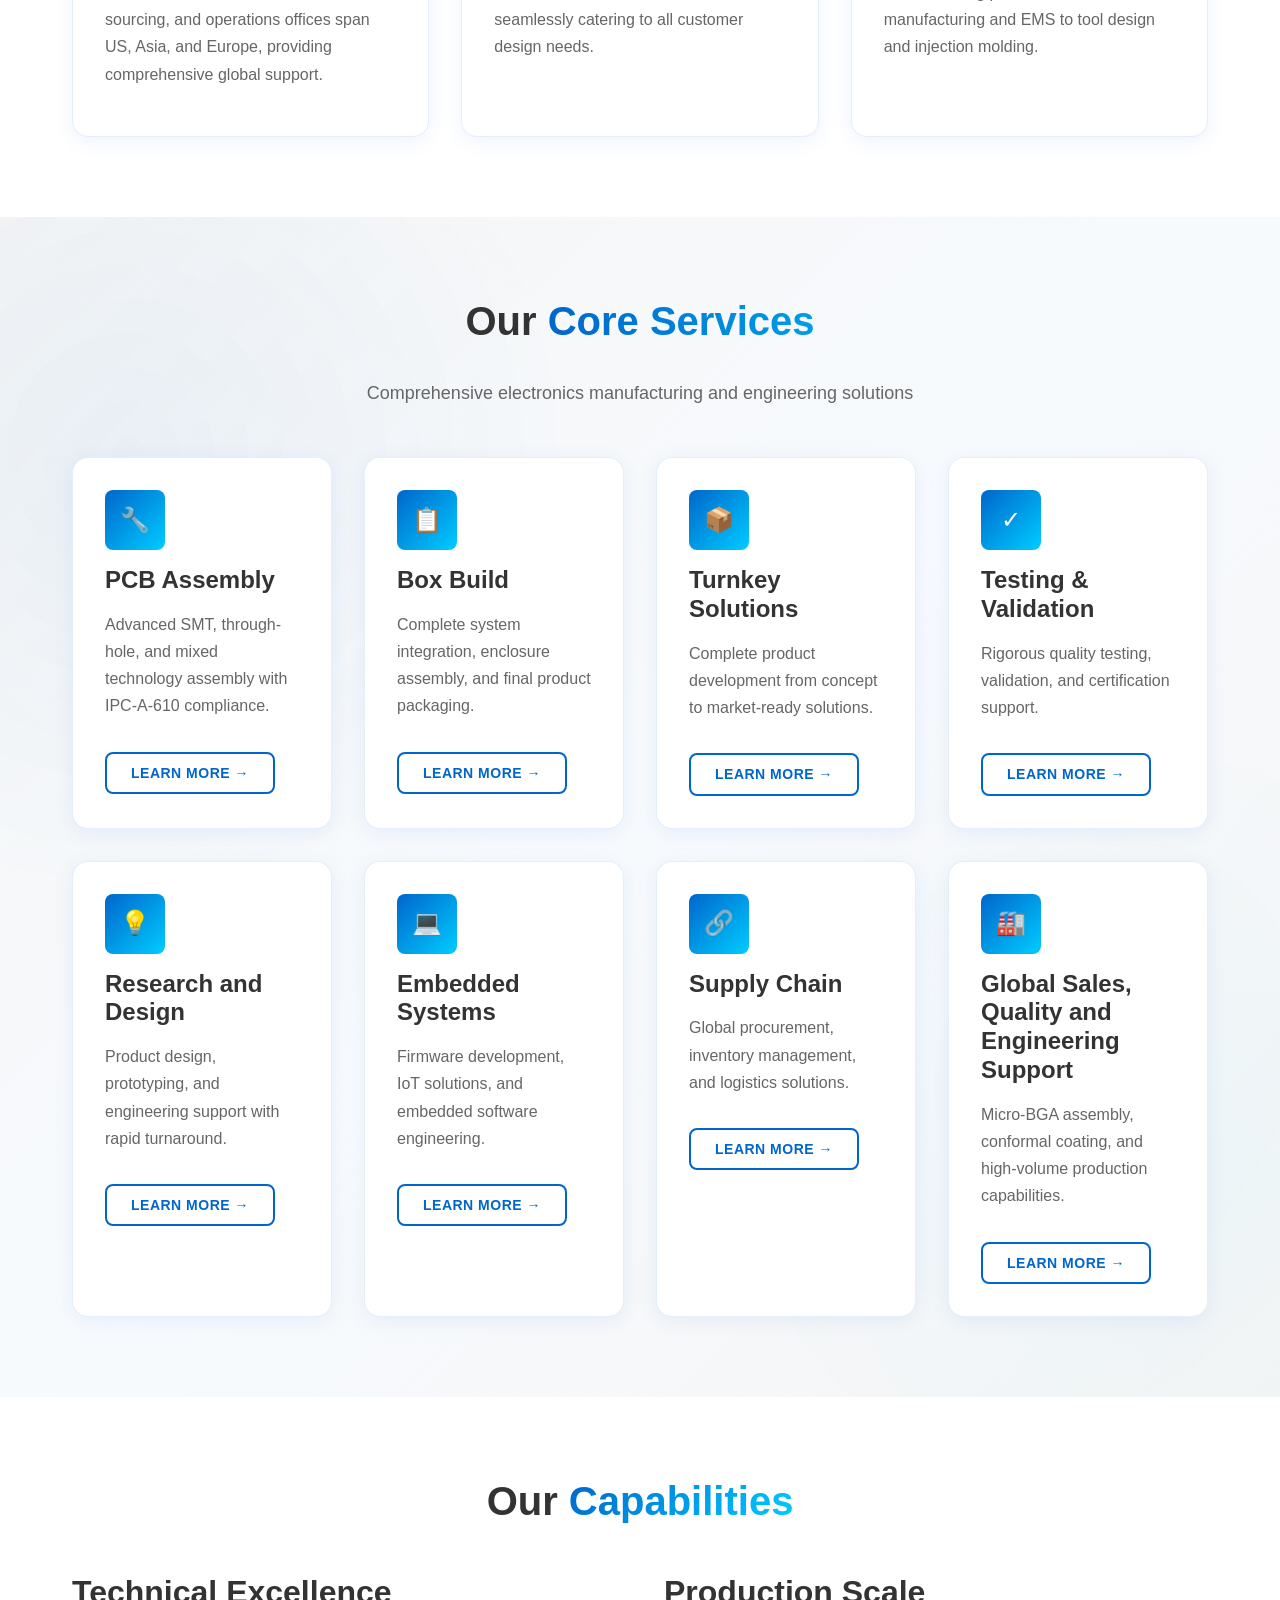
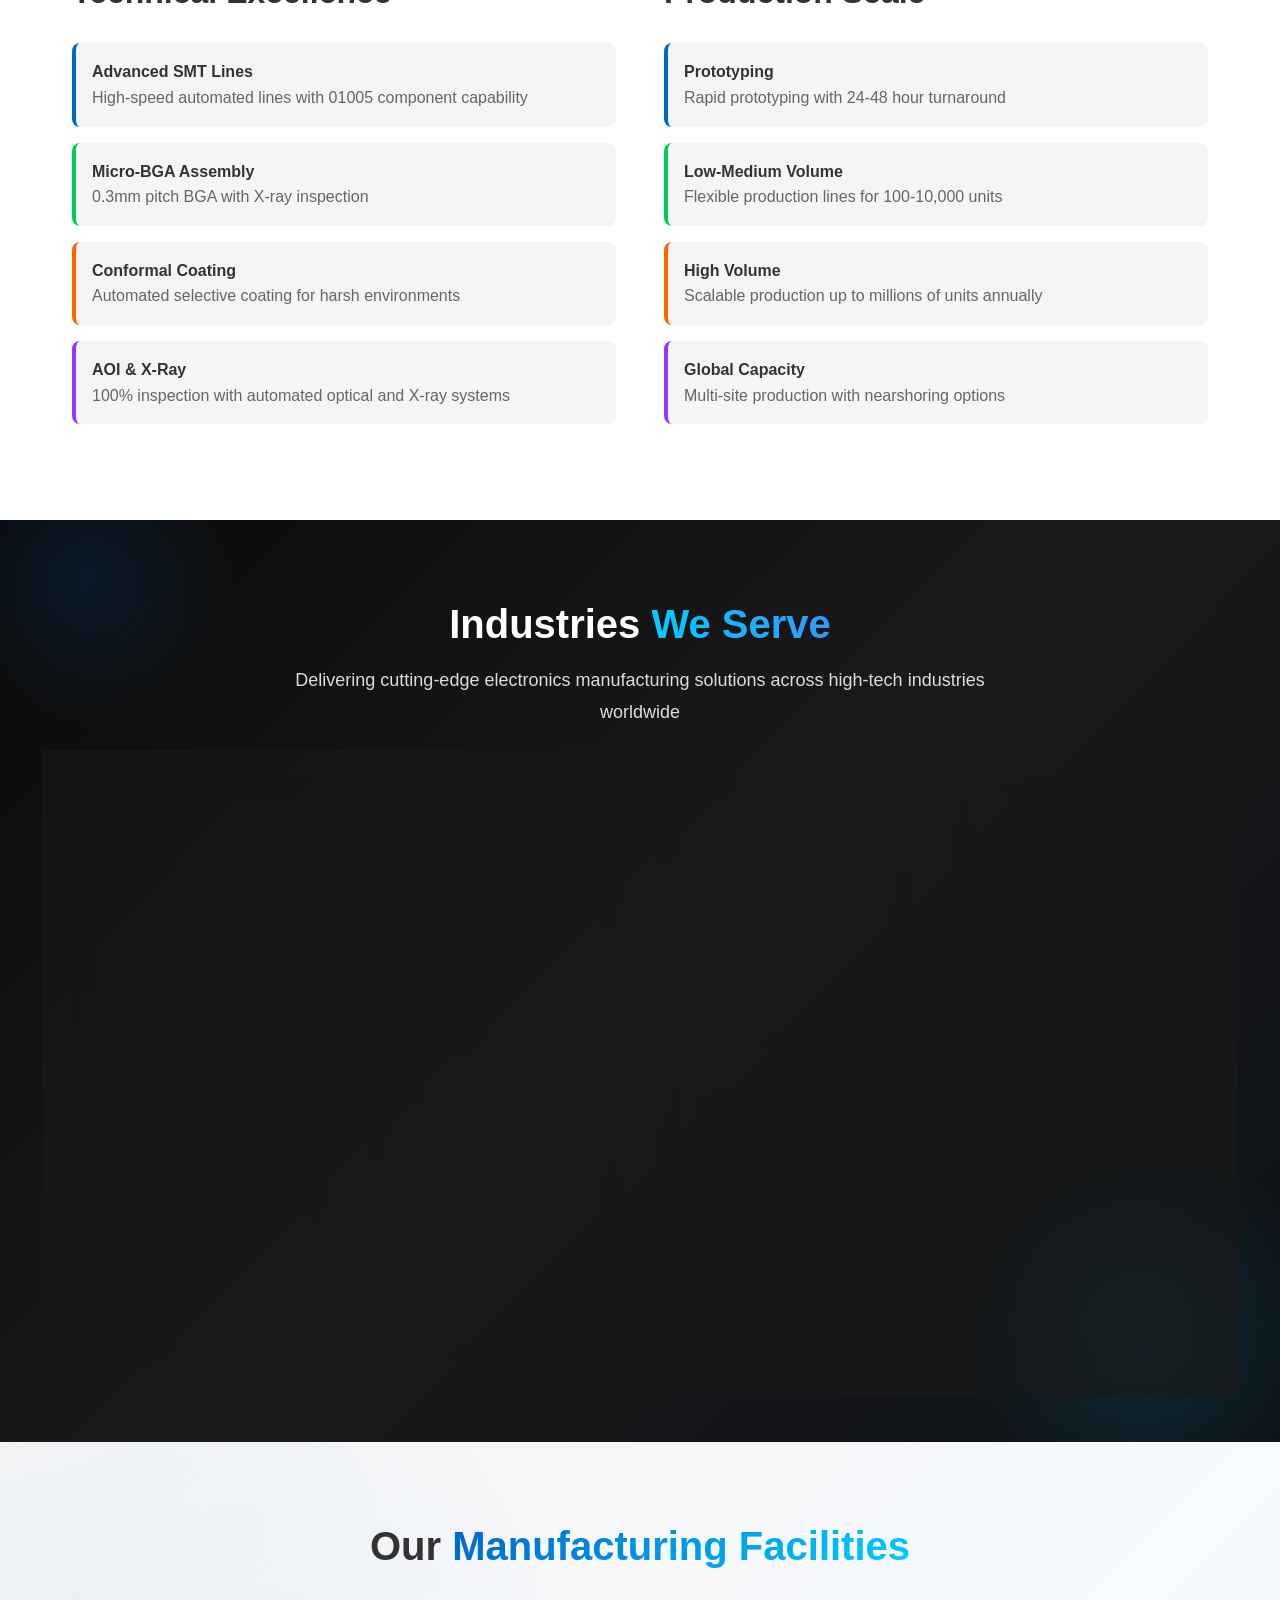
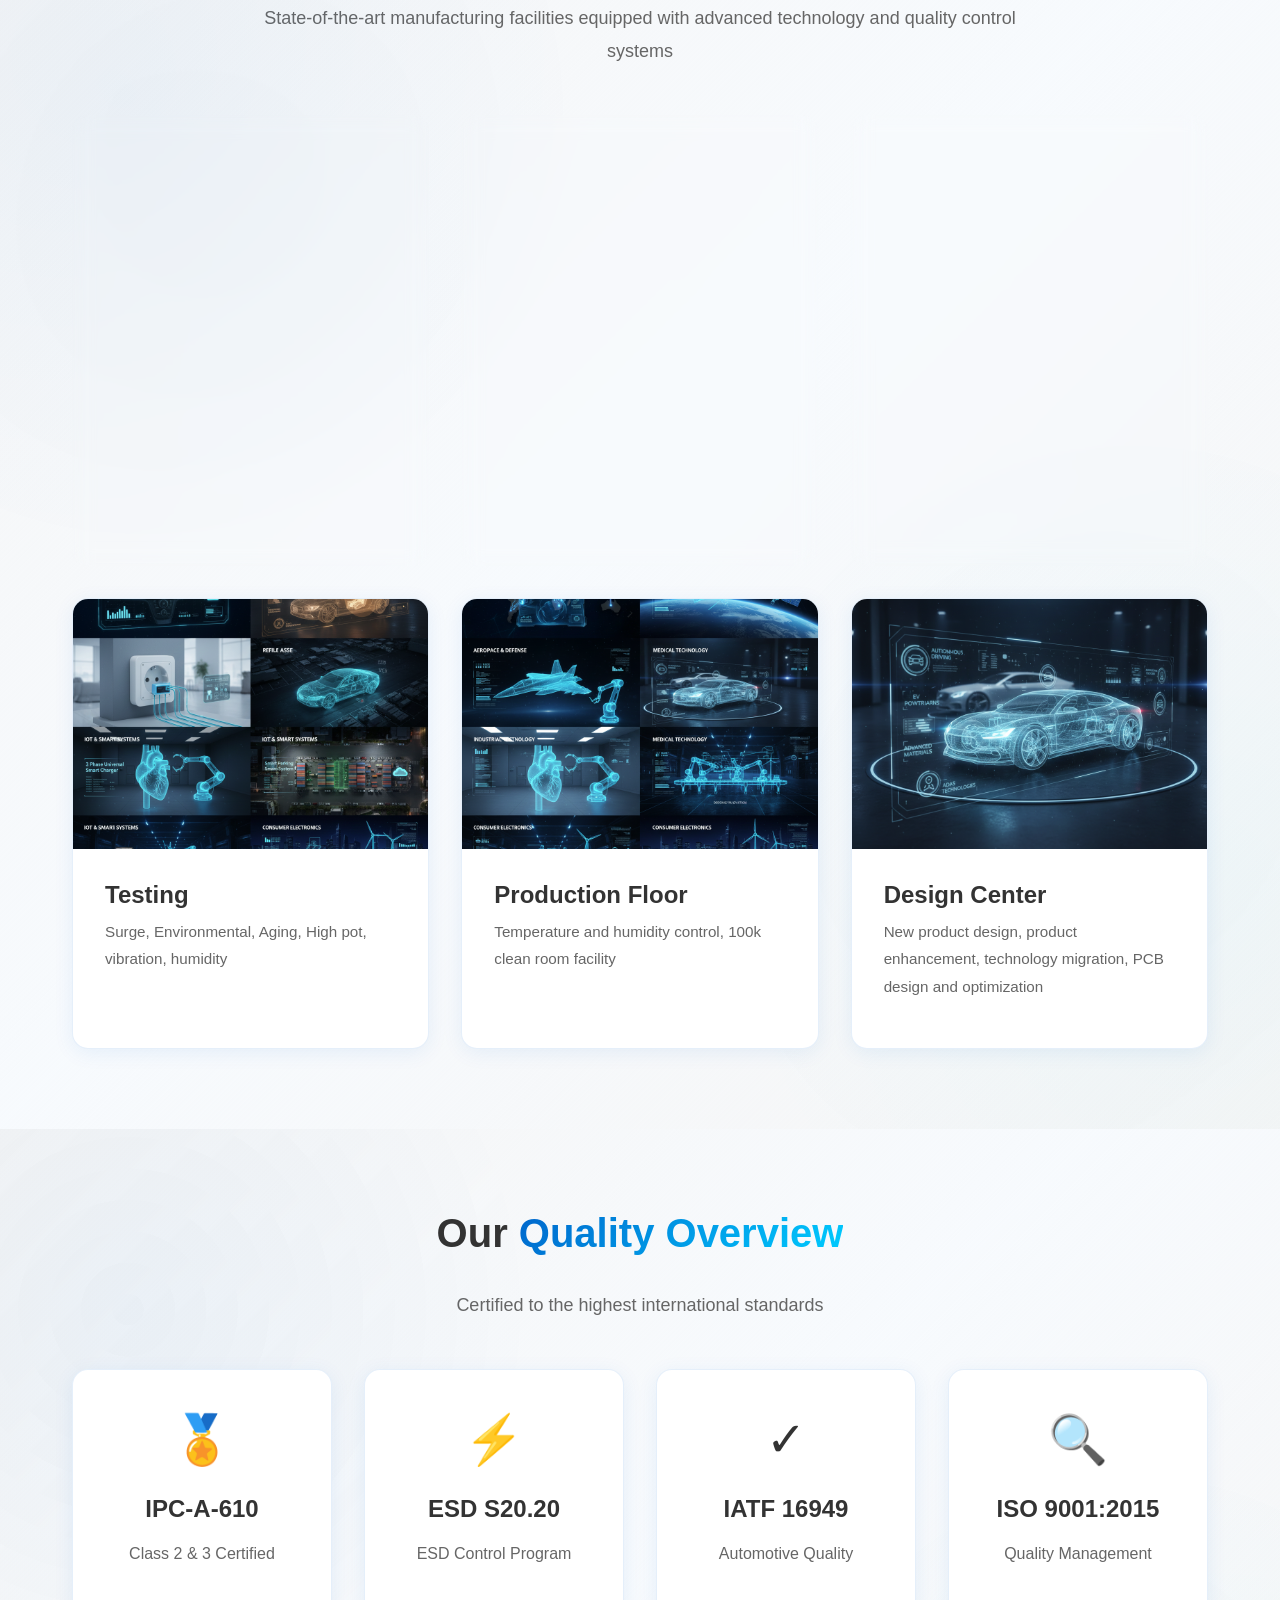
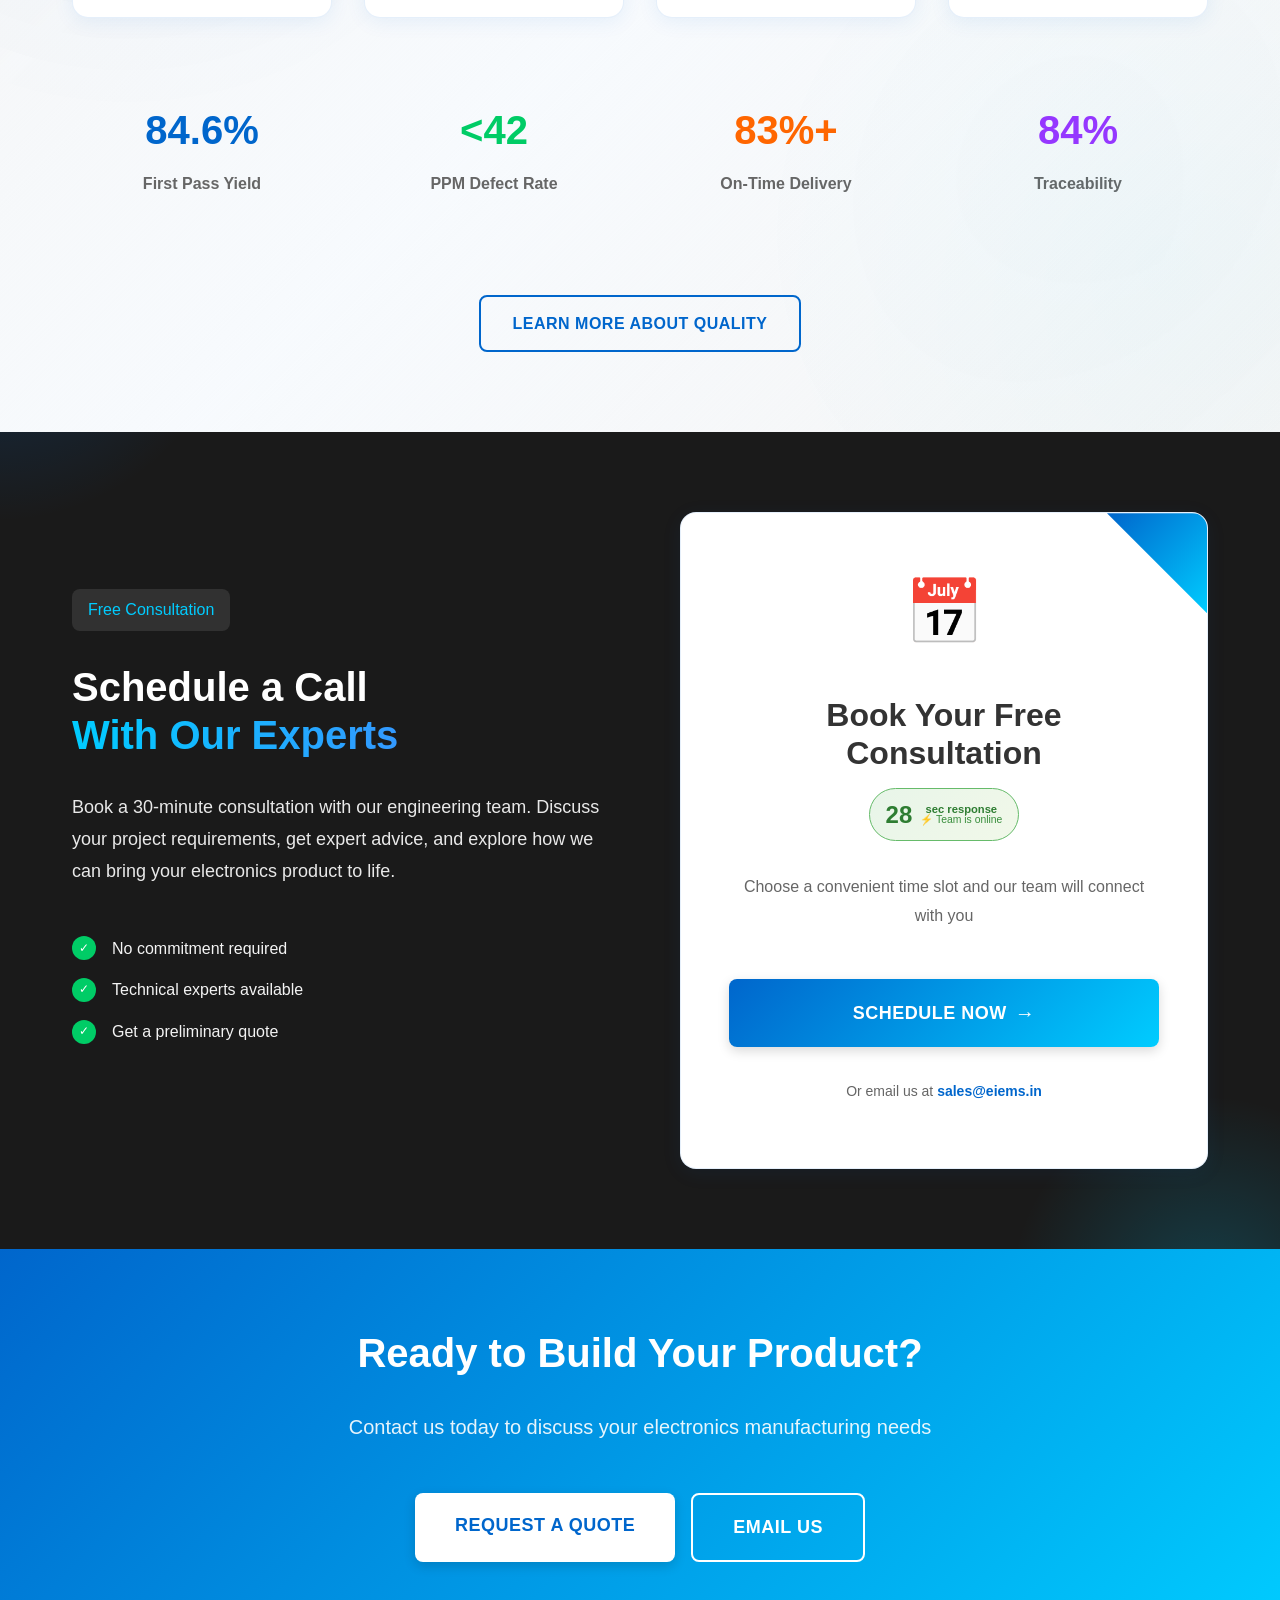
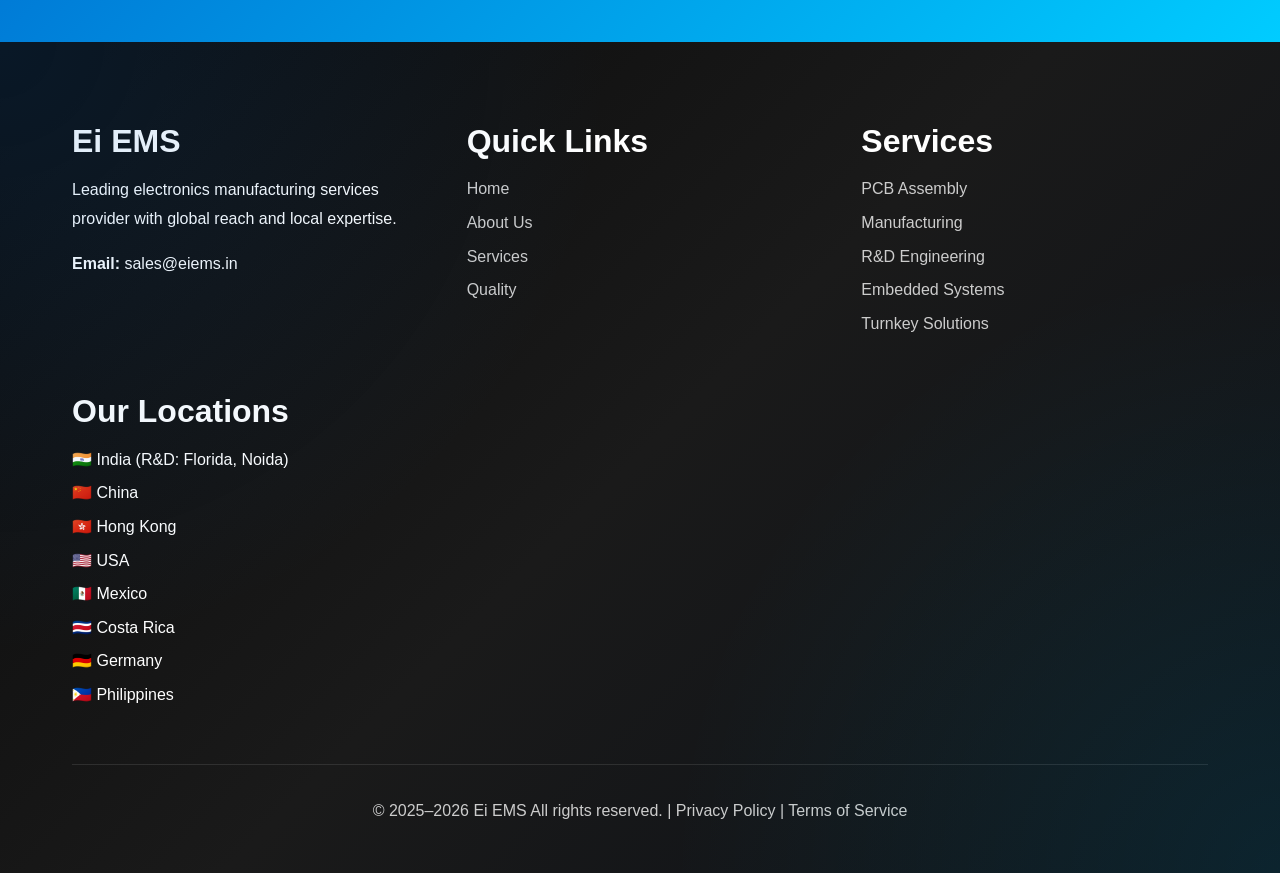
==== commit 0e67e0da: "fix" ====
--- a/index.html
+++ b/index.html
@@ -1,4 +1,4 @@
-<!DOCTYPE html>
+`<!DOCTYPE html>
 <html lang="en">
 <head>
     <!-- Meta Tags -->
@@ -85,8 +85,18 @@
 
         <div class="container" style="position: relative; z-index: 2;">
             <div class="hero-content">
-                <h1>World-Class Electronics Manufacturing Services</h1>
-                <p>End-to-end electronics design, engineering, and manufacturing solutions. From PCB assembly to turnkey product development.</p>
+                <h1 id="heroHeading" style="opacity: 0; transform: translateY(20px); transition: opacity 0.8s ease, transform 0.8s ease;">World-Class Electronics Manufacturing Services</h1>
+                <p style="font-size: 1.2rem;">End-to-end electronics design, engineering, and manufacturing solutions. From PCB assembly to turnkey product development.</p>
+                <script>
+                (function() {
+                    var el = document.getElementById('heroHeading');
+                    if (!el) return;
+                    setTimeout(function() {
+                        el.style.opacity = '1';
+                        el.style.transform = 'translateY(0)';
+                    }, 100);
+                })();
+                </script>
                 <div class="hero-buttons">
                     <a href="contact.html" class="btn btn-white btn-large">Get a Quote</a>
                     <a href="services.html" class="btn btn-outline btn-large" style="border-color: var(--white); color: var(--white);">Our Services</a>
@@ -111,21 +121,21 @@
             <div class="grid grid-3">
                 <!-- Global Presence -->
                 <div class="card scroll-reveal">
-                    <img src="assets/images/image1.jpeg" alt="Global Manufacturing Presence" style="width: 100%; height: 200px; object-fit: cover; border-radius: var(--radius-md); margin-bottom: var(--spacing-sm);">
+                    <img src="assets/images/image1.jpeg" alt="Global Manufacturing Presence" loading="lazy" style="width: 100%; height: 200px; object-fit: cover; border-radius: var(--radius-md); margin-bottom: var(--spacing-sm);">
                     <h3 class="card-title">Global Presence</h3>
                     <p class="card-text">Headquartered in Florida, USA, with manufacturing locations across North America, China, and India. Sales, sourcing, and operations offices span US, Asia, and Europe, providing comprehensive global support.</p>
                 </div>
 
                 <!-- R&D Excellence -->
                 <div class="card scroll-reveal">
-                    <img src="assets/images/image2.jpeg" alt="R&D Excellence" style="width: 100%; height: 200px; object-fit: cover; border-radius: var(--radius-md); margin-bottom: var(--spacing-sm);">
+                    <img src="assets/images/image2.jpeg" alt="R&D Excellence" loading="lazy" style="width: 100%; height: 200px; object-fit: cover; border-radius: var(--radius-md); margin-bottom: var(--spacing-sm);">
                     <h3 class="card-title">R&D Excellence</h3>
                     <p class="card-text">Dedicated team of firmware, hardware, mechanical, and industrial designers in North America, China, and India, seamlessly catering to all customer design needs.</p>
                 </div>
 
                 <!-- End-to-End Solutions -->
                 <div class="card scroll-reveal">
-                    <img src="assets/images/image3.jpeg" alt="End-to-End Solutions" style="width: 100%; height: 200px; object-fit: cover; border-radius: var(--radius-md); margin-bottom: var(--spacing-sm);">
+                    <img src="assets/images/image3.jpeg" alt="End-to-End Solutions" loading="lazy" style="width: 100%; height: 200px; object-fit: cover; border-radius: var(--radius-md); margin-bottom: var(--spacing-sm);">
                     <h3 class="card-title">End-to-End Solutions</h3>
                     <p class="card-text">As a group company, we are vertically integrated in the electronics manufacturing process, from PCB manufacturing and EMS to tool design and injection molding.</p>
                 </div>
@@ -416,7 +426,6 @@
             </div>
 
             <div class="grid grid-2" style="gap: var(--spacing-lg);">
-                Telematics Case Study
                 <div class="card scroll-reveal">
                     <div style="display: inline-block; background: var(--gradient-primary); color: var(--white); padding: 0.5rem 1rem; border-radius: var(--radius-sm); margin-bottom: var(--spacing-sm); font-size: 0.875rem; font-weight: 600;">
                         Automotive
@@ -437,7 +446,6 @@
                     </div>
                 </div>
 
-                Medical Device Case Study
                 <div class="card scroll-reveal">
                     <div style="display: inline-block; background: linear-gradient(135deg, #00cc66 0%, #00ffcc 100%); color: var(--white); padding: 0.5rem 1rem; border-radius: var(--radius-sm); margin-bottom: var(--spacing-sm); font-size: 0.875rem; font-weight: 600;">
                         Medical Devices
@@ -458,8 +466,7 @@
                     </div>
                 </div>
 
-                Automotive ECU Case Study
-                 <div class="card scroll-reveal">
+                <div class="card scroll-reveal">
                     <div style="display: inline-block; background: var(--gradient-accent); color: var(--white); padding: 0.5rem 1rem; border-radius: var(--radius-sm); margin-bottom: var(--spacing-sm); font-size: 0.875rem; font-weight: 600;">
                         Automotive
                     </div>
@@ -477,10 +484,9 @@
                             <p style="font-size: 0.8rem; color: var(--text-secondary); margin: 0;">Units/Month</p>
                         </div>
                     </div>
-                </div> -->
-
-                <!-- Industrial IoT Case Study -->
-                <!-- <div class="card scroll-reveal">
+                </div>
+
+                <div class="card scroll-reveal">
                     <div style="display: inline-block; background: linear-gradient(135deg, #9933ff 0%, #cc66ff 100%); color: var(--white); padding: 0.5rem 1rem; border-radius: var(--radius-sm); margin-bottom: var(--spacing-sm); font-size: 0.875rem; font-weight: 600;">
                         Industrial IoT
                     </div>
@@ -499,13 +505,13 @@
                         </div>
                     </div>
                 </div>
-            </div> -->
-
-            <!-- <div class="text-center mt-lg">
+            </div>
+
+            <div class="text-center mt-lg">
                 <a href="case-studies.html" class="btn btn-outline">View All Case Studies</a>
             </div>
         </div>
-    </section>   -->
+    </section> -->
 
 
 
@@ -525,7 +531,7 @@
 
             <div class="grid grid-3" style="gap: var(--spacing-md);">
                 <div class="card scroll-reveal" style="padding: 0; overflow: hidden;">
-                    <img src="assets/images/image12.png" alt="Manufacturing Facility" style="width: 100%; height: 250px; object-fit: cover;">
+                    <img src="assets/images/image12.png" alt="Manufacturing Facility" loading="lazy" style="width: 100%; height: 250px; object-fit: cover;">
                     <div style="padding: var(--spacing-md);">
                         <h4 style="margin-bottom: 0.5rem;">Surface Mount Technology</h4>
                         <p style="color: var(--text-secondary); font-size: 0.95rem;">Advanced high speed SMT lines</p>
@@ -533,7 +539,7 @@
                 </div>
 
                 <div class="card scroll-reveal" style="padding: 0; overflow: hidden;">
-                    <img src="assets/images/image13.png" alt="Quality Control" style="width: 100%; height: 250px; object-fit: cover;">
+                    <img src="assets/images/image13.png" alt="Quality Control" loading="lazy" style="width: 100%; height: 250px; object-fit: cover;">
                     <div style="padding: var(--spacing-md);">
                         <h4 style="margin-bottom: 0.5rem;">Through Hole</h4>
                         <p style="color: var(--text-secondary); font-size: 0.95rem;">High speed through hole insertion lines, Robotic soldering, Selective soldering, automated conformal coating</p>
@@ -541,7 +547,7 @@
                 </div>
 
                 <div class="card scroll-reveal" style="padding: 0; overflow: hidden;">
-                    <img src="assets/images/image14.png" alt="Testing Lab" style="width: 100%; height: 250px; object-fit: cover;">
+                    <img src="assets/images/image14.png" alt="Testing Lab" loading="lazy" style="width: 100%; height: 250px; object-fit: cover;">
                     <div style="padding: var(--spacing-md);">
                         <h4 style="margin-bottom: 0.5rem;">Quality and Inspection</h4>
                         <p style="color: var(--text-secondary); font-size: 0.95rem;">SPI, AOI, ICT, X-Ray, FCT</p>
@@ -549,7 +555,7 @@
                 </div>
 
                 <div class="card scroll-reveal" style="padding: 0; overflow: hidden;">
-                    <img src="assets/images/image15.png" alt="Assembly Line" style="width: 100%; height: 250px; object-fit: cover;">
+                    <img src="assets/images/image15.png" alt="Assembly Line" loading="lazy" style="width: 100%; height: 250px; object-fit: cover;">
                     <div style="padding: var(--spacing-md);">
                         <h4 style="margin-bottom: 0.5rem;">Testing</h4>
                         <p style="color: var(--text-secondary); font-size: 0.95rem;">Surge, Environmental, Aging, High pot, vibration, humidity</p>
@@ -557,7 +563,7 @@
                 </div>
 
                 <div class="card scroll-reveal" style="padding: 0; overflow: hidden;">
-                    <img src="assets/images/image16.png" alt="Production Floor" style="width: 100%; height: 250px; object-fit: cover;">
+                    <img src="assets/images/image16.png" alt="Production Floor" loading="lazy" style="width: 100%; height: 250px; object-fit: cover;">
                     <div style="padding: var(--spacing-md);">
                         <h4 style="margin-bottom: 0.5rem;">Production Floor</h4>
                         <p style="color: var(--text-secondary); font-size: 0.95rem;">Temperature and humidity control, 100k clean room facility</p>
@@ -565,7 +571,7 @@
                 </div>
 
                 <div class="card scroll-reveal" style="padding: 0; overflow: hidden;">
-                    <img src="assets/images/image17.png" alt="R&D Center" style="width: 100%; height: 250px; object-fit: cover;">
+                    <img src="assets/images/image17.png" alt="R&D Center" loading="lazy" style="width: 100%; height: 250px; object-fit: cover;">
                     <div style="padding: var(--spacing-md);">
                         <h4 style="margin-bottom: 0.5rem;">Design Center</h4>
                         <p style="color: var(--text-secondary); font-size: 0.95rem;">New product design, product enhancement, technology migration, PCB design and optimization</p>
@@ -582,7 +588,7 @@
     <section class="section-light">
         <div class="container">
             <div class="text-center mb-lg">
-                <h2>Qur <span class="text-gradient">Quality Overview</span></h2>
+                <h2>Our <span class="text-gradient">Quality Overview</span></h2>
                 <p style="font-size: 1.125rem; color: var(--text-secondary);">
                     Certified to the highest international standards
                 </p>
@@ -613,23 +619,58 @@
 
             <!-- Quality Metrics -->
             <div class="grid grid-4" style="margin-top: var(--spacing-lg);">
-                <div class="text-center" style="padding: var(--spacing-md);">
-                    <div style="font-size: 2.5rem; font-weight: 700; color: var(--primary-blue); margin-bottom: 0.5rem;">99.8%</div>
+                <div class="text-center stat-counter-box" style="padding: var(--spacing-md);">
+                    <div class="stat-counter" data-target="99.8" data-suffix="%" style="font-size: 2.5rem; font-weight: 700; color: var(--primary-blue); margin-bottom: 0.5rem;">0%</div>
                     <p style="color: var(--text-secondary); font-weight: 600;">First Pass Yield</p>
                 </div>
-                <div class="text-center" style="padding: var(--spacing-md);">
-                    <div style="font-size: 2.5rem; font-weight: 700; color: var(--accent-green); margin-bottom: 0.5rem;">&lt;50</div>
+                <div class="text-center stat-counter-box" style="padding: var(--spacing-md);">
+                    <div class="stat-counter" data-target="50" data-prefix="&lt;" style="font-size: 2.5rem; font-weight: 700; color: var(--accent-green); margin-bottom: 0.5rem;">0</div>
                     <p style="color: var(--text-secondary); font-weight: 600;">PPM Defect Rate</p>
                 </div>
-                <div class="text-center" style="padding: var(--spacing-md);">
-                    <div style="font-size: 2.5rem; font-weight: 700; color: var(--accent-orange); margin-bottom: 0.5rem;">98%+</div>
+                <div class="text-center stat-counter-box" style="padding: var(--spacing-md);">
+                    <div class="stat-counter" data-target="98" data-suffix="%+" style="font-size: 2.5rem; font-weight: 700; color: var(--accent-orange); margin-bottom: 0.5rem;">0%</div>
                     <p style="color: var(--text-secondary); font-weight: 600;">On-Time Delivery</p>
                 </div>
-                <div class="text-center" style="padding: var(--spacing-md);">
-                    <div style="font-size: 2.5rem; font-weight: 700; color: var(--accent-purple); margin-bottom: 0.5rem;">100%</div>
+                <div class="text-center stat-counter-box" style="padding: var(--spacing-md);">
+                    <div class="stat-counter" data-target="100" data-suffix="%" style="font-size: 2.5rem; font-weight: 700; color: var(--accent-purple); margin-bottom: 0.5rem;">0%</div>
                     <p style="color: var(--text-secondary); font-weight: 600;">Traceability</p>
                 </div>
             </div>
+
+            <script>
+            (function() {
+                var animated = false;
+                function animateCounters() {
+                    if (animated) return;
+                    var boxes = document.querySelectorAll('.stat-counter-box');
+                    var section = boxes[0] && boxes[0].closest('section');
+                    if (!section) return;
+                    var rect = section.getBoundingClientRect();
+                    if (rect.top < window.innerHeight - 100) {
+                        animated = true;
+                        document.querySelectorAll('.stat-counter').forEach(function(el) {
+                            var target = parseFloat(el.dataset.target);
+                            var prefix = el.dataset.prefix || '';
+                            var suffix = el.dataset.suffix || '';
+                            var isDecimal = target % 1 !== 0;
+                            var duration = 1800;
+                            var start = performance.now();
+                            function update(now) {
+                                var elapsed = now - start;
+                                var progress = Math.min(elapsed / duration, 1);
+                                var ease = 1 - Math.pow(1 - progress, 3);
+                                var value = target * ease;
+                                el.textContent = prefix + (isDecimal ? value.toFixed(1) : Math.floor(value)) + suffix;
+                                if (progress < 1) requestAnimationFrame(update);
+                            }
+                            requestAnimationFrame(update);
+                        });
+                    }
+                }
+                window.addEventListener('scroll', animateCounters, { passive: true });
+                animateCounters();
+            })();
+            </script>
 
             <div class="text-center mt-lg">
                 <a href="quality.html" class="btn btn-outline">Learn More About Quality</a>
@@ -685,9 +726,32 @@
 
                         <div style="font-size: 4rem; margin-bottom: var(--spacing-md);">📅</div>
                         <h3 style="color: var(--text-primary); margin-bottom: var(--spacing-sm);">Book Your Free Consultation</h3>
+
+                        <!-- 30-second response badge -->
+                        <div style="display: flex; align-items: center; justify-content: center; gap: 0.5rem; background: linear-gradient(135deg, #e8f5e9, #f1f8e9); border: 1.5px solid #66bb6a; border-radius: 50px; padding: 0.4rem 1rem; margin-bottom: var(--spacing-md); width: fit-content; margin-left: auto; margin-right: auto;">
+                            <span id="responseTimer" style="font-size: 1.5rem; font-weight: 800; color: #2e7d32; font-variant-numeric: tabular-nums; min-width: 2ch;">30</span>
+                            <div>
+                                <div style="font-size: 0.7rem; font-weight: 700; color: #2e7d32; line-height: 1;">sec response</div>
+                                <div style="font-size: 0.65rem; color: #388e3c; line-height: 1;">⚡ Team is online</div>
+                            </div>
+                        </div>
+
                         <p style="color: var(--text-secondary); margin-bottom: var(--spacing-lg);">
                             Choose a convenient time slot and our team will connect with you
                         </p>
+
+                        <script>
+                        (function() {
+                            var count = 30;
+                            var el = document.getElementById('responseTimer');
+                            if (!el) return;
+                            var interval = setInterval(function() {
+                                count--;
+                                if (count <= 0) count = 30;
+                                el.textContent = count;
+                            }, 1000);
+                        })();
+                        </script>
 
                         <a href="https://calendly.com/gaurav-maarula24/30min" target="_blank" class="btn btn-primary btn-large" style="width: 100%; margin-bottom: var(--spacing-md); display: flex; align-items: center; justify-content: center; gap: 0.5rem;">
                             <span>Schedule Now</span>
@@ -709,7 +773,7 @@
          ======================================== -->
     <section style="background: linear-gradient(135deg, var(--primary-blue) 0%, var(--accent-cyan) 100%);">
         <div class="container text-center">
-            <h2 style="color: var(--white); margin-bottom: var(--spacing-md);">Ready to Get Started?</h2>
+            <h2 style="color: var(--white); margin-bottom: var(--spacing-md);">Ready to Build Your Product?</h2>
             <p style="font-size: 1.25rem; margin-bottom: var(--spacing-lg); opacity: 0.9; color: var(--white);">
                 Contact us today to discuss your electronics manufacturing needs
             </p>
@@ -768,16 +832,16 @@
                         <li>🇨🇳 China</li>
                         <li>🇭🇰 Hong Kong</li>
                         <li>🇺🇸 USA</li>
-                        <li>MX Mexico</li>
-                        <li>CR Costa Rica</li>
-                        <li>DE Germany</li>
-                        <li>PH Philippines</li>
+                        <li>🇲🇽 Mexico</li>
+                        <li>🇨🇷 Costa Rica</li>
+                        <li>🇩🇪 Germany</li>
+                        <li>🇵🇭 Philippines</li>
                     </ul>
                 </div>
             </div>
 
             <div class="footer-bottom">
-                <p>&copy; 2025 Ei EMS All rights reserved. | <a href="#">Privacy Policy</a> | <a href="#">Terms of Service</a></p>
+                <p>&copy; 2025–2026 Ei EMS All rights reserved. | <a href="#">Privacy Policy</a> | <a href="#">Terms of Service</a></p>
             </div>
         </div>
     </footer>
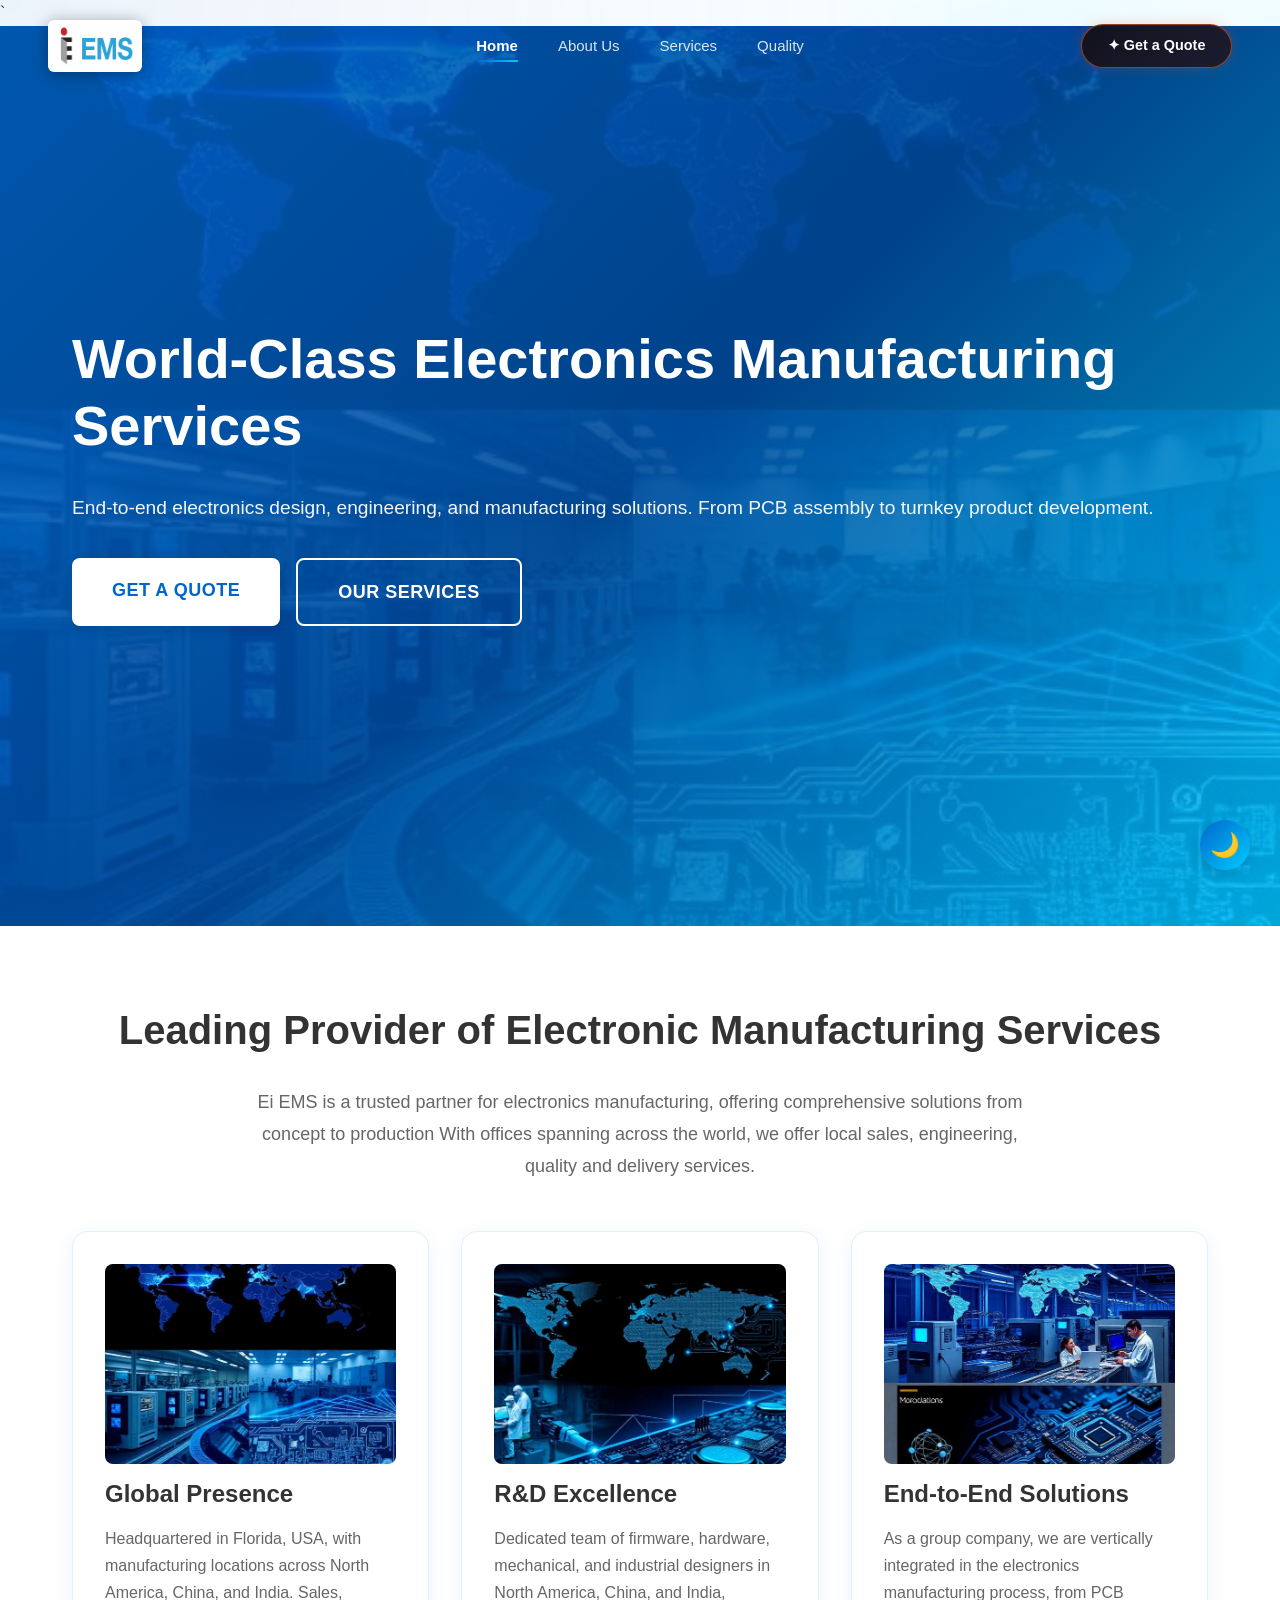
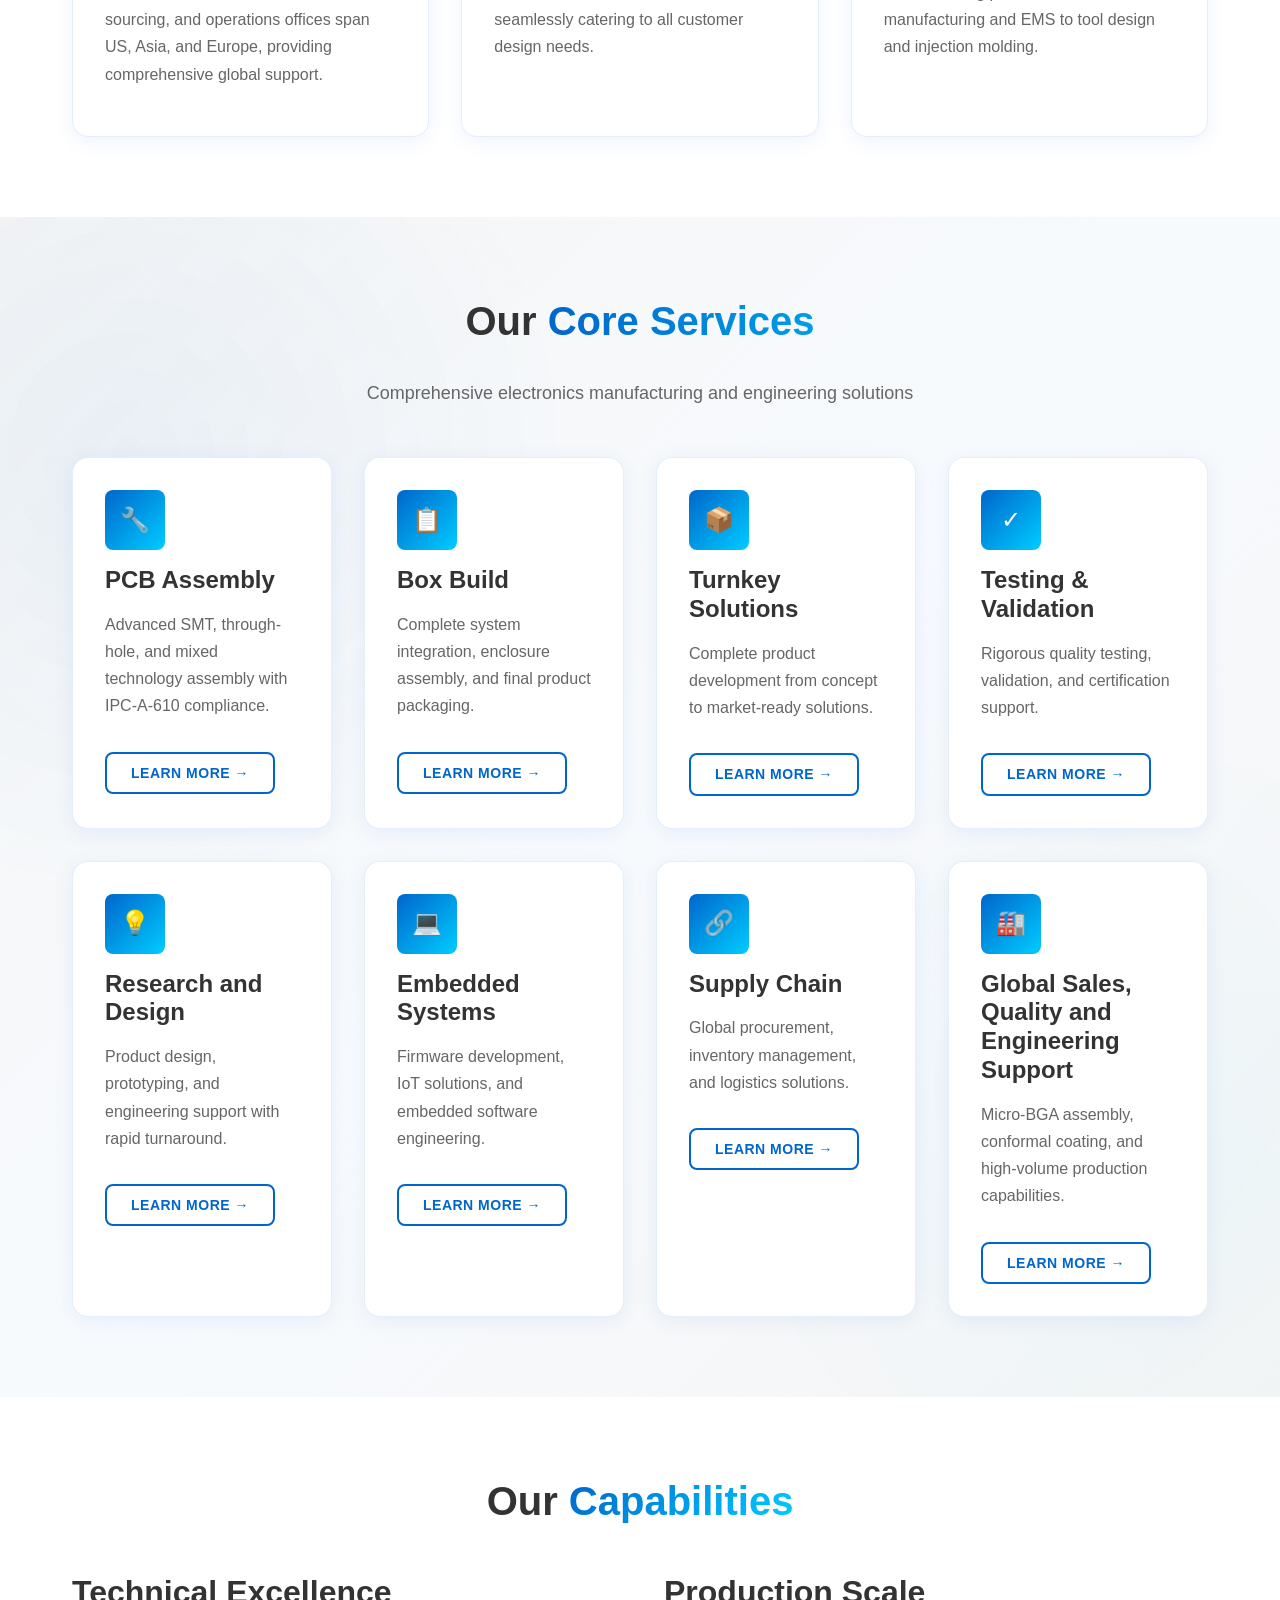
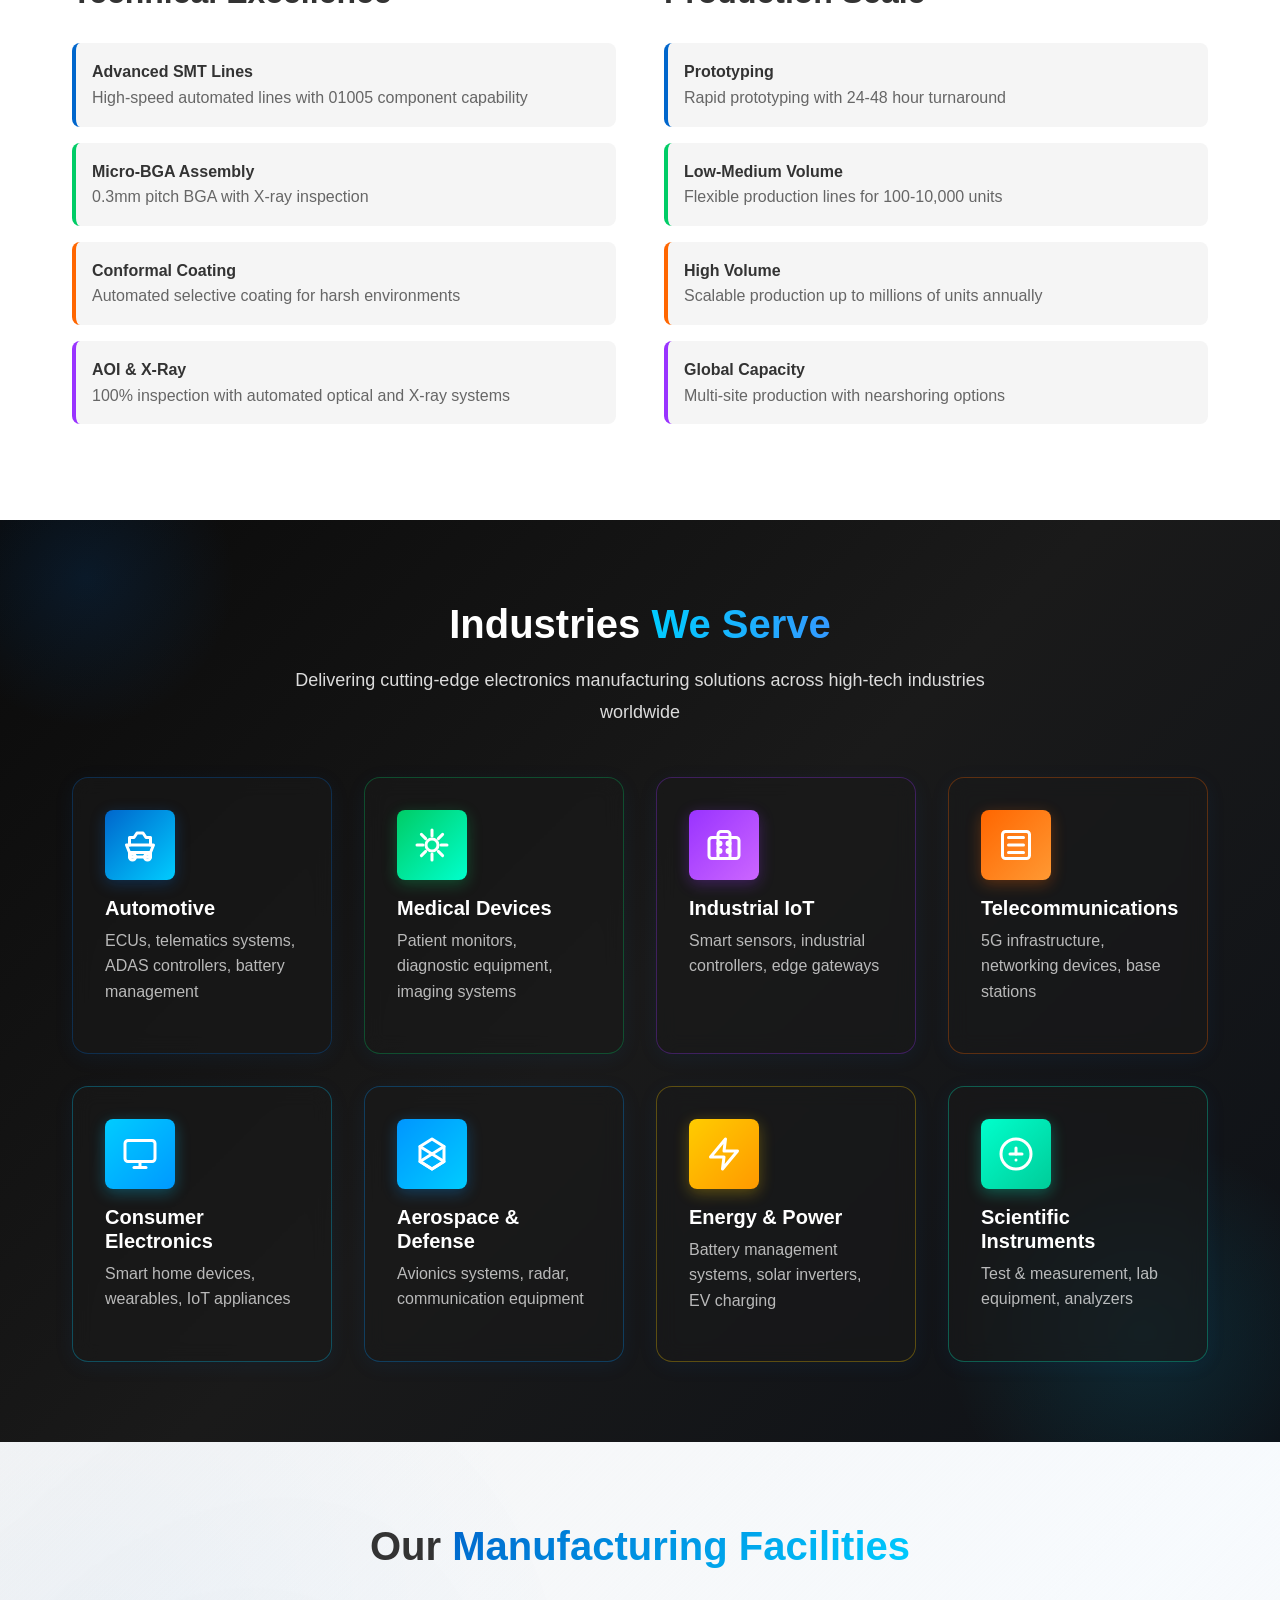
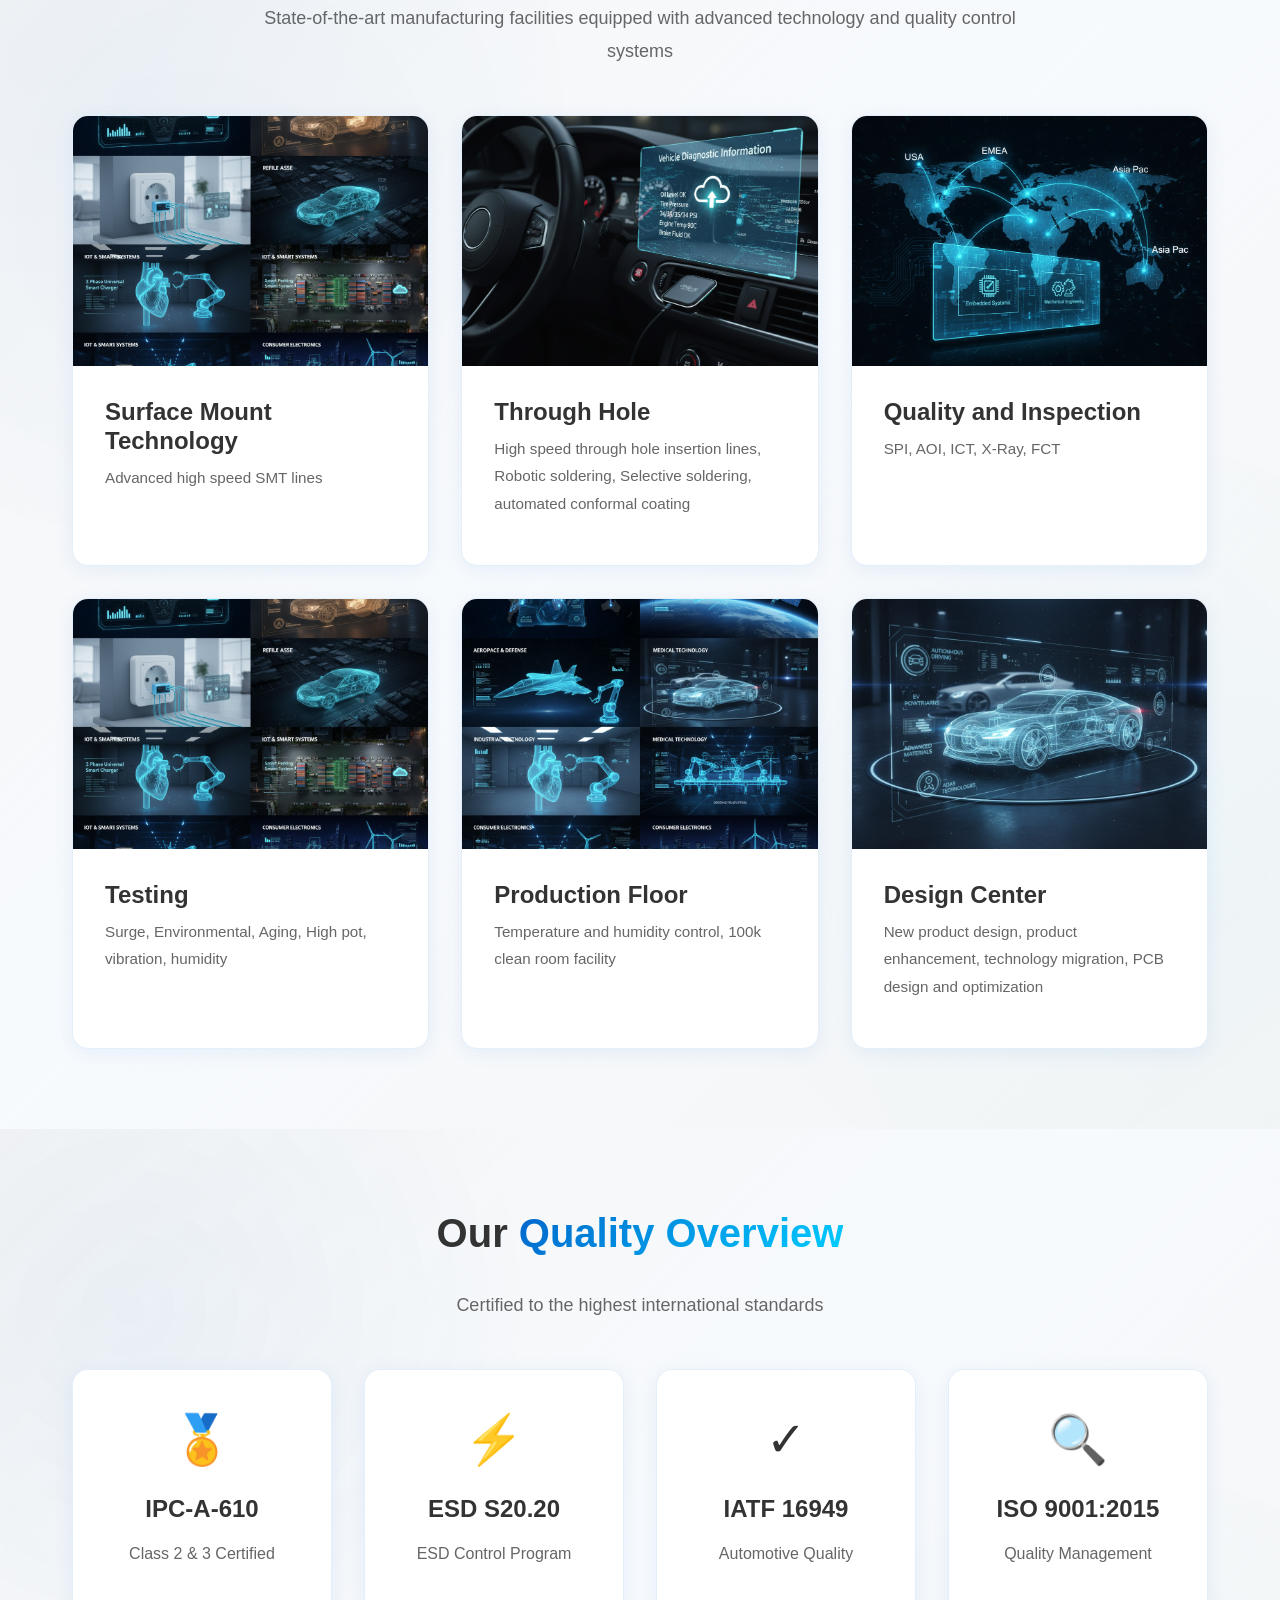
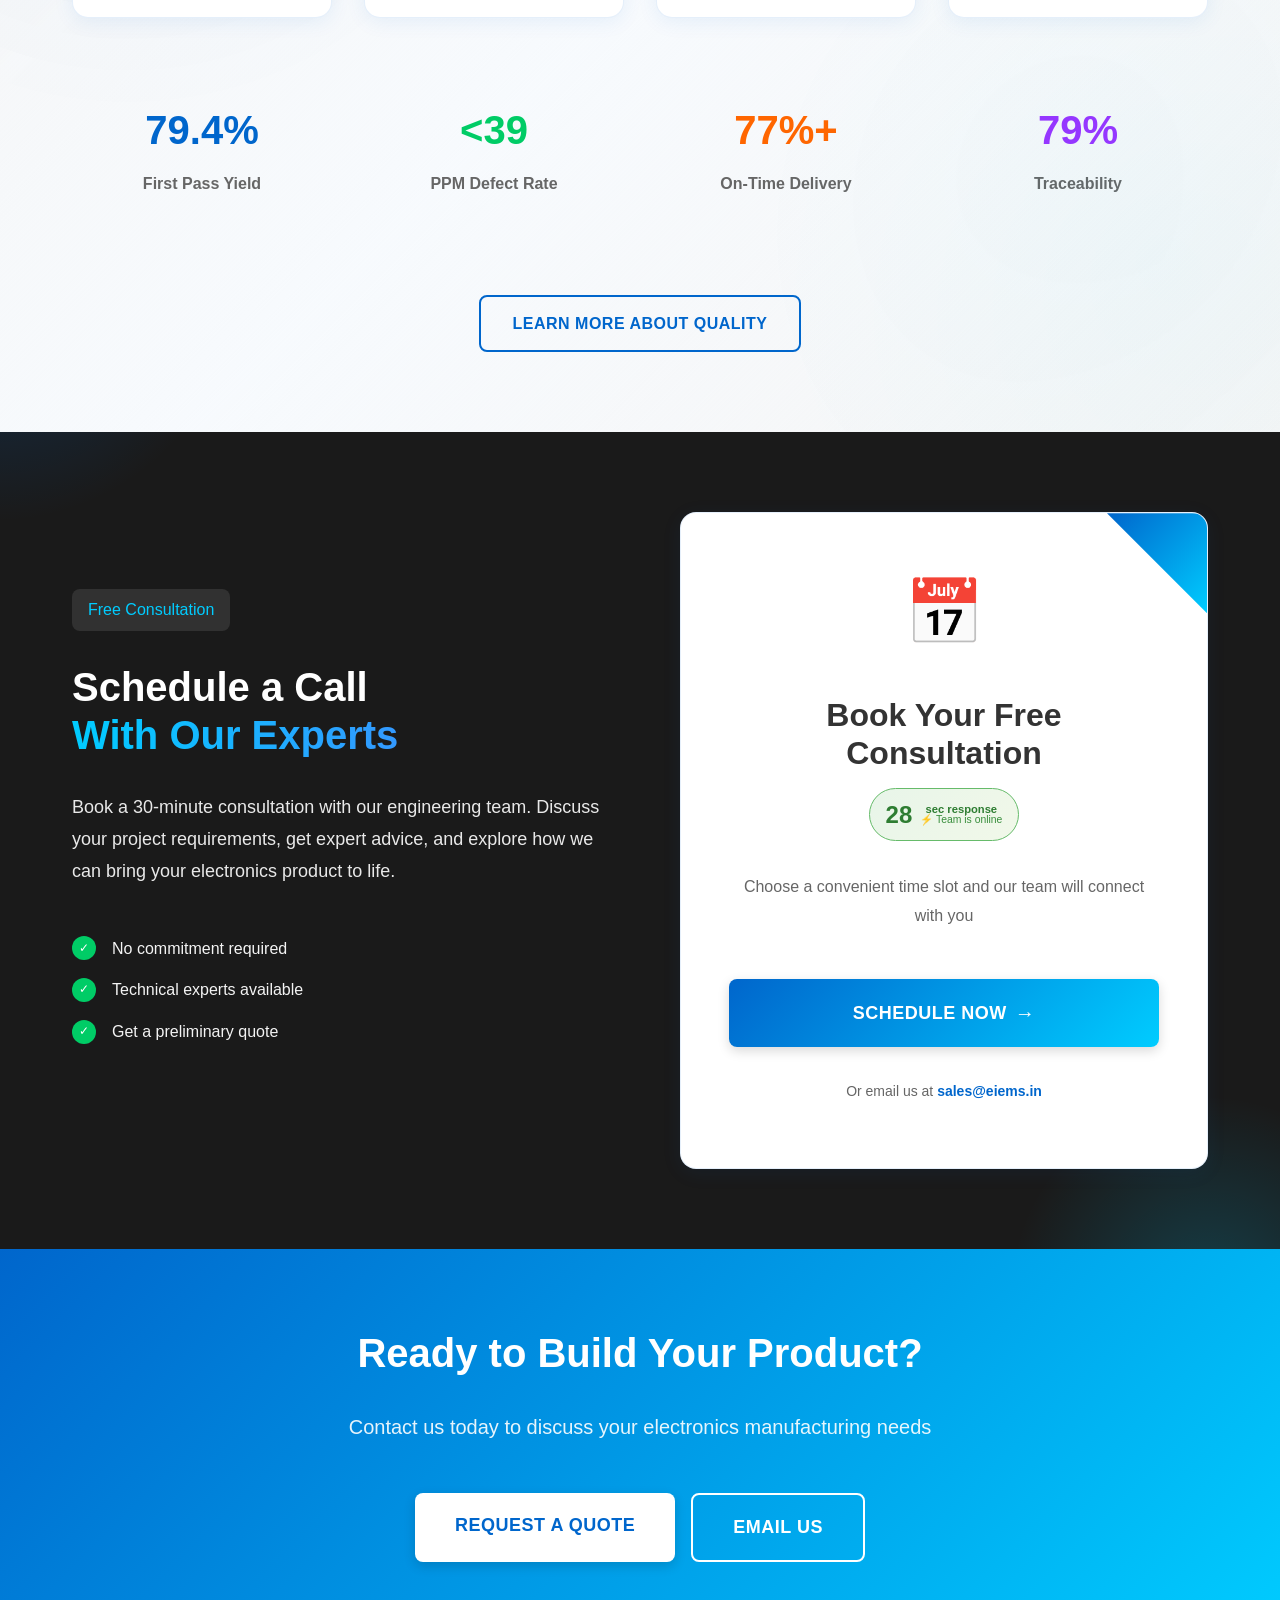
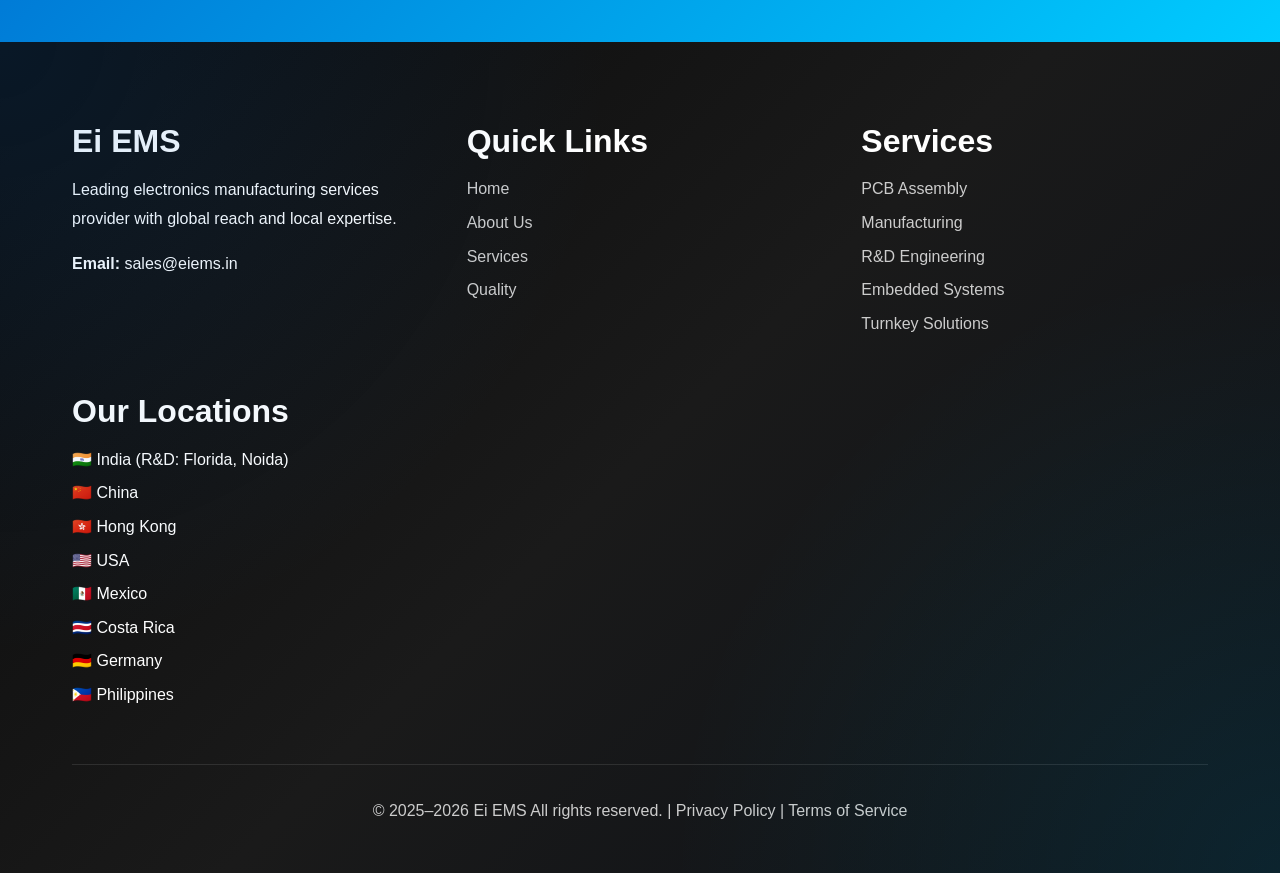
==== commit 4fc9cc23: "navbar" ====
--- a/index.html
+++ b/index.html
@@ -42,7 +42,7 @@
         <div class="navbar-container">
             <!-- Logo -->
             <a href="index.html" class="logo">
-                <img src="assets/images/Logo.jpeg" alt="iEMS India">
+                <img src="assets/images/Logo.jpeg" alt="Ei EMS">
             </a>
 
             <!-- Mobile Menu Toggle -->
@@ -52,13 +52,17 @@
                 <span></span>
             </div>
 
-            <!-- Navigation Menu -->
+            <!-- Navigation Menu (centered) -->
             <ul class="nav-menu" id="navMenu">
                 <li><a href="index.html" class="nav-link active">Home</a></li>
                 <li><a href="about.html" class="nav-link">About Us</a></li>
                 <li><a href="services.html" class="nav-link">Services</a></li>
-                <li><a href="contact.html" class="nav-link btn-primary">Contact</a></li>
+                <li><a href="quality.html" class="nav-link">Quality</a></li>
+                <li class="nav-mobile-contact"><a href="contact.html" class="nav-link">Contact</a></li>
             </ul>
+
+            <!-- CTA Button (right) -->
+            <a href="contact.html" class="nav-cta">✦ Get a Quote</a>
         </div>
     </nav>
 
--- a/assets/css/style.css
+++ b/assets/css/style.css
@@ -331,29 +331,31 @@
     top: 0;
     left: 0;
     width: 100%;
-    background: #ffffff;
-    border-bottom: 1px solid #e5e7eb;
+    background: transparent;
+    border-bottom: none;
     z-index: 1000;
-    transition: all 0.3s cubic-bezier(0.4, 0, 0.2, 1);
-}
-
-/* Scrolled state - subtle shadow */
+    transition: all 0.4s ease;
+}
+
+/* Scrolled state - dark blur */
 .navbar.scrolled {
-    background: #ffffff;
-    border-bottom: 1px solid #e5e7eb;
-    box-shadow: 0 1px 3px rgba(0, 0, 0, 0.05);
-}
-
-/* Dark theme navbar - clean dark design */
+    background: rgba(8, 12, 30, 0.90);
+    backdrop-filter: blur(20px);
+    -webkit-backdrop-filter: blur(20px);
+    border-bottom: 1px solid rgba(255, 255, 255, 0.07);
+    box-shadow: 0 4px 30px rgba(0, 0, 0, 0.3);
+}
+
+/* Dark theme navbar */
 [data-theme="dark"] .navbar {
-    background: #0a0a0a;
-    border-bottom: 1px solid #1f1f1f;
+    background: transparent;
+    border-bottom: none;
 }
 
 [data-theme="dark"] .navbar.scrolled {
-    background: #0a0a0a;
-    border-bottom: 1px solid #1f1f1f;
-    box-shadow: 0 1px 3px rgba(0, 0, 0, 0.3);
+    background: rgba(8, 12, 30, 0.95);
+    border-bottom: 1px solid rgba(255, 255, 255, 0.07);
+    box-shadow: 0 4px 30px rgba(0, 0, 0, 0.5);
 }
 
 /* Theme Toggle Button */
@@ -392,7 +394,8 @@
     padding: 1.25rem 3rem;
     max-width: 1440px;
     margin: 0 auto;
-    transition: padding 0.3s cubic-bezier(0.4, 0, 0.2, 1);
+    position: relative;
+    transition: padding 0.3s ease;
 }
 
 /* Responsive container padding */
@@ -417,117 +420,123 @@
 .logo {
     display: flex;
     align-items: center;
-    height: 48px;
-    padding: 0;
-    transition: opacity 0.2s ease;
+    text-decoration: none;
+    transition: opacity 0.3s ease, transform 0.3s ease;
 }
 
 .logo:hover {
-    opacity: 0.8;
+    opacity: 0.88;
+    transform: translateY(-1px);
 }
 
 .logo img {
-    height: 100%;
+    height: 52px;
     width: auto;
-    max-width: 200px;
+    max-width: 190px;
     object-fit: contain;
-}
-
-/* Dark mode - logo is already visible with white background */
-[data-theme="dark"] .logo img {
-    /* Logo with white background is naturally visible in dark mode */
+    filter: drop-shadow(0 2px 8px rgba(0, 0, 0, 0.35));
+    border-radius: 6px;
 }
 
 /* Responsive logo sizing */
 @media (max-width: 768px) {
-    .logo {
-        height: 50px;
-    }
-
     .logo img {
-        max-width: 180px;
+        height: 44px;
+        max-width: 160px;
     }
 }
 
 @media (max-width: 480px) {
-    .logo {
-        height: 44px;
-    }
-
     .logo img {
-        max-width: 150px;
+        height: 38px;
+        max-width: 140px;
     }
 }
 
 .nav-menu {
     display: flex;
-    gap: 2rem;
+    gap: 2.5rem;
     align-items: center;
+    position: absolute;
+    left: 50%;
+    transform: translateX(-50%);
 }
 
 .nav-link {
     position: relative;
-    color: #374151;
+    color: rgba(255, 255, 255, 0.85);
     font-weight: 500;
     font-size: 0.9375rem;
     padding: 0.5rem 0;
     transition: color 0.2s ease;
-    letter-spacing: -0.01em;
+    white-space: nowrap;
+}
+
+.nav-link::after {
+    content: '';
+    position: absolute;
+    bottom: 0;
+    left: 0;
+    width: 0;
+    height: 2px;
+    background: linear-gradient(90deg, var(--primary-blue), var(--accent-cyan));
+    transition: width 0.3s ease;
+    border-radius: 2px;
 }
 
 .nav-link:hover {
-    color: #111827;
+    color: #ffffff;
+}
+
+.nav-link:hover::after,
+.nav-link.active::after {
+    width: 100%;
 }
 
 .nav-link.active {
-    color: #111827;
+    color: #ffffff;
     font-weight: 600;
 }
 
-/* Premium Contact Button in Navbar */
-.nav-link.btn-primary {
-    background: #0066cc;
+/* CTA Button - pill style like MetaBull */
+.nav-cta {
+    background: linear-gradient(135deg, #12121e, #1c1c30);
+    border: 1px solid rgba(255, 100, 30, 0.55);
     color: #ffffff !important;
-    padding: 0.625rem 1.5rem;
-    border-radius: 6px;
+    padding: 0.6rem 1.6rem;
+    border-radius: 50px;
     font-weight: 600;
-    font-size: 0.9375rem;
-    letter-spacing: -0.01em;
-    transition: all 0.2s ease;
-    margin-left: 1rem;
-}
-
-.nav-link.btn-primary:hover {
-    background: #0052a3;
+    font-size: 0.9rem;
+    display: flex;
+    align-items: center;
+    gap: 0.4rem;
+    transition: all 0.3s ease;
+    box-shadow: 0 0 14px rgba(255, 80, 0, 0.18), inset 0 1px 0 rgba(255,255,255,0.05);
+    text-decoration: none;
+    white-space: nowrap;
+    flex-shrink: 0;
+}
+
+.nav-cta:hover {
+    border-color: rgba(255, 120, 50, 0.85);
+    box-shadow: 0 0 28px rgba(255, 80, 0, 0.35), inset 0 1px 0 rgba(255,255,255,0.08);
     transform: translateY(-1px);
-}
-
-.nav-link.btn-primary.active {
-    color: #ffffff !important;
-    background: #0066cc;
-}
-
-/* Dark mode nav links */
+    color: #ffffff;
+}
+
+/* Mobile-only contact link inside nav menu */
+.nav-mobile-contact {
+    display: none;
+}
+
+/* Dark mode nav links - already white, no change needed */
 [data-theme="dark"] .nav-link {
-    color: #9ca3af;
-}
-
-[data-theme="dark"] .nav-link:hover {
-    color: #ffffff;
-}
-
+    color: rgba(255, 255, 255, 0.80);
+}
+
+[data-theme="dark"] .nav-link:hover,
 [data-theme="dark"] .nav-link.active {
     color: #ffffff;
-    font-weight: 600;
-}
-
-[data-theme="dark"] .nav-link.btn-primary {
-    background: #0077ff;
-    color: #ffffff !important;
-}
-
-[data-theme="dark"] .nav-link.btn-primary:hover {
-    background: #0088ff;
 }
 
 .mobile-menu-toggle {
@@ -545,13 +554,13 @@
 .mobile-menu-toggle span {
     width: 24px;
     height: 2px;
-    background-color: #1f2937;
+    background-color: #ffffff;
     border-radius: 2px;
     transition: all 0.3s cubic-bezier(0.4, 0, 0.2, 1);
 }
 
 [data-theme="dark"] .mobile-menu-toggle span {
-    background-color: #e5e7eb;
+    background-color: #ffffff;
 }
 
 .mobile-menu-toggle.active span:nth-child(1) {
@@ -1041,25 +1050,35 @@
         display: flex;
     }
 
+    .mobile-menu-toggle span {
+        background-color: #ffffff;
+    }
+
+    .nav-cta {
+        display: none;
+    }
+
+    .nav-mobile-contact {
+        display: block;
+    }
+
     .nav-menu {
         position: fixed;
-        top: 77px;
+        top: 70px;
         left: -100%;
         width: 100%;
-        height: calc(100vh - 77px);
-        background: #ffffff;
+        height: calc(100vh - 70px);
+        background: rgba(8, 12, 30, 0.97);
+        backdrop-filter: blur(20px);
+        -webkit-backdrop-filter: blur(20px);
         flex-direction: column;
         padding: 2rem;
-        box-shadow: 0 4px 12px rgba(0, 0, 0, 0.08);
-        transition: left 0.3s cubic-bezier(0.4, 0, 0.2, 1);
-        gap: 1rem;
+        transition: left 0.3s ease;
+        gap: 0.5rem;
         overflow-y: auto;
         align-items: flex-start;
-    }
-
-    [data-theme="dark"] .nav-menu {
-        background: #0a0a0a;
-        box-shadow: 0 4px 12px rgba(0, 0, 0, 0.5);
+        position: fixed;
+        transform: none;
     }
 
     .nav-menu.active {
@@ -1068,16 +1087,14 @@
 
     .nav-link {
         width: 100%;
-        padding: 0.75rem 0;
+        padding: 0.875rem 0;
         text-align: left;
         font-size: 1.0625rem;
-    }
-
-    .nav-link.btn-primary {
-        text-align: center;
-        margin-top: 1rem;
-        margin-left: 0;
-        width: 100%;
+        border-bottom: 1px solid rgba(255,255,255,0.06);
+    }
+
+    .nav-link::after {
+        display: none;
     }
 }
 
